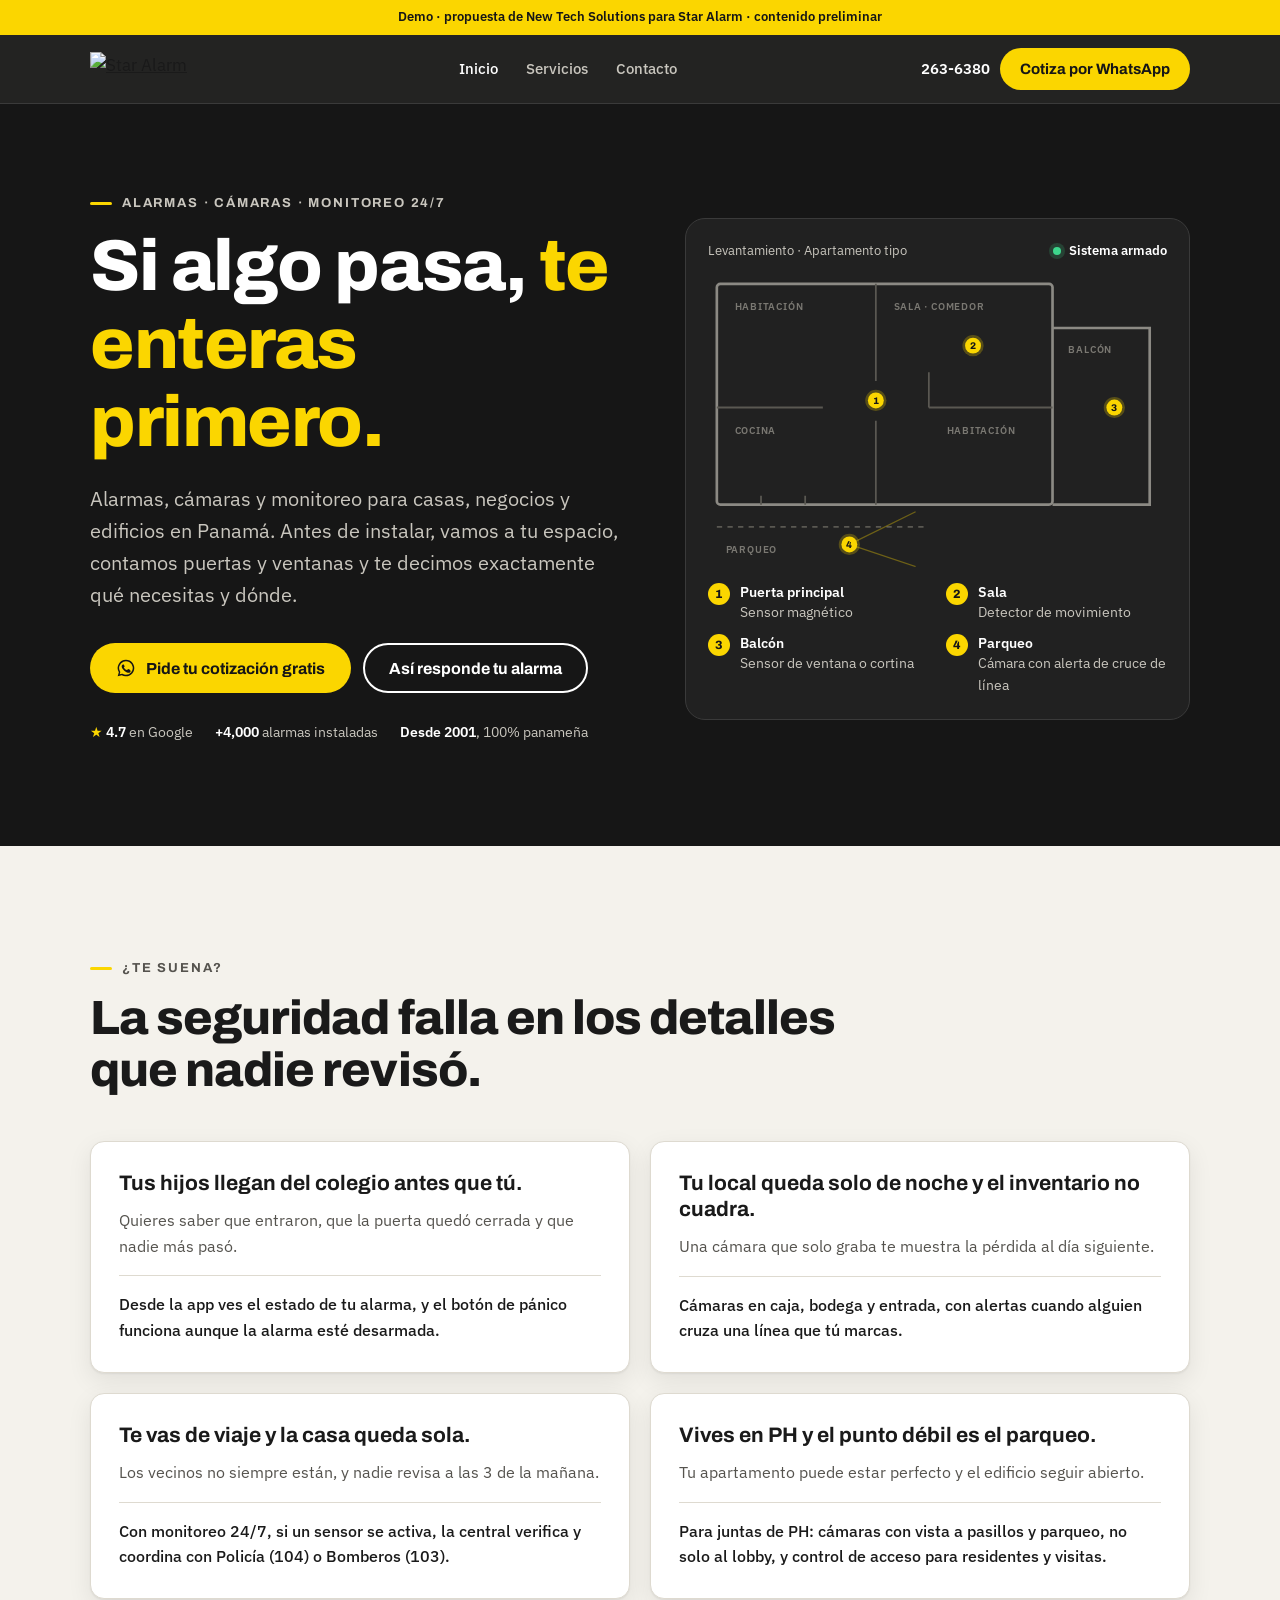
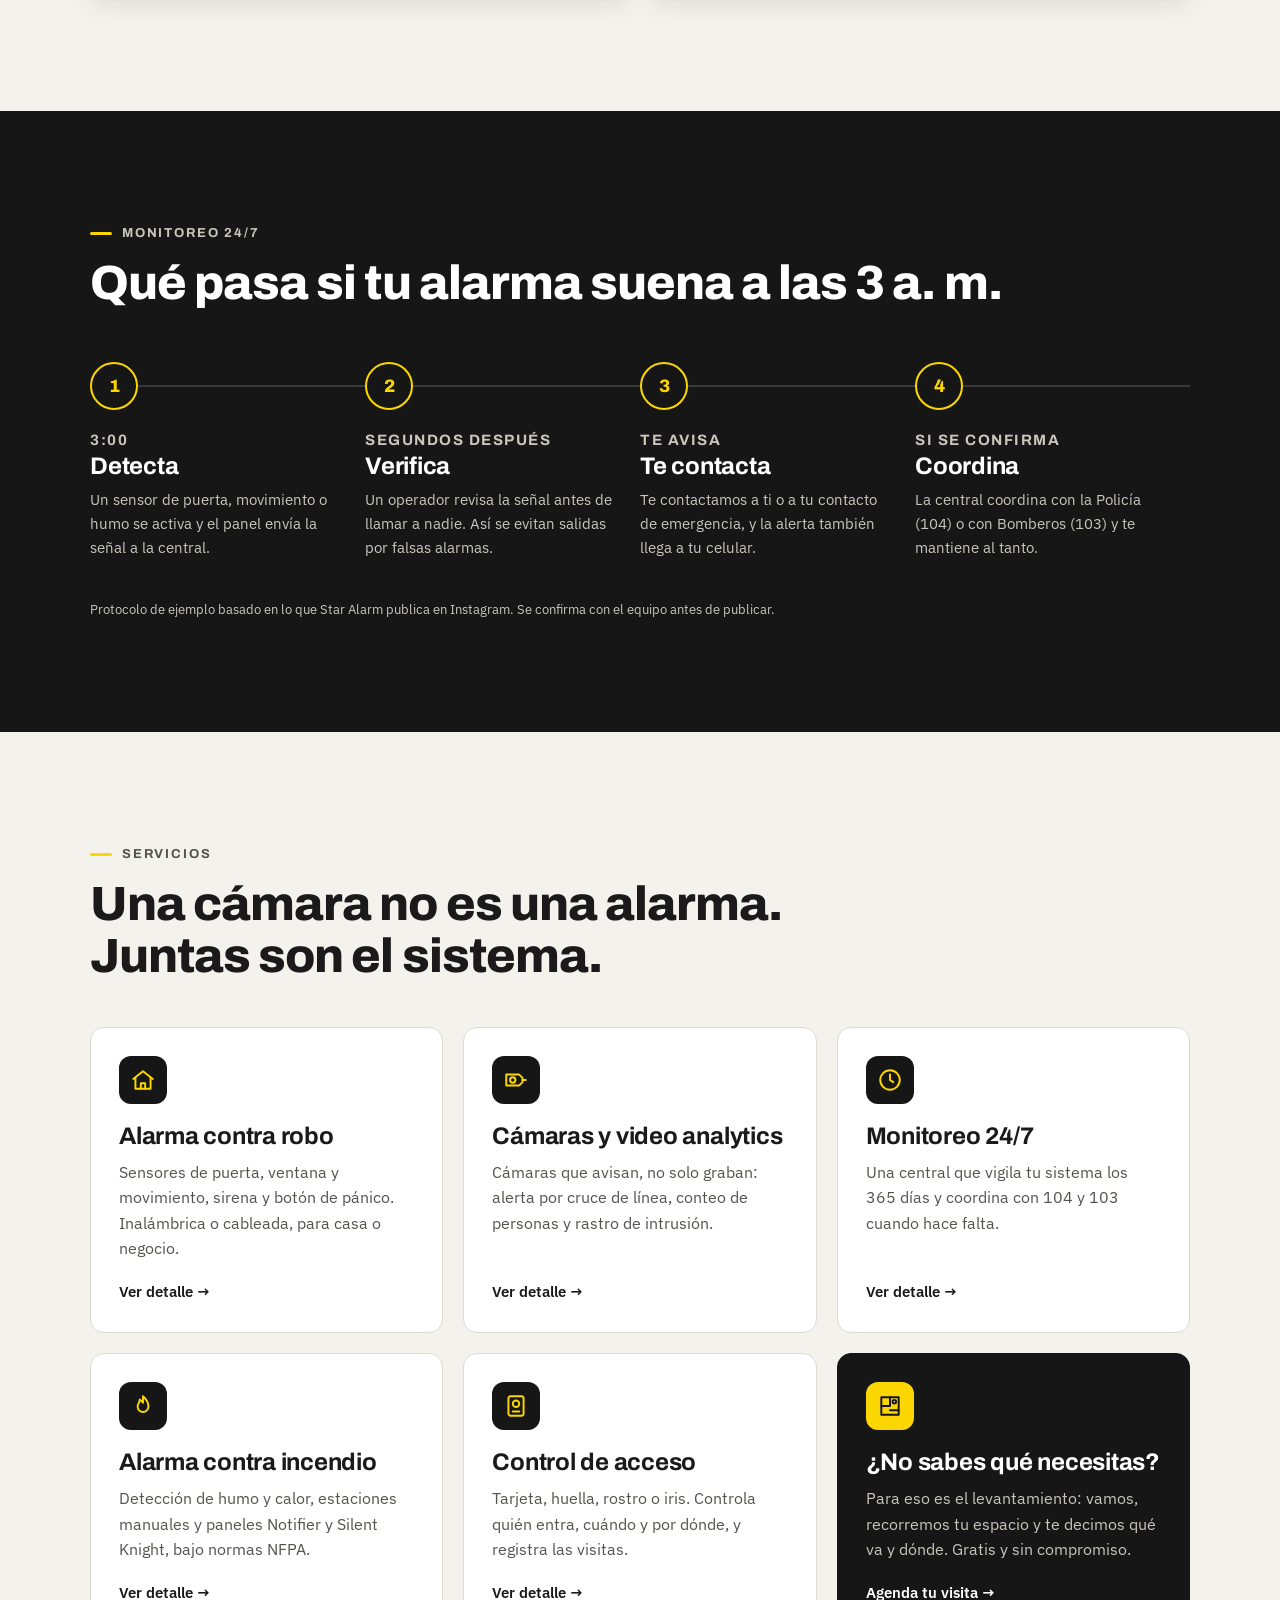
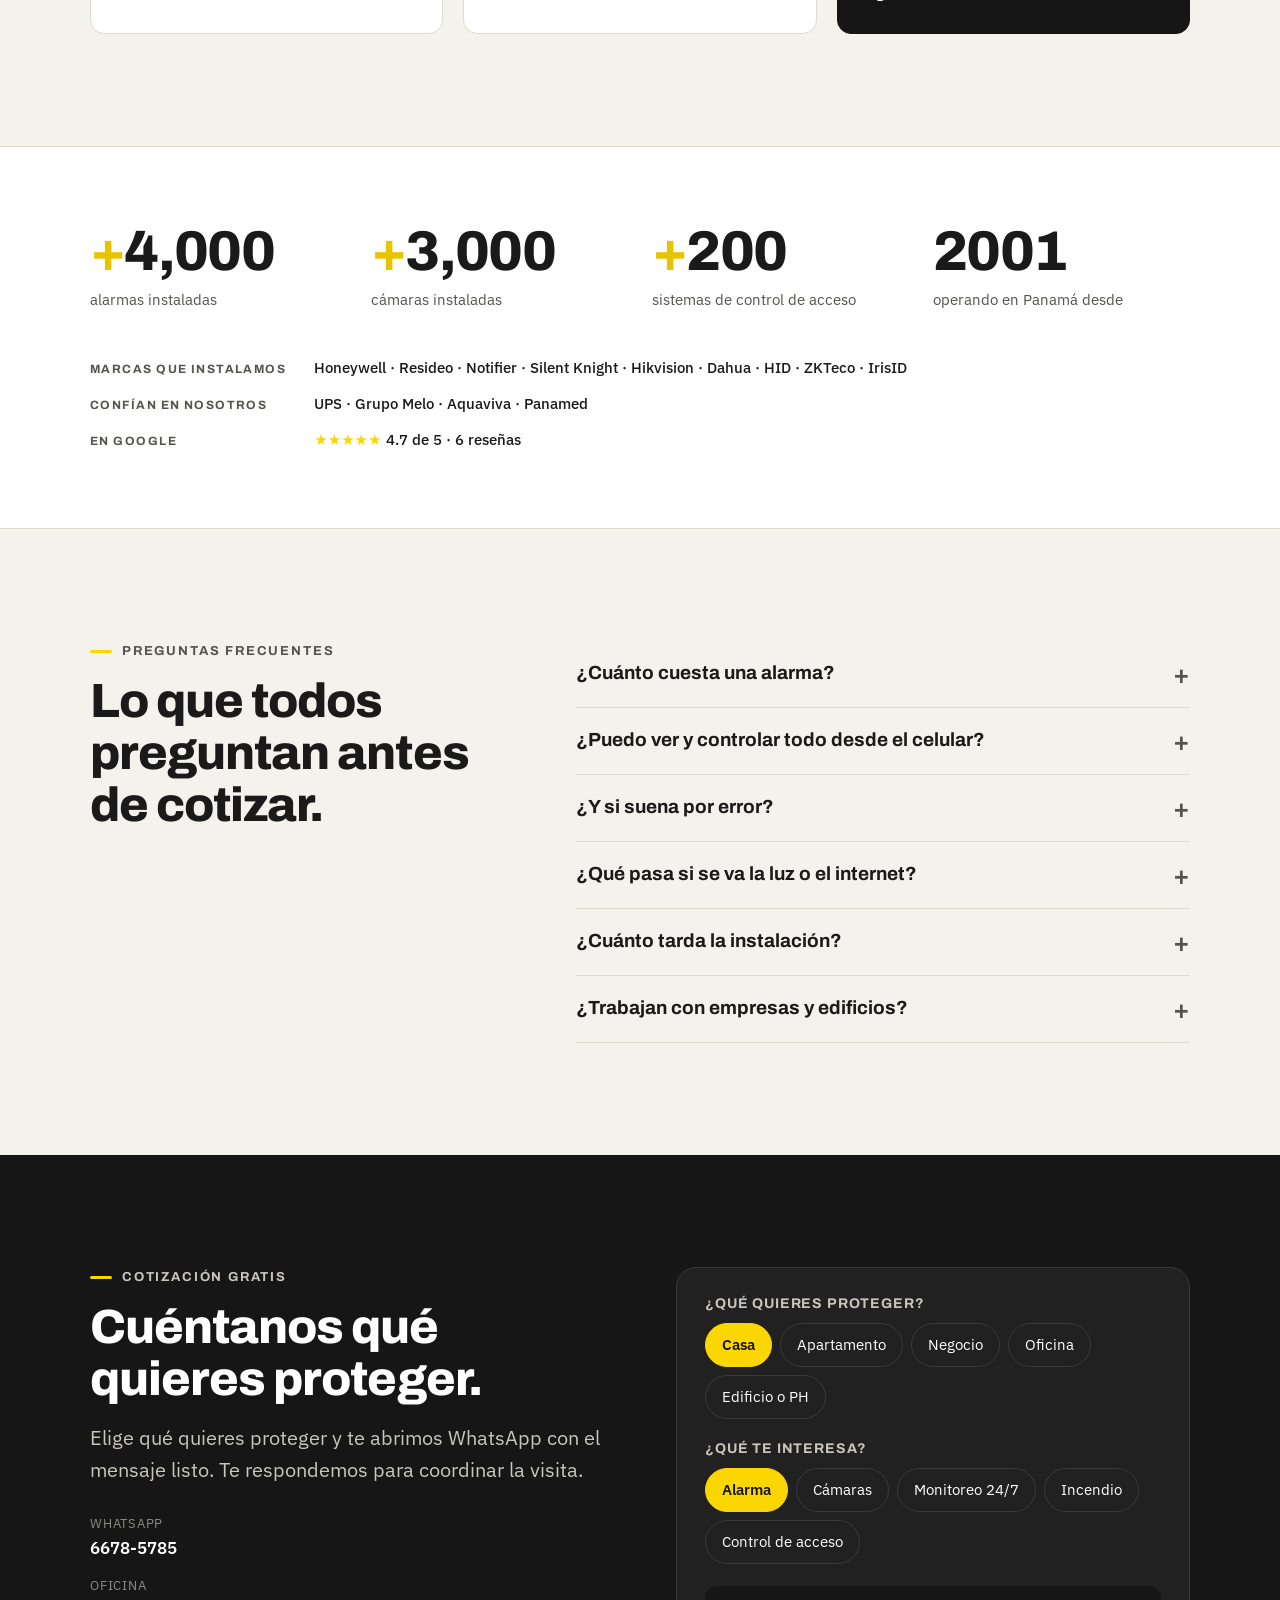
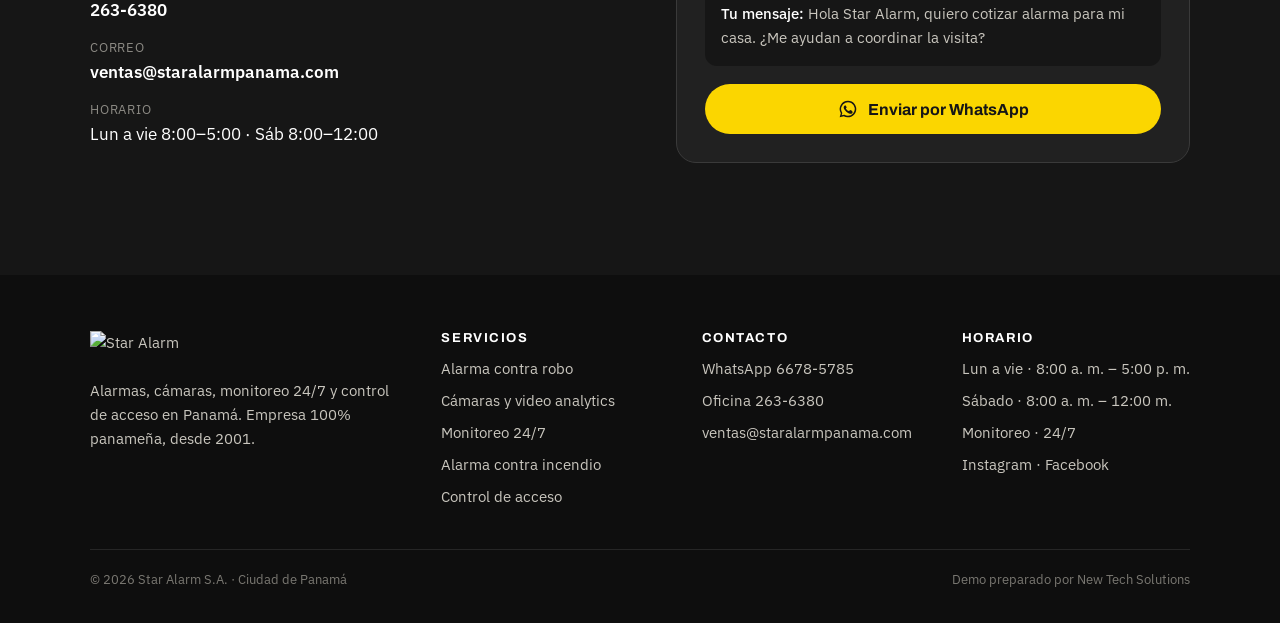
==== index.html @ 33b2e0b1 "Demo Star Alarm: inicio, servicios y contacto Co-Authored-By: Claude Opus 5.5 <noreply@anthropic.com" ====
<!doctype html>
<html lang="es-PA">
<head>
<meta charset="utf-8">
<meta name="viewport" content="width=device-width, initial-scale=1">
<title>Alarmas, cámaras y monitoreo 24/7 en Panamá | Star Alarm</title>
<meta name="description" content="Alarmas contra robo e incendio, cámaras con video analytics, monitoreo 24/7 y control de acceso en Panamá. Empresa panameña desde 2001. Cotización gratis por WhatsApp.">
<!-- DEMO: quitar noindex al lanzar -->
<meta name="robots" content="noindex, nofollow">
<link rel="canonical" href="https://www.staralarmpanama.com/">
<meta property="og:title" content="Star Alarm · Si algo pasa, te enteras primero">
<meta property="og:description" content="Alarmas, cámaras y monitoreo 24/7 en Panamá desde 2001.">
<meta property="og:locale" content="es_PA">
<meta name="theme-color" content="#161616">
<link rel="preconnect" href="https://fonts.googleapis.com"><link rel="preconnect" href="https://fonts.gstatic.com" crossorigin><link href="https://fonts.googleapis.com/css2?family=Archivo:wght@600;700;800&family=IBM+Plex+Sans:wght@400;500;600&display=swap" rel="stylesheet">
<link rel="stylesheet" href="/styles.css">
<script type="application/ld+json">
{"@context":"https://schema.org","@graph":[
{"@type":"LocalBusiness","@id":"https://www.staralarmpanama.com/#negocio","name":"Star Alarm","legalName":"Star Alarm S.A.","description":"Alarmas contra robo e incendio, cámaras CCTV con video analytics, monitoreo 24/7 y control de acceso en Panamá.","url":"https://www.staralarmpanama.com/","telephone":"+507 263-6380","email":"ventas@staralarmpanama.com","foundingDate":"2001","address":{"@type":"PostalAddress","streetAddress":"Calle Ernesto García Fábrega","addressLocality":"Ciudad de Panamá","addressCountry":"PA"},"areaServed":{"@type":"Country","name":"Panamá"},"openingHoursSpecification":[{"@type":"OpeningHoursSpecification","dayOfWeek":["Monday","Tuesday","Wednesday","Thursday","Friday"],"opens":"08:00","closes":"17:00"},{"@type":"OpeningHoursSpecification","dayOfWeek":"Saturday","opens":"08:00","closes":"12:00"}],"aggregateRating":{"@type":"AggregateRating","ratingValue":"4.7","reviewCount":"6","bestRating":"5"},"sameAs":["https://www.instagram.com/star_alarm/","https://www.facebook.com/STARALARMPANAMA"],"knowsAbout":["Alarmas contra robo","Alarmas contra incendio","CCTV","Video analytics","Monitoreo 24/7","Control de acceso"]},
{"@type":"FAQPage","mainEntity":[
{"@type":"Question","name":"¿Cuánto cuesta una alarma?","acceptedAnswer":{"@type":"Answer","text":"Depende de cuántas puertas, ventanas y áreas quieras cubrir. La cotización es gratis y sin compromiso: vamos, medimos y te damos un precio para tu espacio."}},
{"@type":"Question","name":"¿Puedo ver y controlar todo desde el celular?","acceptedAnswer":{"@type":"Answer","text":"Sí. Con la app Total Connect armas y desarmas la alarma y ves tus cámaras en vivo. La app es gratis en iOS y Android."}},
{"@type":"Question","name":"¿Qué pasa si la alarma suena por error?","acceptedAnswer":{"@type":"Answer","text":"Las falsas alarmas casi siempre tienen causa: mascotas, cortinas o globos que se mueven, baterías bajas o sensores mal ubicados. Por eso empezamos con un levantamiento y ubicamos cada sensor donde corresponde."}},
{"@type":"Question","name":"¿Trabajan con empresas y edificios?","acceptedAnswer":{"@type":"Answer","text":"Sí: comercios, oficinas, PH e industria, con control de acceso, CCTV y sistemas contra incendio."}}
]}]}
</script>
</head>
<body>
<div class="demo" role="note">Demo · propuesta de New Tech Solutions para Star Alarm · contenido preliminar</div>
<header class="nav">
  <div class="wrap">
    <a class="nav__logo" href="/" aria-label="Star Alarm, inicio"><img src="https://static.wixstatic.com/media/1a1226_b15ee02ab9de43acbd4866c2487d1fb2~mv2.png/v1/fill/w_320,h_87,al_c,q_90/star-alarm-logo.png" alt="Star Alarm" width="125" height="34"></a>
    <ul class="nav__links">
      <li><a href="/" aria-current="page">Inicio</a></li>
      <li><a href="/servicios" >Servicios</a></li>
      <li><a href="/contacto" >Contacto</a></li>
    </ul>
    <div class="nav__cta">
      <a class="nav__tel" href="tel:+5072636380">263-6380</a>
      <a class="btn btn--prim btn--sm" href="https://wa.me/50766785785?text=Hola%20Star%20Alarm%2C%20quiero%20cotizar%20un%20sistema%20de%20seguridad." data-wa>Cotiza por WhatsApp</a>
    </div>
  </div>
</header>

<main>

<!-- SECTION: hero -->
<section class="hero osc" id="inicio">
  <div class="wrap">
    <div class="rv">
      <p class="kicker">Alarmas · Cámaras · Monitoreo 24/7</p>
      <h1>Si algo pasa, <em>te enteras primero.</em></h1>
      <p class="lead">Alarmas, cámaras y monitoreo para casas, negocios y edificios en Panamá. Antes de instalar, vamos a tu espacio, contamos puertas y ventanas y te decimos exactamente qué necesitas y dónde.</p>
      <div class="hero__acciones">
        <a class="btn btn--prim" href="https://wa.me/50766785785?text=Hola%20Star%20Alarm%2C%20quiero%20cotizar%20un%20sistema%20de%20seguridad." data-wa><svg viewBox="0 0 24 24" aria-hidden="true" fill="currentColor"><path d="M12 2a10 10 0 0 0-8.6 15.1L2 22l5-1.3A10 10 0 1 0 12 2Zm0 18.2c-1.5 0-3-.4-4.3-1.2l-.3-.2-3 .8.8-2.9-.2-.3A8.2 8.2 0 1 1 12 20.2Zm4.5-6.1c-.2-.1-1.5-.7-1.7-.8-.2-.1-.4-.1-.6.1l-.8 1c-.1.2-.3.2-.5.1a6.7 6.7 0 0 1-3.3-2.9c-.2-.4.2-.4.7-1.3.1-.2 0-.3 0-.4l-.8-1.8c-.2-.5-.4-.4-.6-.4h-.5a1 1 0 0 0-.7.3 3 3 0 0 0-.9 2.2 5.2 5.2 0 0 0 1.1 2.8 11.9 11.9 0 0 0 4.6 4c1.7.7 2.3.8 3.2.7.5-.1 1.5-.6 1.7-1.2.2-.6.2-1.1.2-1.2-.1-.1-.3-.2-.5-.3Z"/></svg>Pide tu cotización gratis</a>
        <a class="btn btn--sec" href="#respuesta">Así responde tu alarma</a>
      </div>
      <ul class="confianza">
        <li><span class="estrella">★</span> <strong>4.7</strong> en Google</li>
        <li><strong>+4,000</strong> alarmas instaladas</li>
        <li><strong>Desde 2001</strong>, 100% panameña</li>
      </ul>
    </div>

    <figure class="plano rv" aria-label="Ejemplo de levantamiento: plano de un apartamento con cuatro puntos de protección">
      <div class="plano__cab"><span>Levantamiento · Apartamento tipo</span><span class="plano__estado"><i></i>Sistema armado</span></div>
      <svg viewBox="0 0 520 330" role="img" aria-hidden="true">
        <rect class="muro" x="10" y="10" width="380" height="250" rx="4"/>
        <path class="muro-int" d="M190 10v110M190 165v95M10 150h120M250 150h140M250 150v-40"/>
        <path class="muro" d="M390 60h110v200H390"/>
        <path class="muro-int" d="M60 260v-10M110 260v-10" />
        <text class="etq-zona" x="30" y="40">Habitación</text>
        <text class="etq-zona" x="210" y="40">Sala · comedor</text>
        <text class="etq-zona" x="30" y="180">Cocina</text>
        <text class="etq-zona" x="270" y="180">Habitación</text>
        <text class="etq-zona" x="408" y="88">Balcón</text>
        <text class="etq-zona" x="20" y="315">Parqueo</text>
        <path d="M10 285h240" stroke="#5A5852" stroke-width="2" stroke-dasharray="6 6"/>
        <g class="punto"><circle class="h" cx="190" cy="142" r="12"/><circle class="n" cx="190" cy="142" r="9"/><text x="190" y="146" text-anchor="middle" font-family="Archivo" font-weight="800" font-size="11" fill="#161616">1</text></g>
        <g class="punto"><circle class="h" cx="300" cy="80" r="12"/><circle class="n" cx="300" cy="80" r="9"/><text x="300" y="84" text-anchor="middle" font-family="Archivo" font-weight="800" font-size="11" fill="#161616">2</text></g>
        <g class="punto"><circle class="h" cx="460" cy="150" r="12"/><circle class="n" cx="460" cy="150" r="9"/><text x="460" y="154" text-anchor="middle" font-family="Archivo" font-weight="800" font-size="11" fill="#161616">3</text></g>
        <g class="punto"><circle class="h" cx="160" cy="305" r="12"/><circle class="n" cx="160" cy="305" r="9"/><text x="160" y="309" text-anchor="middle" font-family="Archivo" font-weight="800" font-size="11" fill="#161616">4</text></g>
        <path d="M160 305 L235 268 M160 305 L235 330" stroke="#FBD600" stroke-opacity=".35" stroke-width="1.5"/>
      </svg>
      <ul class="leyenda">
        <li><b>1</b><span><strong>Puerta principal</strong>Sensor magnético</span></li>
        <li><b>2</b><span><strong>Sala</strong>Detector de movimiento</span></li>
        <li><b>3</b><span><strong>Balcón</strong>Sensor de ventana o cortina</span></li>
        <li><b>4</b><span><strong>Parqueo</strong>Cámara con alerta de cruce de línea</span></li>
      </ul>
    </figure>
  </div>
</section>

<!-- SECTION: dolores -->
<section class="dolores" id="dolores">
  <div class="wrap">
    <p class="kicker">¿Te suena?</p>
    <h2 class="rv">La seguridad falla en los detalles<br>que nadie revisó.</h2>
    <div class="dolores__grid">
      <article class="dolor rv">
        <p class="dolor__q">Tus hijos llegan del colegio antes que tú.</p>
        <p>Quieres saber que entraron, que la puerta quedó cerrada y que nadie más pasó.</p>
        <p class="dolor__a">Desde la app ves el estado de tu alarma, y el botón de pánico funciona aunque la alarma esté desarmada.</p>
      </article>
      <article class="dolor rv">
        <p class="dolor__q">Tu local queda solo de noche y el inventario no cuadra.</p>
        <p>Una cámara que solo graba te muestra la pérdida al día siguiente.</p>
        <p class="dolor__a">Cámaras en caja, bodega y entrada, con alertas cuando alguien cruza una línea que tú marcas.</p>
      </article>
      <article class="dolor rv">
        <p class="dolor__q">Te vas de viaje y la casa queda sola.</p>
        <p>Los vecinos no siempre están, y nadie revisa a las 3 de la mañana.</p>
        <p class="dolor__a">Con monitoreo 24/7, si un sensor se activa, la central verifica y coordina con Policía (104) o Bomberos (103).</p>
      </article>
      <article class="dolor rv">
        <p class="dolor__q">Vives en PH y el punto débil es el parqueo.</p>
        <p>Tu apartamento puede estar perfecto y el edificio seguir abierto.</p>
        <p class="dolor__a">Para juntas de PH: cámaras con vista a pasillos y parqueo, no solo al lobby, y control de acceso para residentes y visitas.</p>
      </article>
    </div>
  </div>
</section>

<!-- SECTION: respuesta -->
<section class="osc" id="respuesta">
  <div class="wrap">
    <p class="kicker">Monitoreo 24/7</p>
    <h2 class="rv">Qué pasa si tu alarma suena a las 3 a.&nbsp;m.</h2>
    <ol class="pasos">
      <li class="paso rv"><div class="paso__n">1</div><p class="paso__t">3:00</p><h3>Detecta</h3><p>Un sensor de puerta, movimiento o humo se activa y el panel envía la señal a la central.</p></li>
      <li class="paso rv"><div class="paso__n">2</div><p class="paso__t">Segundos después</p><h3>Verifica</h3><p>Un operador revisa la señal antes de llamar a nadie. Así se evitan salidas por falsas alarmas.</p></li>
      <li class="paso rv"><div class="paso__n">3</div><p class="paso__t">Te avisa</p><h3>Te contacta</h3><p>Te contactamos a ti o a tu contacto de emergencia, y la alerta también llega a tu celular.</p></li>
      <li class="paso rv"><div class="paso__n">4</div><p class="paso__t">Si se confirma</p><h3>Coordina</h3><p>La central coordina con la Policía (104) o con Bomberos (103) y te mantiene al tanto.</p></li>
    </ol>
    <p class="nota">Protocolo de ejemplo basado en lo que Star Alarm publica en Instagram. Se confirma con el equipo antes de publicar.</p>
  </div>
</section>

<!-- SECTION: servicios -->
<section id="servicios">
  <div class="wrap">
    <p class="kicker">Servicios</p>
    <h2 class="rv">Una cámara no es una alarma.<br>Juntas son el sistema.</h2>
    <div class="serv__grid">
      <a class="serv rv" href="/servicios#robo"><span class="serv__ico"><svg viewBox="0 0 24 24" aria-hidden="true"><path d="M3 11 12 4l9 7"/><path d="M5 10v10h14V10"/><path d="M10 20v-5h4v5"/></svg></span><h3>Alarma contra robo</h3><p>Sensores de puerta, ventana y movimiento, sirena y botón de pánico. Inalámbrica o cableada, para casa o negocio.</p><span class="serv__mas">Ver detalle →</span></a>
      <a class="serv rv" href="/servicios#camaras"><span class="serv__ico"><svg viewBox="0 0 24 24" aria-hidden="true"><path d="M3 7h12l3 3v4l-3 3H3z"/><circle cx="9" cy="12" r="2.5"/><path d="M18 12h3"/></svg></span><h3>Cámaras y video analytics</h3><p>Cámaras que avisan, no solo graban: alerta por cruce de línea, conteo de personas y rastro de intrusión.</p><span class="serv__mas">Ver detalle →</span></a>
      <a class="serv rv" href="/servicios#monitoreo"><span class="serv__ico"><svg viewBox="0 0 24 24" aria-hidden="true"><circle cx="12" cy="12" r="9"/><path d="M12 7v5l3 2"/></svg></span><h3>Monitoreo 24/7</h3><p>Una central que vigila tu sistema los 365 días y coordina con 104 y 103 cuando hace falta.</p><span class="serv__mas">Ver detalle →</span></a>
      <a class="serv rv" href="/servicios#incendio"><span class="serv__ico"><svg viewBox="0 0 24 24" aria-hidden="true"><path d="M12 3s5 4.5 5 9.5A5 5 0 0 1 7 12.5C7 10 9 9 9 6c1.5 1 3 3 3 3s0-3 0-6Z"/></svg></span><h3>Alarma contra incendio</h3><p>Detección de humo y calor, estaciones manuales y paneles Notifier y Silent Knight, bajo normas NFPA.</p><span class="serv__mas">Ver detalle →</span></a>
      <a class="serv rv" href="/servicios#acceso"><span class="serv__ico"><svg viewBox="0 0 24 24" aria-hidden="true"><rect x="5" y="3" width="14" height="18" rx="2"/><circle cx="12" cy="10" r="3"/><path d="M9 17h6"/></svg></span><h3>Control de acceso</h3><p>Tarjeta, huella, rostro o iris. Controla quién entra, cuándo y por dónde, y registra las visitas.</p><span class="serv__mas">Ver detalle →</span></a>
      <a class="serv serv--dest rv" href="https://wa.me/50766785785?text=Hola%20Star%20Alarm%2C%20quiero%20cotizar%20un%20sistema%20de%20seguridad." data-wa><span class="serv__ico"><svg viewBox="0 0 24 24" aria-hidden="true"><path d="M4 4h16v16H4z"/><path d="M4 12h8V4M12 16h8"/><circle cx="16" cy="8" r="1.6" fill="currentColor"/></svg></span><h3>¿No sabes qué necesitas?</h3><p>Para eso es el levantamiento: vamos, recorremos tu espacio y te decimos qué va y dónde. Gratis y sin compromiso.</p><span class="serv__mas">Agenda tu visita →</span></a>
    </div>
  </div>
</section>

<!-- SECTION: prueba -->
<section class="prueba" aria-label="Trayectoria">
  <div class="wrap">
    <div class="cifras">
      <div class="rv"><p class="cifra__n"><span>+</span>4,000</p><p class="cifra__t">alarmas instaladas</p></div>
      <div class="rv"><p class="cifra__n"><span>+</span>3,000</p><p class="cifra__t">cámaras instaladas</p></div>
      <div class="rv"><p class="cifra__n"><span>+</span>200</p><p class="cifra__t">sistemas de control de acceso</p></div>
      <div class="rv"><p class="cifra__n">2001</p><p class="cifra__t">operando en Panamá desde</p></div>
    </div>
    <dl class="marcas">
      <dt>Marcas que instalamos</dt><dd>Honeywell · Resideo · Notifier · Silent Knight · Hikvision · Dahua · HID · ZKTeco · IrisID</dd>
      <dt>Confían en nosotros</dt><dd>UPS · Grupo Melo · Aquaviva · Panamed</dd>
      <dt>En Google</dt><dd><span class="estrella">★★★★★</span> 4.7 de 5 · 6 reseñas</dd>
    </dl>
  </div>
</section>

<!-- SECTION: faq -->
<section class="faq" id="preguntas">
  <div class="wrap">
    <div>
      <p class="kicker">Preguntas frecuentes</p>
      <h2 class="rv">Lo que todos preguntan antes de cotizar.</h2>
    </div>
    <div>
      <details><summary>¿Cuánto cuesta una alarma?</summary><p>Depende de cuántas puertas, ventanas y áreas quieras cubrir. Por eso la cotización es gratis y sin compromiso: vamos, medimos y te damos un precio para tu espacio.</p></details>
      <details><summary>¿Puedo ver y controlar todo desde el celular?</summary><p>Sí. Con la app Total Connect armas y desarmas la alarma y ves tus cámaras en vivo. La app es gratis en iOS y Android.</p></details>
      <details><summary>¿Y si suena por error?</summary><p>Las falsas alarmas casi siempre tienen causa: mascotas, cortinas o globos que se mueven, baterías bajas o sensores mal ubicados. Por eso empezamos con un levantamiento y ubicamos cada sensor donde corresponde.</p></details>
      <details><summary>¿Qué pasa si se va la luz o el internet?</summary><p>En la visita te explicamos qué respaldo de batería y de comunicación lleva tu sistema, para que no dependa solo de la luz o del Wi-Fi.</p></details>
      <details><summary>¿Cuánto tarda la instalación?</summary><p>En muchos casos te lo dejamos funcionando el mismo día. En proyectos grandes, como edificios o sistemas contra incendio, el cronograma va en la cotización.</p></details>
      <details><summary>¿Trabajan con empresas y edificios?</summary><p>Sí: comercios, oficinas, PH e industria. Instalamos control de acceso, CCTV e incendio para empresas como UPS y Grupo Melo.</p></details>
    </div>
  </div>
</section>

<!-- SECTION: cotizar -->
<section class="cot osc" id="cotizar">
  <div class="wrap">
    <div>
      <p class="kicker">Cotización gratis</p>
      <h2 class="rv">Cuéntanos qué quieres proteger.</h2>
      <p class="lead">Elige qué quieres proteger y te abrimos WhatsApp con el mensaje listo. Te respondemos para coordinar la visita.</p>
      <ul class="contacto-lista">
        <li><span>WhatsApp</span><a href="https://wa.me/50766785785?text=Hola%20Star%20Alarm%2C%20quiero%20cotizar%20un%20sistema%20de%20seguridad." data-wa>6678-5785</a></li>
        <li><span>Oficina</span><a href="tel:+5072636380">263-6380</a></li>
        <li><span>Correo</span><a href="mailto:ventas@staralarmpanama.com">ventas@staralarmpanama.com</a></li>
        <li><span>Horario</span>Lun a vie 8:00–5:00 · Sáb 8:00–12:00</li>
      </ul>
    </div>
    <form class="armador rv" id="armador" onsubmit="return false">
      <fieldset>
        <legend>¿Qué quieres proteger?</legend>
        <div class="chips">
          <label class="chip"><input type="radio" name="lugar" value="mi casa" checked><span>Casa</span></label>
          <label class="chip"><input type="radio" name="lugar" value="mi apartamento"><span>Apartamento</span></label>
          <label class="chip"><input type="radio" name="lugar" value="mi negocio"><span>Negocio</span></label>
          <label class="chip"><input type="radio" name="lugar" value="mi oficina"><span>Oficina</span></label>
          <label class="chip"><input type="radio" name="lugar" value="un edificio / PH"><span>Edificio o PH</span></label>
        </div>
      </fieldset>
      <fieldset>
        <legend>¿Qué te interesa?</legend>
        <div class="chips">
          <label class="chip"><input type="checkbox" name="nec" value="alarma" checked><span>Alarma</span></label>
          <label class="chip"><input type="checkbox" name="nec" value="cámaras"><span>Cámaras</span></label>
          <label class="chip"><input type="checkbox" name="nec" value="monitoreo 24/7"><span>Monitoreo 24/7</span></label>
          <label class="chip"><input type="checkbox" name="nec" value="alarma contra incendio"><span>Incendio</span></label>
          <label class="chip"><input type="checkbox" name="nec" value="control de acceso"><span>Control de acceso</span></label>
        </div>
      </fieldset>
      <p class="armador__prev" aria-live="polite" id="armador-prev"></p>
      <a class="btn btn--prim" id="armador-btn" href="https://wa.me/50766785785?text=Hola%20Star%20Alarm%2C%20quiero%20cotizar%20un%20sistema%20de%20seguridad." target="_blank" rel="noopener"><svg viewBox="0 0 24 24" aria-hidden="true" fill="currentColor"><path d="M12 2a10 10 0 0 0-8.6 15.1L2 22l5-1.3A10 10 0 1 0 12 2Zm0 18.2c-1.5 0-3-.4-4.3-1.2l-.3-.2-3 .8.8-2.9-.2-.3A8.2 8.2 0 1 1 12 20.2Zm4.5-6.1c-.2-.1-1.5-.7-1.7-.8-.2-.1-.4-.1-.6.1l-.8 1c-.1.2-.3.2-.5.1a6.7 6.7 0 0 1-3.3-2.9c-.2-.4.2-.4.7-1.3.1-.2 0-.3 0-.4l-.8-1.8c-.2-.5-.4-.4-.6-.4h-.5a1 1 0 0 0-.7.3 3 3 0 0 0-.9 2.2 5.2 5.2 0 0 0 1.1 2.8 11.9 11.9 0 0 0 4.6 4c1.7.7 2.3.8 3.2.7.5-.1 1.5-.6 1.7-1.2.2-.6.2-1.1.2-1.2-.1-.1-.3-.2-.5-.3Z"/></svg>Enviar por WhatsApp</a>
    </form>
  </div>
</section>
<script>
(function(){
  var f=document.getElementById('armador');if(!f)return;
  var prev=document.getElementById('armador-prev'),btn=document.getElementById('armador-btn');
  function lista(a){return a.length<2?a.join(''):a.slice(0,-1).join(', ')+' y '+a[a.length-1]}
  function upd(){
    var lugar=(f.querySelector('input[name=lugar]:checked')||{}).value||'mi casa';
    var nec=[].map.call(f.querySelectorAll('input[name=nec]:checked'),function(i){return i.value});
    var txt='Hola Star Alarm, quiero cotizar '+(nec.length?lista(nec):'un sistema de seguridad')+' para '+lugar+'. ¿Me ayudan a coordinar la visita?';
    prev.innerHTML='<b>Tu mensaje:</b> '+txt;
    btn.href='https://wa.me/50766785785?text='+encodeURIComponent(txt);
  }
  f.addEventListener('change',upd);upd();
})();
</script>


</main>
<footer class="pie">
  <div class="wrap">
    <div class="pie__grid">
      <div>
        <img src="https://static.wixstatic.com/media/1a1226_b15ee02ab9de43acbd4866c2487d1fb2~mv2.png/v1/fill/w_320,h_87,al_c,q_90/star-alarm-logo.png" alt="Star Alarm" width="118" height="32" loading="lazy">
        <p>Alarmas, cámaras, monitoreo 24/7 y control de acceso en Panamá. Empresa 100% panameña, desde 2001.</p>
      </div>
      <div>
        <h4>Servicios</h4>
        <ul>
          <li><a href="/servicios#robo">Alarma contra robo</a></li>
          <li><a href="/servicios#camaras">Cámaras y video analytics</a></li>
          <li><a href="/servicios#monitoreo">Monitoreo 24/7</a></li>
          <li><a href="/servicios#incendio">Alarma contra incendio</a></li>
          <li><a href="/servicios#acceso">Control de acceso</a></li>
        </ul>
      </div>
      <div>
        <h4>Contacto</h4>
        <ul>
          <li><a href="https://wa.me/50766785785?text=Hola%20Star%20Alarm%2C%20quiero%20cotizar%20un%20sistema%20de%20seguridad." data-wa>WhatsApp 6678-5785</a></li>
          <li><a href="tel:+5072636380">Oficina 263-6380</a></li>
          <li><a href="mailto:ventas@staralarmpanama.com">ventas@staralarmpanama.com</a></li>
        </ul>
      </div>
      <div>
        <h4>Horario</h4>
        <ul>
          <li>Lun a vie · 8:00 a. m. – 5:00 p. m.</li>
          <li>Sábado · 8:00 a. m. – 12:00 m.</li>
          <li>Monitoreo · 24/7</li>
          <li><a href="https://www.instagram.com/star_alarm/" rel="noopener" target="_blank">Instagram</a> · <a href="https://www.facebook.com/STARALARMPANAMA" rel="noopener" target="_blank">Facebook</a></li>
        </ul>
      </div>
    </div>
    <div class="pie__legal">
      <span>© 2026 Star Alarm S.A. · Ciudad de Panamá</span>
      <span>Demo preparado por New Tech Solutions</span>
    </div>
  </div>
</footer>
<script>
(function(){
  var io='IntersectionObserver' in window && !matchMedia('(prefers-reduced-motion: reduce)').matches;
  var els=document.querySelectorAll('.rv');
  if(!io){els.forEach(function(e){e.classList.add('in')});return}
  var o=new IntersectionObserver(function(es){es.forEach(function(e){if(e.isIntersecting){e.target.classList.add('in');o.unobserve(e.target)}})},{rootMargin:'0px 0px -8% 0px'});
  els.forEach(function(e){o.observe(e)});
})();
</script>

</body>
</html>
---- styles.css ----
/* Star Alarm — demo New Tech Solutions. Modo clean. */
:root{
  --amarillo:#FBD600; --amarillo-2:#E8C400;
  --carbon:#161616; --carbon-2:#212121; --carbon-3:#2E2E2E; --gris:#3D3D3D;
  --hueso:#F4F2EC; --blanco:#FFFFFF; --texto:#1A1A1A; --texto-suave:#55534E; --texto-claro:#C9C6BE;
  --linea:#DEDAD0; --linea-osc:#3A3A3A;
  --f-titulo:"Archivo", system-ui, sans-serif; --f-texto:"IBM Plex Sans", system-ui, sans-serif;
  --r:14px; --r-sm:8px; --sombra:0 1px 2px rgba(0,0,0,.06),0 8px 24px rgba(0,0,0,.08);
  --max:1180px; --pad:clamp(20px,4vw,40px); --sec:clamp(64px,9vw,112px);
}
*{box-sizing:border-box;margin:0;padding:0}
html{scroll-behavior:smooth}
body{font-family:var(--f-texto);font-size:17px;line-height:1.6;color:var(--texto);background:var(--hueso);-webkit-font-smoothing:antialiased}
img,svg{max-width:100%;height:auto;display:block}
a{color:inherit}
.wrap{max-width:var(--max);margin:0 auto;padding:0 var(--pad)}
h1,h2,h3{font-family:var(--f-titulo);line-height:1.08;letter-spacing:-.02em;font-weight:800}
h1{font-size:clamp(40px,6vw,72px)}
h2{font-size:clamp(30px,4vw,48px)}
h3{font-size:clamp(20px,2vw,24px);font-weight:700;letter-spacing:-.01em}
.kicker{font-family:var(--f-titulo);font-size:13px;font-weight:700;letter-spacing:.14em;text-transform:uppercase;color:var(--texto-suave);margin-bottom:14px;display:flex;align-items:center;gap:10px}
.kicker::before{content:"";width:22px;height:3px;background:var(--amarillo);border-radius:2px}
.lead{font-size:clamp(18px,1.6vw,20px);color:var(--texto-suave);max-width:58ch}
.osc{background:var(--carbon);color:var(--blanco)}
.osc .lead,.osc p{color:var(--texto-claro)}
.osc .kicker{color:var(--texto-claro)}
section{padding:var(--sec) 0}

/* SECTION: demo-banner */
.demo{background:var(--amarillo);color:var(--carbon);font-size:13px;font-weight:600;text-align:center;padding:7px 12px}

/* SECTION: nav */
.nav{position:sticky;top:0;z-index:20;background:rgba(22,22,22,.94);backdrop-filter:blur(10px);border-bottom:1px solid var(--linea-osc)}
.nav .wrap{display:flex;align-items:center;justify-content:space-between;height:68px;gap:20px}
.nav__logo img{height:34px;width:auto}
.nav__links{display:flex;gap:28px;list-style:none}
.nav__links a{color:var(--texto-claro);text-decoration:none;font-size:15px;font-weight:500}
.nav__links a:hover,.nav__links a[aria-current]{color:var(--blanco)}
.nav__cta{display:flex;gap:10px;align-items:center}
.nav__tel{color:var(--blanco);text-decoration:none;font-weight:600;font-size:15px}

/* SECTION: botones */
.btn{display:inline-flex;align-items:center;justify-content:center;gap:10px;min-height:50px;padding:0 24px;border-radius:999px;font-family:var(--f-titulo);font-weight:700;font-size:16px;text-decoration:none;border:2px solid transparent;cursor:pointer;transition:transform .15s ease,background-color .15s ease,border-color .15s ease}
.btn:active{transform:scale(.97)}
.btn--prim{background:var(--amarillo);color:var(--carbon)}
.btn--prim:hover{background:var(--amarillo-2)}
.btn--sec{border-color:currentColor;color:inherit;background:transparent}
.btn--sec:hover{background:rgba(255,255,255,.08)}
.btn--sm{min-height:42px;padding:0 18px;font-size:15px}
.btn svg{width:20px;height:20px}

/* SECTION: hero */
.hero{padding:clamp(48px,7vw,96px) 0 clamp(56px,8vw,104px);overflow:hidden}
.hero .wrap{display:grid;grid-template-columns:minmax(0,1.05fr) minmax(0,1fr);gap:clamp(32px,5vw,72px);align-items:center}
.hero h1{margin-bottom:22px}
.hero h1 em{font-style:normal;color:var(--amarillo)}
.hero .lead{margin-bottom:32px}
.hero__acciones{display:flex;flex-wrap:wrap;gap:12px;margin-bottom:28px}
.confianza{display:flex;flex-wrap:wrap;gap:8px 22px;font-size:14px;color:var(--texto-claro);list-style:none}
.confianza li{display:block}
.confianza strong{color:var(--blanco);font-weight:600}
.estrella{color:var(--amarillo)}

/* plano (idea: tu casa, punto por punto) */
.plano{position:relative;background:var(--carbon-2);border:1px solid var(--linea-osc);border-radius:20px;padding:22px}
.plano__cab{display:flex;justify-content:space-between;align-items:center;font-size:13px;color:var(--texto-claro);margin-bottom:14px}
.plano__estado{display:flex;align-items:center;gap:8px;color:var(--blanco);font-weight:600}
.plano__estado i{width:8px;height:8px;border-radius:50%;background:#3DD68C;box-shadow:0 0 0 4px rgba(61,214,140,.18)}
.plano svg{width:100%}
.plano .muro{fill:none;stroke:#8C8A84;stroke-width:3}
.plano .muro-int{fill:none;stroke:#5A5852;stroke-width:2}
.plano .etq-zona{fill:#7A7872;font:600 11px var(--f-texto);letter-spacing:.08em;text-transform:uppercase}
.plano .punto circle.n{fill:var(--amarillo)}
.plano .punto circle.h{fill:var(--amarillo);opacity:.25;transform-box:fill-box;transform-origin:center;animation:pulso 2.8s ease-out infinite}
.plano .punto:nth-of-type(2) circle.h{animation-delay:.7s}.plano .punto:nth-of-type(3) circle.h{animation-delay:1.4s}.plano .punto:nth-of-type(4) circle.h{animation-delay:2.1s}
@keyframes pulso{0%{transform:scale(.6);opacity:.45}70%,100%{transform:scale(2.2);opacity:0}}
.leyenda{display:grid;grid-template-columns:repeat(2,minmax(0,1fr));gap:10px 18px;margin-top:16px;list-style:none;font-size:14px;color:var(--texto-claro)}
.leyenda li{display:flex;gap:10px;align-items:flex-start}
.leyenda b{flex:none;width:22px;height:22px;border-radius:50%;background:var(--amarillo);color:var(--carbon);font:800 12px/22px var(--f-titulo);text-align:center}
.leyenda strong{color:var(--blanco);font-weight:600;display:block;line-height:1.3}

/* SECTION: dolores */
.dolores__grid{display:grid;grid-template-columns:repeat(2,minmax(0,1fr));gap:20px;margin-top:44px}
.dolor{background:var(--blanco);border:1px solid var(--linea);border-radius:var(--r);padding:28px;box-shadow:var(--sombra)}
.dolor p.dolor__q{color:var(--texto);font-family:var(--f-titulo);font-size:21px;font-weight:700;line-height:1.25;margin-bottom:12px}
.dolor p{color:var(--texto-suave);font-size:16px}
.dolor__a{margin-top:16px;padding-top:16px;border-top:1px solid var(--linea);color:var(--texto)!important;font-weight:500}

/* SECTION: respuesta (3 a.m.) */
.pasos{display:grid;grid-template-columns:repeat(4,minmax(0,1fr));gap:0;margin-top:52px;counter-reset:p;list-style:none;position:relative}
.pasos::before{content:"";position:absolute;left:0;right:0;top:23px;height:2px;background:var(--linea-osc)}
.paso{position:relative;padding-right:24px}
.paso__n{position:relative;width:48px;height:48px;border-radius:50%;background:var(--carbon);border:2px solid var(--amarillo);color:var(--amarillo);font:800 18px/44px var(--f-titulo);text-align:center;margin-bottom:22px}
.paso__t{font:700 13px var(--f-titulo);letter-spacing:.1em;text-transform:uppercase;color:var(--amarillo);margin-bottom:6px}
.paso h3{color:var(--blanco);margin-bottom:8px}
.paso p{font-size:15px}
.nota{margin-top:40px;font-size:13px;color:#8C8A84}

/* SECTION: servicios */
.serv__grid{display:grid;grid-template-columns:repeat(3,minmax(0,1fr));gap:20px;margin-top:44px}
.serv{display:flex;flex-direction:column;background:var(--blanco);border:1px solid var(--linea);border-radius:var(--r);padding:28px;text-decoration:none;transition:border-color .2s ease,transform .2s ease}
.serv:hover{border-color:var(--carbon);transform:translateY(-2px)}
.serv__ico{width:48px;height:48px;border-radius:12px;background:var(--carbon);display:grid;place-items:center;margin-bottom:20px}
.serv__ico svg{width:26px;height:26px;stroke:var(--amarillo);fill:none;stroke-width:1.8;stroke-linecap:round;stroke-linejoin:round}
.serv h3{margin-bottom:10px}
.serv p{color:var(--texto-suave);font-size:16px;flex:1}
.serv__mas{margin-top:18px;font-weight:600;font-size:15px;display:flex;gap:6px;align-items:center}
.serv--dest{background:var(--carbon);color:var(--blanco);border-color:var(--carbon)}
.serv--dest p{color:var(--texto-claro)}
.serv--dest .serv__ico{background:var(--amarillo)}
.serv--dest .serv__ico svg{stroke:var(--carbon)}

/* SECTION: prueba */
.prueba{padding:clamp(48px,6vw,80px) 0;border-top:1px solid var(--linea);border-bottom:1px solid var(--linea);background:var(--blanco)}
.cifras{display:grid;grid-template-columns:repeat(4,minmax(0,1fr));gap:24px}
.cifra__n{font:800 clamp(36px,4.4vw,56px)/1 var(--f-titulo);letter-spacing:-.03em}
.cifra__n span{color:var(--amarillo-2)}
.cifra__t{color:var(--texto-suave);font-size:15px;margin-top:8px}
.marcas{margin-top:44px;display:grid;grid-template-columns:auto minmax(0,1fr);gap:12px 28px;align-items:baseline;font-size:15px}
.marcas dt{font:700 12px var(--f-titulo);letter-spacing:.12em;text-transform:uppercase;color:var(--texto-suave)}
.marcas dd{color:var(--texto);font-weight:500}

/* SECTION: faq */
.faq .wrap{display:grid;grid-template-columns:minmax(0,.8fr) minmax(0,1.2fr);gap:clamp(32px,6vw,80px)}
.faq details{border-bottom:1px solid var(--linea);padding:20px 0}
.faq summary{font:700 19px/1.3 var(--f-titulo);cursor:pointer;list-style:none;display:flex;justify-content:space-between;gap:20px}
.faq summary::-webkit-details-marker{display:none}
.faq summary::after{content:"+";font-size:26px;line-height:1;color:var(--texto-suave);transition:transform .2s ease}
.faq details[open] summary::after{transform:rotate(45deg)}
.faq details p{margin-top:12px;color:var(--texto-suave);max-width:62ch}

/* SECTION: cotizar (live thing) */
.cot .wrap{display:grid;grid-template-columns:minmax(0,1fr) minmax(0,1fr);gap:clamp(32px,6vw,72px);align-items:start}
.cot h2{margin-bottom:16px}
.armador{background:var(--carbon-2);border:1px solid var(--linea-osc);border-radius:20px;padding:28px}
.armador fieldset{border:0;margin-bottom:22px}
.armador legend{font:700 14px var(--f-titulo);letter-spacing:.06em;text-transform:uppercase;color:var(--texto-claro);margin-bottom:12px}
.chips{display:flex;flex-wrap:wrap;gap:8px}
.chip input{position:absolute;opacity:0;pointer-events:none}
.chip span{display:inline-flex;align-items:center;min-height:44px;padding:0 16px;border-radius:999px;border:1.5px solid var(--linea-osc);color:var(--blanco);font-size:15px;cursor:pointer;transition:background-color .15s ease,border-color .15s ease,color .15s ease}
.chip input:checked+span{background:var(--amarillo);border-color:var(--amarillo);color:var(--carbon);font-weight:600}
.chip input:focus-visible+span{outline:2px solid var(--amarillo);outline-offset:2px}
.armador__prev{background:var(--carbon);border-radius:12px;padding:16px;font-size:15px;color:var(--texto-claro);margin-bottom:18px;min-height:76px}
.armador__prev b{color:var(--blanco);font-weight:500}
.armador .btn{width:100%}
.contacto-lista{list-style:none;margin-top:28px;display:grid;gap:14px}
.contacto-lista a{color:var(--blanco);font-weight:600;text-decoration:none}
.contacto-lista span{display:block;font-size:13px;color:#8C8A84;letter-spacing:.06em;text-transform:uppercase}

/* SECTION: footer */
.pie{background:#0E0E0E;color:var(--texto-claro);padding:56px 0 32px;font-size:15px}
.pie__grid{display:grid;grid-template-columns:1.4fr 1fr 1fr 1fr;gap:32px}
.pie img{height:32px;width:auto;margin-bottom:16px}
.pie h4{font:700 13px var(--f-titulo);letter-spacing:.12em;text-transform:uppercase;color:var(--blanco);margin-bottom:12px}
.pie ul{list-style:none;display:grid;gap:8px}
.pie a{text-decoration:none}.pie a:hover{color:var(--blanco)}
.pie__legal{margin-top:40px;padding-top:20px;border-top:1px solid #262626;font-size:13px;color:#7A7872;display:flex;justify-content:space-between;gap:16px;flex-wrap:wrap}

/* SECTION: paginas internas */
.cab-int{padding:clamp(56px,7vw,96px) 0 clamp(40px,5vw,64px)}
.cab-int h1{font-size:clamp(36px,5vw,60px);margin-bottom:18px;max-width:18ch}
.subnav{display:flex;flex-wrap:wrap;gap:8px;margin-top:28px}
.subnav a{padding:8px 14px;border:1px solid var(--linea-osc);border-radius:999px;font-size:14px;text-decoration:none;color:var(--texto-claro)}
.subnav a:hover{color:var(--blanco);border-color:var(--texto-claro)}
.ficha{display:grid;grid-template-columns:minmax(0,.9fr) minmax(0,1.1fr);gap:clamp(28px,5vw,72px);padding:clamp(48px,6vw,80px) 0;border-bottom:1px solid var(--linea);scroll-margin-top:80px}
.ficha:last-child{border-bottom:0}
.ficha h2{font-size:clamp(28px,3.4vw,40px);margin-bottom:14px}
.ficha__dolor{font:600 18px/1.4 var(--f-titulo);color:var(--texto);margin-bottom:12px}
.ficha ul{list-style:none;display:grid;gap:12px;margin:20px 0 26px}
.ficha li{padding-left:28px;position:relative}
.ficha li::before{content:"";position:absolute;left:0;top:9px;width:14px;height:8px;border-left:2.5px solid var(--carbon);border-bottom:2.5px solid var(--carbon);transform:rotate(-45deg)}
.ficha__marcas{font-size:14px;color:var(--texto-suave)}
.caja{background:var(--blanco);border:1px solid var(--linea);border-radius:var(--r);padding:26px}
.caja h3{font-size:18px;margin-bottom:10px}
.caja p{color:var(--texto-suave);font-size:16px}
.caja+.caja{margin-top:16px}
.mapa-link{display:inline-flex;gap:8px;margin-top:10px;font-weight:600}

/* SECTION: reveal (solo entradas) */
.rv{opacity:0;transform:translateY(14px);transition:opacity .6s ease,transform .6s ease}
.rv.in{opacity:1;transform:none}
@media (prefers-reduced-motion:reduce){.rv{opacity:1;transform:none;transition:none}.plano .punto circle.h{animation:none;opacity:0}html{scroll-behavior:auto}}

/* SECTION: movil */
@media (max-width:960px){
  .hero .wrap,.cot .wrap,.faq .wrap,.ficha{grid-template-columns:minmax(0,1fr)}
  .serv__grid{grid-template-columns:repeat(2,minmax(0,1fr))}
  .pasos{grid-template-columns:repeat(2,minmax(0,1fr));gap:32px}.pasos::before{display:none}
  .cifras{grid-template-columns:repeat(2,minmax(0,1fr))}
  .pie__grid{grid-template-columns:1fr 1fr}
}
@media (max-width:760px){
  body{font-size:16px}
  .nav__links,.nav__tel{display:none}
  .dolores__grid,.serv__grid,.pasos{grid-template-columns:minmax(0,1fr)}
  .leyenda{grid-template-columns:minmax(0,1fr)}
  .marcas{grid-template-columns:minmax(0,1fr)}
  .pie__grid{grid-template-columns:minmax(0,1fr)}
  .hero__acciones .btn{flex:1 1 100%}
}

@media (max-width:760px){h2 br{display:none}}
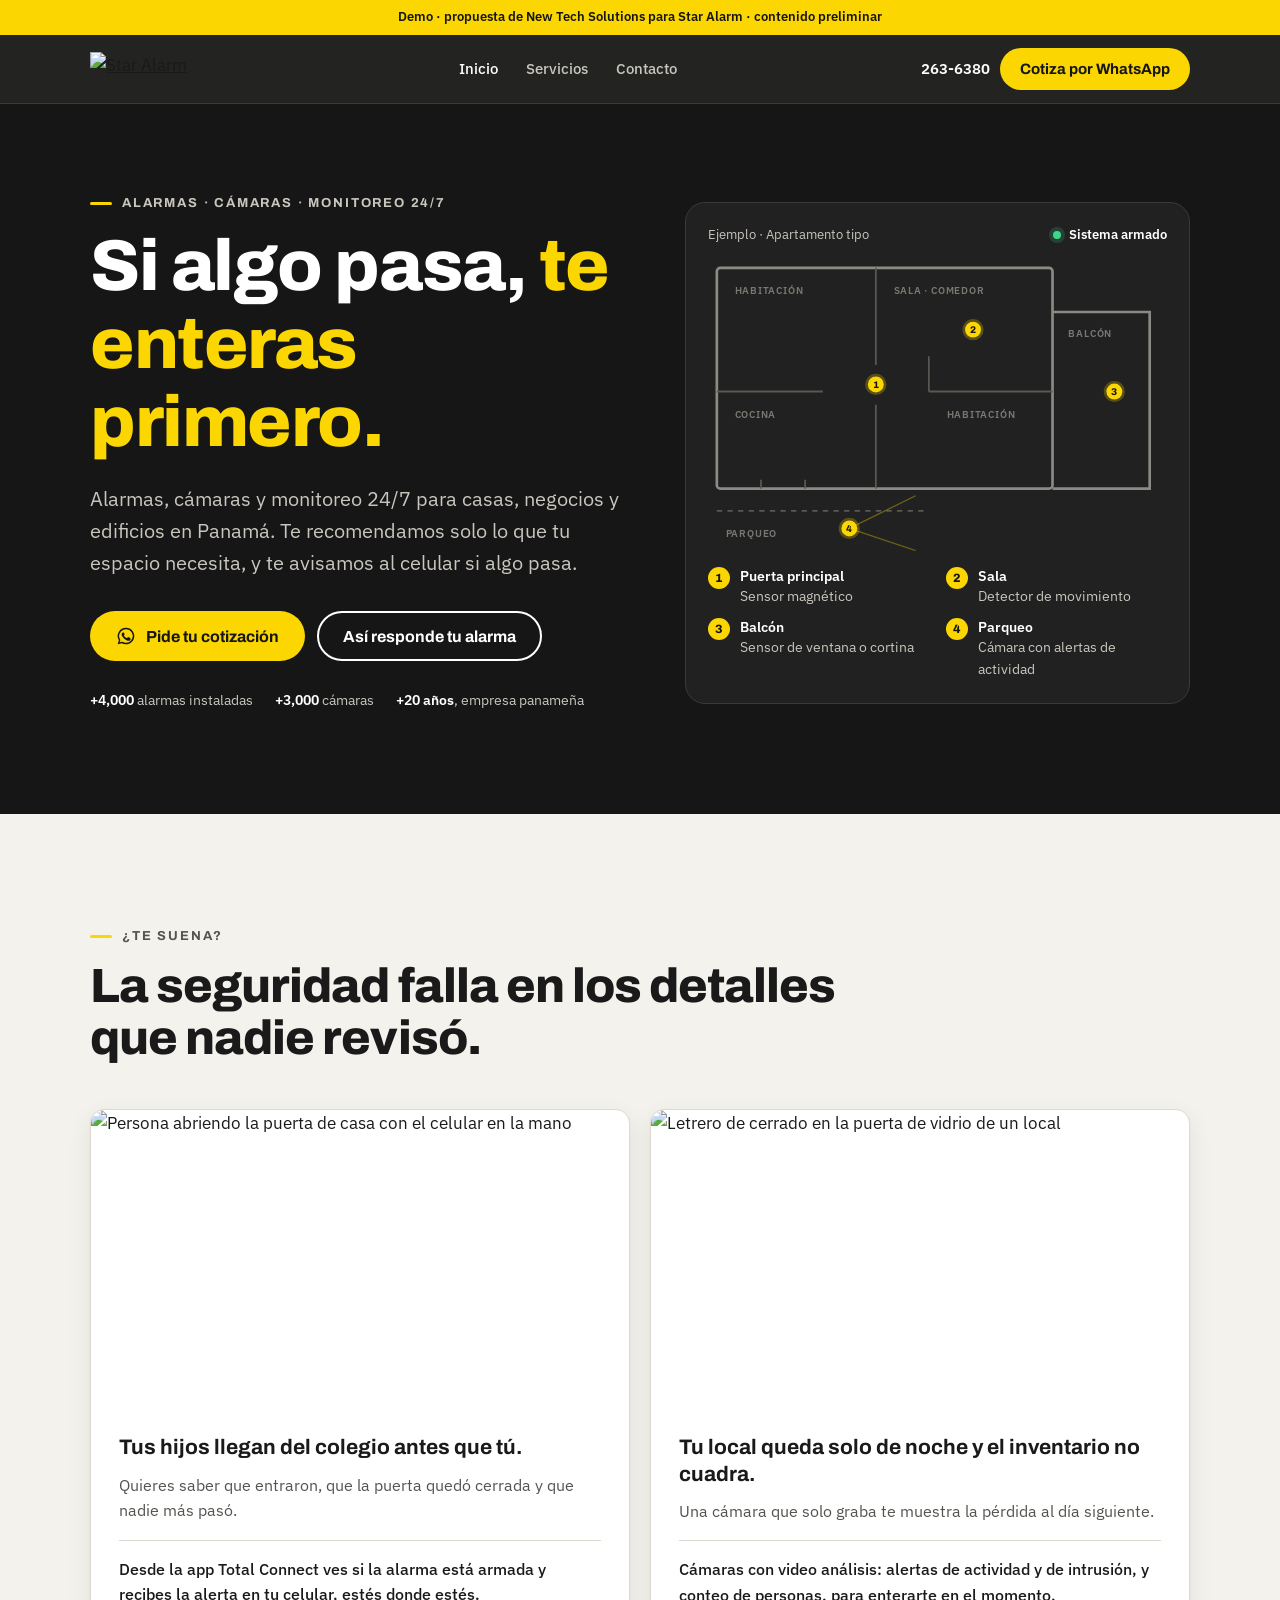
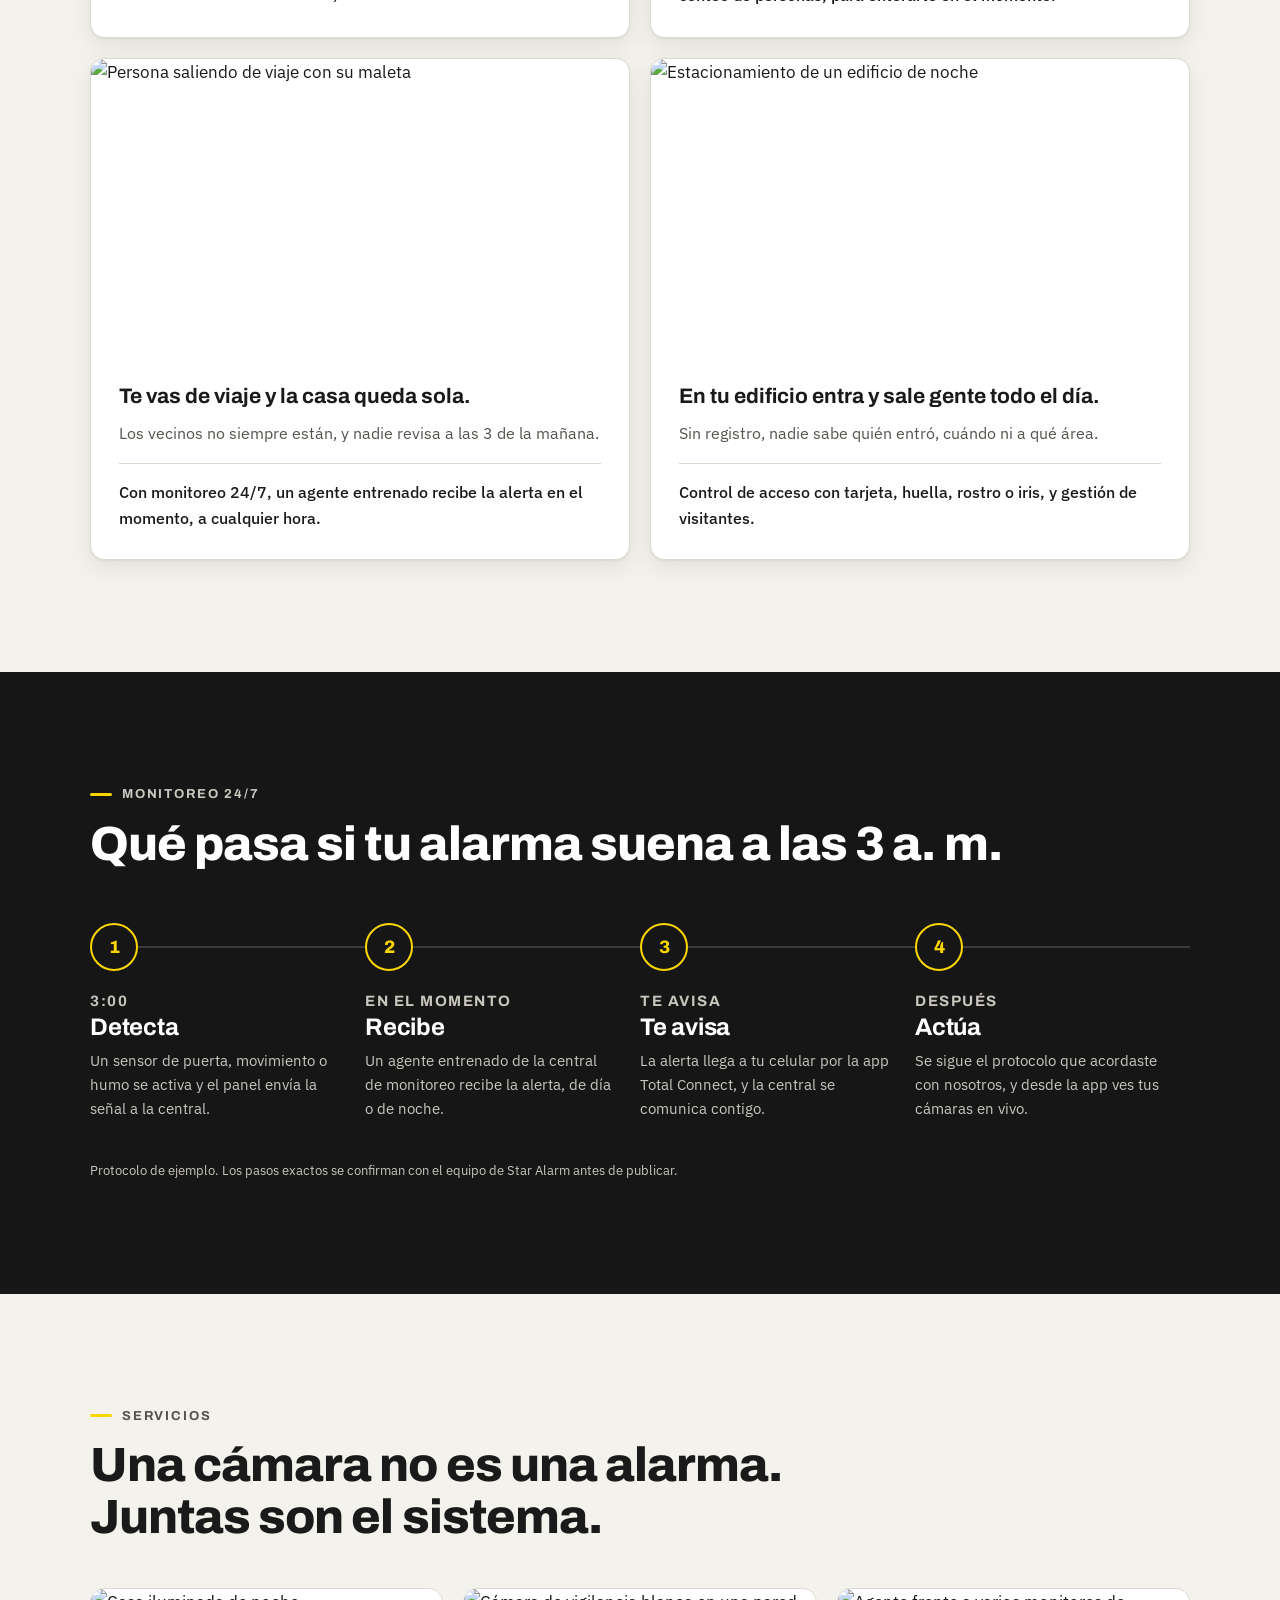
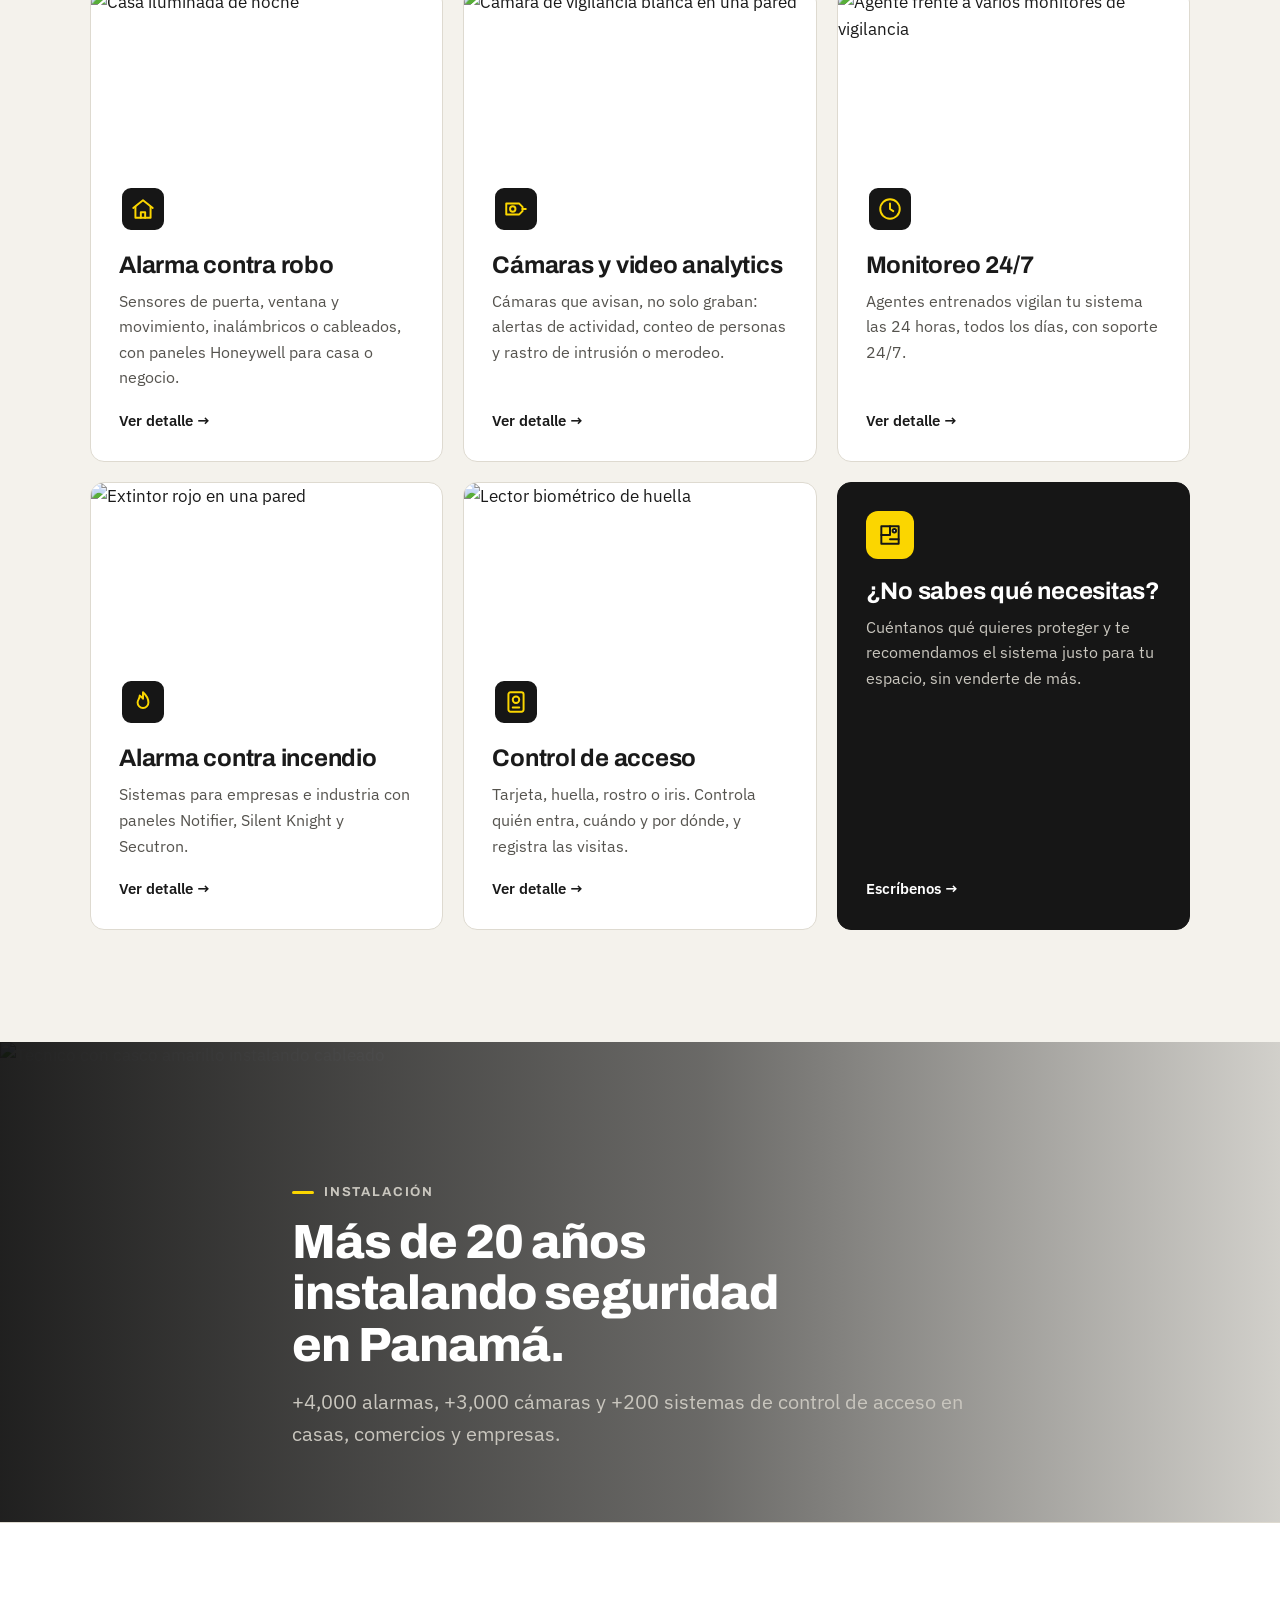
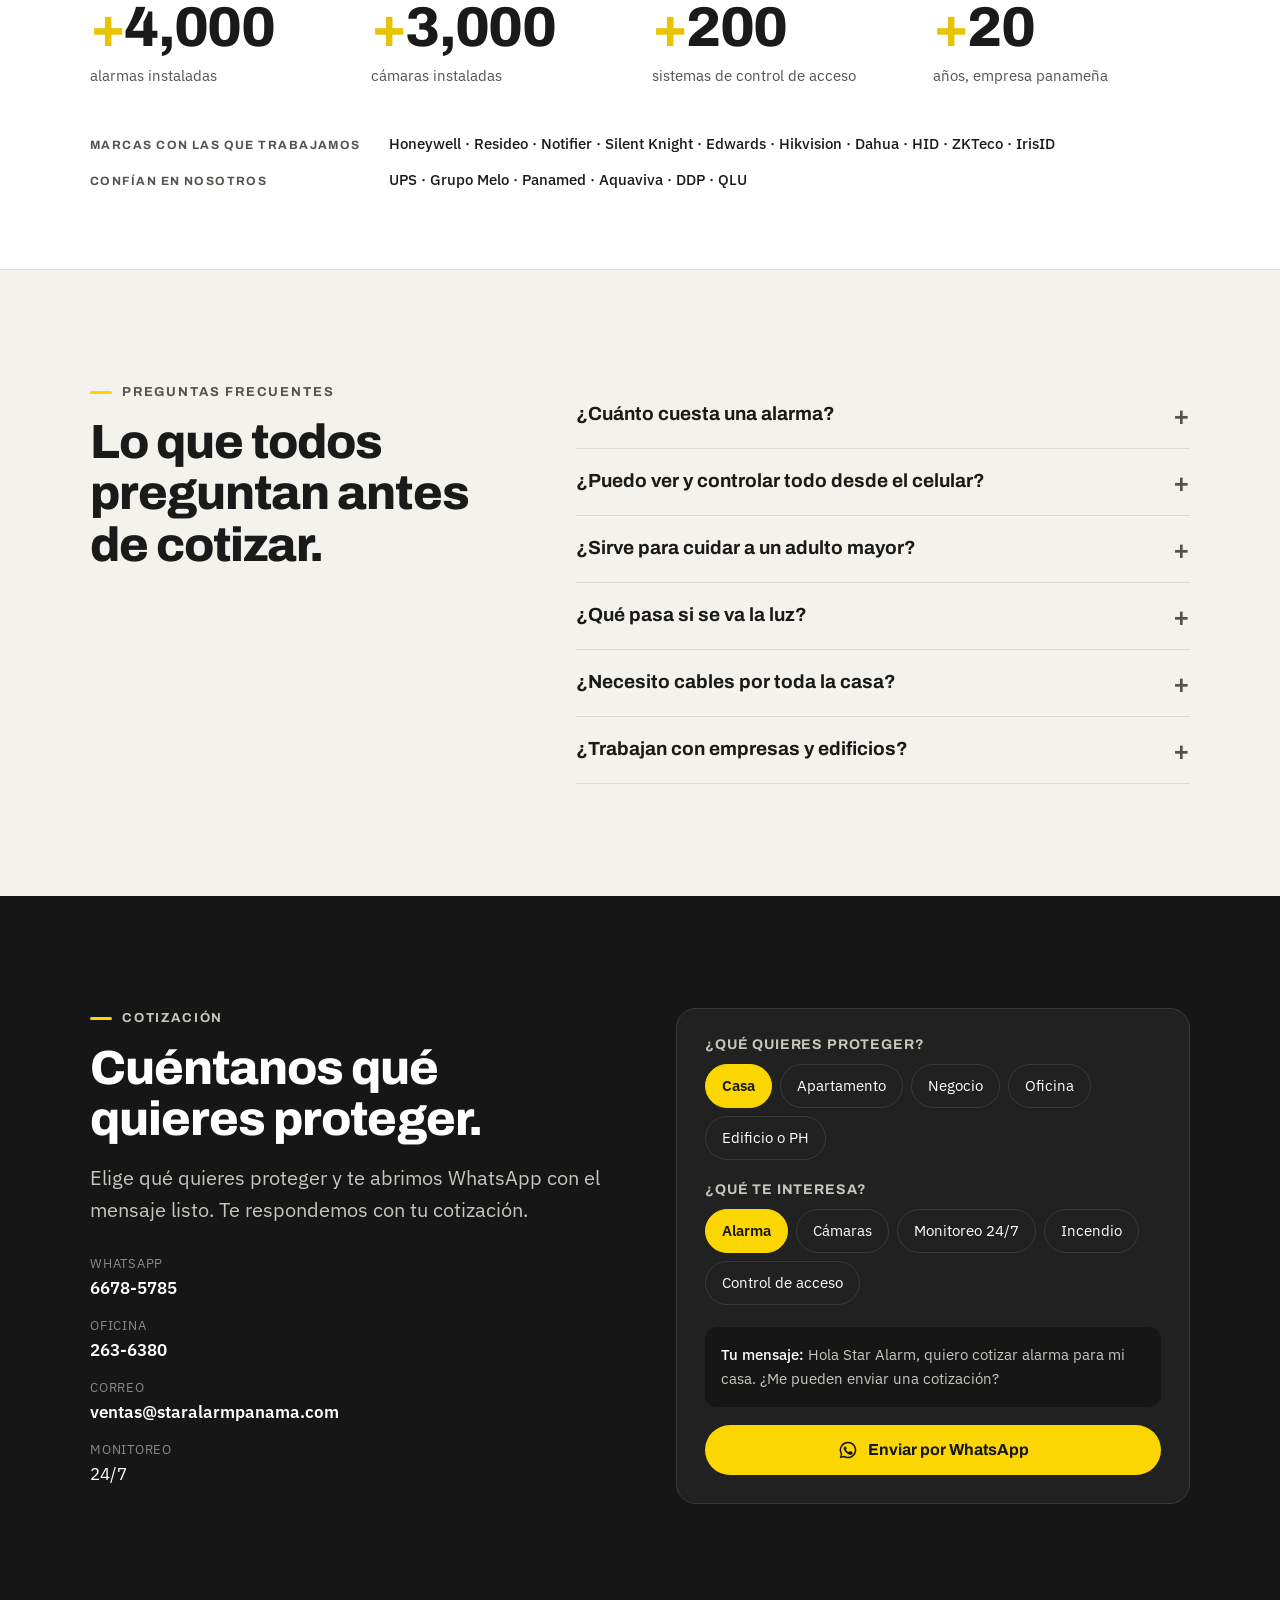
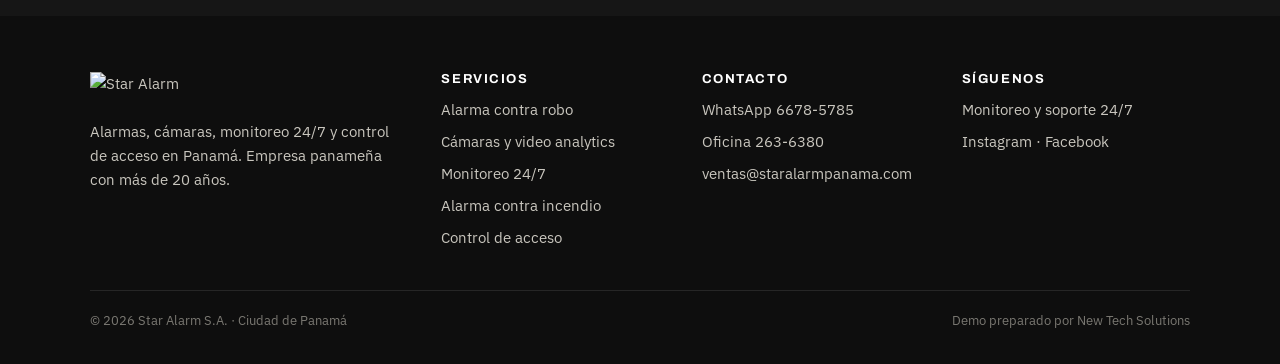
==== commit 1aa7b4d6: "Más imágenes de stock y copy solo con datos de staralarmpanama.com Co-Authored-By: Claude Opus 5.5 <" ====
--- a/index.html
+++ b/index.html
@@ -4,24 +4,24 @@
 <meta charset="utf-8">
 <meta name="viewport" content="width=device-width, initial-scale=1">
 <title>Alarmas, cámaras y monitoreo 24/7 en Panamá | Star Alarm</title>
-<meta name="description" content="Alarmas contra robo e incendio, cámaras con video analytics, monitoreo 24/7 y control de acceso en Panamá. Empresa panameña desde 2001. Cotización gratis por WhatsApp.">
+<meta name="description" content="Alarmas contra robo e incendio, cámaras con video analytics, monitoreo 24/7 y control de acceso en Panamá. Empresa panameña con más de 20 años. Cotiza por WhatsApp.">
 <!-- DEMO: quitar noindex al lanzar -->
 <meta name="robots" content="noindex, nofollow">
 <link rel="canonical" href="https://www.staralarmpanama.com/">
 <meta property="og:title" content="Star Alarm · Si algo pasa, te enteras primero">
-<meta property="og:description" content="Alarmas, cámaras y monitoreo 24/7 en Panamá desde 2001.">
+<meta property="og:description" content="Alarmas, cámaras y monitoreo 24/7 en Panamá.">
 <meta property="og:locale" content="es_PA">
 <meta name="theme-color" content="#161616">
 <link rel="preconnect" href="https://fonts.googleapis.com"><link rel="preconnect" href="https://fonts.gstatic.com" crossorigin><link href="https://fonts.googleapis.com/css2?family=Archivo:wght@600;700;800&family=IBM+Plex+Sans:wght@400;500;600&display=swap" rel="stylesheet">
 <link rel="stylesheet" href="/styles.css">
 <script type="application/ld+json">
 {"@context":"https://schema.org","@graph":[
-{"@type":"LocalBusiness","@id":"https://www.staralarmpanama.com/#negocio","name":"Star Alarm","legalName":"Star Alarm S.A.","description":"Alarmas contra robo e incendio, cámaras CCTV con video analytics, monitoreo 24/7 y control de acceso en Panamá.","url":"https://www.staralarmpanama.com/","telephone":"+507 263-6380","email":"ventas@staralarmpanama.com","foundingDate":"2001","address":{"@type":"PostalAddress","streetAddress":"Calle Ernesto García Fábrega","addressLocality":"Ciudad de Panamá","addressCountry":"PA"},"areaServed":{"@type":"Country","name":"Panamá"},"openingHoursSpecification":[{"@type":"OpeningHoursSpecification","dayOfWeek":["Monday","Tuesday","Wednesday","Thursday","Friday"],"opens":"08:00","closes":"17:00"},{"@type":"OpeningHoursSpecification","dayOfWeek":"Saturday","opens":"08:00","closes":"12:00"}],"aggregateRating":{"@type":"AggregateRating","ratingValue":"4.7","reviewCount":"6","bestRating":"5"},"sameAs":["https://www.instagram.com/star_alarm/","https://www.facebook.com/STARALARMPANAMA"],"knowsAbout":["Alarmas contra robo","Alarmas contra incendio","CCTV","Video analytics","Monitoreo 24/7","Control de acceso"]},
+{"@type":"LocalBusiness","@id":"https://www.staralarmpanama.com/#negocio","name":"Star Alarm","legalName":"Star Alarm S.A.","description":"Alarmas contra robo e incendio, cámaras CCTV con video analytics, monitoreo 24/7 y control de acceso en Panamá.","url":"https://www.staralarmpanama.com/","telephone":"+507 263-6380","email":"ventas@staralarmpanama.com","address":{"@type":"PostalAddress","streetAddress":"Calle Ernesto García Fábrega","addressLocality":"Ciudad de Panamá","addressCountry":"PA"},"areaServed":{"@type":"Country","name":"Panamá"},"sameAs":["https://www.instagram.com/star_alarm/","https://www.facebook.com/STARALARMPANAMA"],"knowsAbout":["Alarmas contra robo","Alarmas contra incendio","CCTV","Video analytics","Monitoreo 24/7","Control de acceso"]},
 {"@type":"FAQPage","mainEntity":[
-{"@type":"Question","name":"¿Cuánto cuesta una alarma?","acceptedAnswer":{"@type":"Answer","text":"Depende de cuántas puertas, ventanas y áreas quieras cubrir. La cotización es gratis y sin compromiso: vamos, medimos y te damos un precio para tu espacio."}},
-{"@type":"Question","name":"¿Puedo ver y controlar todo desde el celular?","acceptedAnswer":{"@type":"Answer","text":"Sí. Con la app Total Connect armas y desarmas la alarma y ves tus cámaras en vivo. La app es gratis en iOS y Android."}},
-{"@type":"Question","name":"¿Qué pasa si la alarma suena por error?","acceptedAnswer":{"@type":"Answer","text":"Las falsas alarmas casi siempre tienen causa: mascotas, cortinas o globos que se mueven, baterías bajas o sensores mal ubicados. Por eso empezamos con un levantamiento y ubicamos cada sensor donde corresponde."}},
-{"@type":"Question","name":"¿Trabajan con empresas y edificios?","acceptedAnswer":{"@type":"Answer","text":"Sí: comercios, oficinas, PH e industria, con control de acceso, CCTV y sistemas contra incendio."}}
+{"@type":"Question","name":"¿Cuánto cuesta una alarma?","acceptedAnswer":{"@type":"Answer","text":"Depende de cuántas puertas, ventanas y áreas quieras cubrir. Escríbenos y te preparamos una cotización para tu espacio."}},
+{"@type":"Question","name":"¿Puedo ver y controlar todo desde el celular?","acceptedAnswer":{"@type":"Answer","text":"Sí. Con la app Total Connect controlas tu alarma, ves tus cámaras en vivo y recibes alertas en el celular."}},
+
+{"@type":"Question","name":"¿Trabajan con empresas y edificios?","acceptedAnswer":{"@type":"Answer","text":"Sí: comercios, oficinas, edificios e industria, con control de acceso, CCTV, video análisis y sistemas contra incendio."}}
 ]}]}
 </script>
 </head>
@@ -50,20 +50,20 @@
     <div class="rv">
       <p class="kicker">Alarmas · Cámaras · Monitoreo 24/7</p>
       <h1>Si algo pasa, <em>te enteras primero.</em></h1>
-      <p class="lead">Alarmas, cámaras y monitoreo para casas, negocios y edificios en Panamá. Antes de instalar, vamos a tu espacio, contamos puertas y ventanas y te decimos exactamente qué necesitas y dónde.</p>
+      <p class="lead">Alarmas, cámaras y monitoreo 24/7 para casas, negocios y edificios en Panamá. Te recomendamos solo lo que tu espacio necesita, y te avisamos al celular si algo pasa.</p>
       <div class="hero__acciones">
-        <a class="btn btn--prim" href="https://wa.me/50766785785?text=Hola%20Star%20Alarm%2C%20quiero%20cotizar%20un%20sistema%20de%20seguridad." data-wa><svg viewBox="0 0 24 24" aria-hidden="true" fill="currentColor"><path d="M12 2a10 10 0 0 0-8.6 15.1L2 22l5-1.3A10 10 0 1 0 12 2Zm0 18.2c-1.5 0-3-.4-4.3-1.2l-.3-.2-3 .8.8-2.9-.2-.3A8.2 8.2 0 1 1 12 20.2Zm4.5-6.1c-.2-.1-1.5-.7-1.7-.8-.2-.1-.4-.1-.6.1l-.8 1c-.1.2-.3.2-.5.1a6.7 6.7 0 0 1-3.3-2.9c-.2-.4.2-.4.7-1.3.1-.2 0-.3 0-.4l-.8-1.8c-.2-.5-.4-.4-.6-.4h-.5a1 1 0 0 0-.7.3 3 3 0 0 0-.9 2.2 5.2 5.2 0 0 0 1.1 2.8 11.9 11.9 0 0 0 4.6 4c1.7.7 2.3.8 3.2.7.5-.1 1.5-.6 1.7-1.2.2-.6.2-1.1.2-1.2-.1-.1-.3-.2-.5-.3Z"/></svg>Pide tu cotización gratis</a>
+        <a class="btn btn--prim" href="https://wa.me/50766785785?text=Hola%20Star%20Alarm%2C%20quiero%20cotizar%20un%20sistema%20de%20seguridad." data-wa><svg viewBox="0 0 24 24" aria-hidden="true" fill="currentColor"><path d="M12 2a10 10 0 0 0-8.6 15.1L2 22l5-1.3A10 10 0 1 0 12 2Zm0 18.2c-1.5 0-3-.4-4.3-1.2l-.3-.2-3 .8.8-2.9-.2-.3A8.2 8.2 0 1 1 12 20.2Zm4.5-6.1c-.2-.1-1.5-.7-1.7-.8-.2-.1-.4-.1-.6.1l-.8 1c-.1.2-.3.2-.5.1a6.7 6.7 0 0 1-3.3-2.9c-.2-.4.2-.4.7-1.3.1-.2 0-.3 0-.4l-.8-1.8c-.2-.5-.4-.4-.6-.4h-.5a1 1 0 0 0-.7.3 3 3 0 0 0-.9 2.2 5.2 5.2 0 0 0 1.1 2.8 11.9 11.9 0 0 0 4.6 4c1.7.7 2.3.8 3.2.7.5-.1 1.5-.6 1.7-1.2.2-.6.2-1.1.2-1.2-.1-.1-.3-.2-.5-.3Z"/></svg>Pide tu cotización</a>
         <a class="btn btn--sec" href="#respuesta">Así responde tu alarma</a>
       </div>
       <ul class="confianza">
-        <li><span class="estrella">★</span> <strong>4.7</strong> en Google</li>
         <li><strong>+4,000</strong> alarmas instaladas</li>
-        <li><strong>Desde 2001</strong>, 100% panameña</li>
+        <li><strong>+3,000</strong> cámaras</li>
+        <li><strong>+20 años</strong>, empresa panameña</li>
       </ul>
     </div>
 
     <figure class="plano rv" aria-label="Ejemplo de levantamiento: plano de un apartamento con cuatro puntos de protección">
-      <div class="plano__cab"><span>Levantamiento · Apartamento tipo</span><span class="plano__estado"><i></i>Sistema armado</span></div>
+      <div class="plano__cab"><span>Ejemplo · Apartamento tipo</span><span class="plano__estado"><i></i>Sistema armado</span></div>
       <svg viewBox="0 0 520 330" role="img" aria-hidden="true">
         <rect class="muro" x="10" y="10" width="380" height="250" rx="4"/>
         <path class="muro-int" d="M190 10v110M190 165v95M10 150h120M250 150h140M250 150v-40"/>
@@ -86,7 +86,7 @@
         <li><b>1</b><span><strong>Puerta principal</strong>Sensor magnético</span></li>
         <li><b>2</b><span><strong>Sala</strong>Detector de movimiento</span></li>
         <li><b>3</b><span><strong>Balcón</strong>Sensor de ventana o cortina</span></li>
-        <li><b>4</b><span><strong>Parqueo</strong>Cámara con alerta de cruce de línea</span></li>
+        <li><b>4</b><span><strong>Parqueo</strong>Cámara con alertas de actividad</span></li>
       </ul>
     </figure>
   </div>
@@ -99,24 +99,28 @@
     <h2 class="rv">La seguridad falla en los detalles<br>que nadie revisó.</h2>
     <div class="dolores__grid">
       <article class="dolor rv">
+        <img class="dolor__img" src="https://images.unsplash.com/photo-1558002038-1055907df827?w=800&h=500&fit=crop&auto=format&q=70" alt="Persona abriendo la puerta de casa con el celular en la mano" width="800" height="500" loading="lazy" decoding="async">
         <p class="dolor__q">Tus hijos llegan del colegio antes que tú.</p>
         <p>Quieres saber que entraron, que la puerta quedó cerrada y que nadie más pasó.</p>
-        <p class="dolor__a">Desde la app ves el estado de tu alarma, y el botón de pánico funciona aunque la alarma esté desarmada.</p>
+        <p class="dolor__a">Desde la app Total Connect ves si la alarma está armada y recibes la alerta en tu celular, estés donde estés.</p>
       </article>
       <article class="dolor rv">
+        <img class="dolor__img" src="https://images.unsplash.com/photo-1727767579106-c30a4c1c74c5?w=800&h=500&fit=crop&auto=format&q=70" alt="Letrero de cerrado en la puerta de vidrio de un local" width="800" height="500" loading="lazy" decoding="async">
         <p class="dolor__q">Tu local queda solo de noche y el inventario no cuadra.</p>
         <p>Una cámara que solo graba te muestra la pérdida al día siguiente.</p>
-        <p class="dolor__a">Cámaras en caja, bodega y entrada, con alertas cuando alguien cruza una línea que tú marcas.</p>
+        <p class="dolor__a">Cámaras con video análisis: alertas de actividad y de intrusión, y conteo de personas, para enterarte en el momento.</p>
       </article>
       <article class="dolor rv">
+        <img class="dolor__img" src="https://images.unsplash.com/photo-1665282040188-d59575525a49?w=800&h=500&fit=crop&auto=format&q=70" alt="Persona saliendo de viaje con su maleta" width="800" height="500" loading="lazy" decoding="async">
         <p class="dolor__q">Te vas de viaje y la casa queda sola.</p>
         <p>Los vecinos no siempre están, y nadie revisa a las 3 de la mañana.</p>
-        <p class="dolor__a">Con monitoreo 24/7, si un sensor se activa, la central verifica y coordina con Policía (104) o Bomberos (103).</p>
+        <p class="dolor__a">Con monitoreo 24/7, un agente entrenado recibe la alerta en el momento, a cualquier hora.</p>
       </article>
       <article class="dolor rv">
-        <p class="dolor__q">Vives en PH y el punto débil es el parqueo.</p>
-        <p>Tu apartamento puede estar perfecto y el edificio seguir abierto.</p>
-        <p class="dolor__a">Para juntas de PH: cámaras con vista a pasillos y parqueo, no solo al lobby, y control de acceso para residentes y visitas.</p>
+        <img class="dolor__img" src="https://images.unsplash.com/photo-1637970067784-927e66e07e36?w=800&h=500&fit=crop&auto=format&q=70" alt="Estacionamiento de un edificio de noche" width="800" height="500" loading="lazy" decoding="async">
+        <p class="dolor__q">En tu edificio entra y sale gente todo el día.</p>
+        <p>Sin registro, nadie sabe quién entró, cuándo ni a qué área.</p>
+        <p class="dolor__a">Control de acceso con tarjeta, huella, rostro o iris, y gestión de visitantes.</p>
       </article>
     </div>
   </div>
@@ -129,11 +133,11 @@
     <h2 class="rv">Qué pasa si tu alarma suena a las 3 a.&nbsp;m.</h2>
     <ol class="pasos">
       <li class="paso rv"><div class="paso__n">1</div><p class="paso__t">3:00</p><h3>Detecta</h3><p>Un sensor de puerta, movimiento o humo se activa y el panel envía la señal a la central.</p></li>
-      <li class="paso rv"><div class="paso__n">2</div><p class="paso__t">Segundos después</p><h3>Verifica</h3><p>Un operador revisa la señal antes de llamar a nadie. Así se evitan salidas por falsas alarmas.</p></li>
-      <li class="paso rv"><div class="paso__n">3</div><p class="paso__t">Te avisa</p><h3>Te contacta</h3><p>Te contactamos a ti o a tu contacto de emergencia, y la alerta también llega a tu celular.</p></li>
-      <li class="paso rv"><div class="paso__n">4</div><p class="paso__t">Si se confirma</p><h3>Coordina</h3><p>La central coordina con la Policía (104) o con Bomberos (103) y te mantiene al tanto.</p></li>
+      <li class="paso rv"><div class="paso__n">2</div><p class="paso__t">En el momento</p><h3>Recibe</h3><p>Un agente entrenado de la central de monitoreo recibe la alerta, de día o de noche.</p></li>
+      <li class="paso rv"><div class="paso__n">3</div><p class="paso__t">Te avisa</p><h3>Te avisa</h3><p>La alerta llega a tu celular por la app Total Connect, y la central se comunica contigo.</p></li>
+      <li class="paso rv"><div class="paso__n">4</div><p class="paso__t">Después</p><h3>Actúa</h3><p>Se sigue el protocolo que acordaste con nosotros, y desde la app ves tus cámaras en vivo.</p></li>
     </ol>
-    <p class="nota">Protocolo de ejemplo basado en lo que Star Alarm publica en Instagram. Se confirma con el equipo antes de publicar.</p>
+    <p class="nota">Protocolo de ejemplo. Los pasos exactos se confirman con el equipo de Star Alarm antes de publicar.</p>
   </div>
 </section>
 
@@ -143,14 +147,20 @@
     <p class="kicker">Servicios</p>
     <h2 class="rv">Una cámara no es una alarma.<br>Juntas son el sistema.</h2>
     <div class="serv__grid">
-      <a class="serv rv" href="/servicios#robo"><span class="serv__ico"><svg viewBox="0 0 24 24" aria-hidden="true"><path d="M3 11 12 4l9 7"/><path d="M5 10v10h14V10"/><path d="M10 20v-5h4v5"/></svg></span><h3>Alarma contra robo</h3><p>Sensores de puerta, ventana y movimiento, sirena y botón de pánico. Inalámbrica o cableada, para casa o negocio.</p><span class="serv__mas">Ver detalle →</span></a>
-      <a class="serv rv" href="/servicios#camaras"><span class="serv__ico"><svg viewBox="0 0 24 24" aria-hidden="true"><path d="M3 7h12l3 3v4l-3 3H3z"/><circle cx="9" cy="12" r="2.5"/><path d="M18 12h3"/></svg></span><h3>Cámaras y video analytics</h3><p>Cámaras que avisan, no solo graban: alerta por cruce de línea, conteo de personas y rastro de intrusión.</p><span class="serv__mas">Ver detalle →</span></a>
-      <a class="serv rv" href="/servicios#monitoreo"><span class="serv__ico"><svg viewBox="0 0 24 24" aria-hidden="true"><circle cx="12" cy="12" r="9"/><path d="M12 7v5l3 2"/></svg></span><h3>Monitoreo 24/7</h3><p>Una central que vigila tu sistema los 365 días y coordina con 104 y 103 cuando hace falta.</p><span class="serv__mas">Ver detalle →</span></a>
-      <a class="serv rv" href="/servicios#incendio"><span class="serv__ico"><svg viewBox="0 0 24 24" aria-hidden="true"><path d="M12 3s5 4.5 5 9.5A5 5 0 0 1 7 12.5C7 10 9 9 9 6c1.5 1 3 3 3 3s0-3 0-6Z"/></svg></span><h3>Alarma contra incendio</h3><p>Detección de humo y calor, estaciones manuales y paneles Notifier y Silent Knight, bajo normas NFPA.</p><span class="serv__mas">Ver detalle →</span></a>
-      <a class="serv rv" href="/servicios#acceso"><span class="serv__ico"><svg viewBox="0 0 24 24" aria-hidden="true"><rect x="5" y="3" width="14" height="18" rx="2"/><circle cx="12" cy="10" r="3"/><path d="M9 17h6"/></svg></span><h3>Control de acceso</h3><p>Tarjeta, huella, rostro o iris. Controla quién entra, cuándo y por dónde, y registra las visitas.</p><span class="serv__mas">Ver detalle →</span></a>
-      <a class="serv serv--dest rv" href="https://wa.me/50766785785?text=Hola%20Star%20Alarm%2C%20quiero%20cotizar%20un%20sistema%20de%20seguridad." data-wa><span class="serv__ico"><svg viewBox="0 0 24 24" aria-hidden="true"><path d="M4 4h16v16H4z"/><path d="M4 12h8V4M12 16h8"/><circle cx="16" cy="8" r="1.6" fill="currentColor"/></svg></span><h3>¿No sabes qué necesitas?</h3><p>Para eso es el levantamiento: vamos, recorremos tu espacio y te decimos qué va y dónde. Gratis y sin compromiso.</p><span class="serv__mas">Agenda tu visita →</span></a>
-    </div>
-  </div>
+      <a class="serv serv--foto rv" href="/servicios#robo"><img class="serv__img" src="https://images.unsplash.com/photo-1769224759223-e6601238e3b8?w=800&h=500&fit=crop&auto=format&q=70" alt="Casa iluminada de noche" width="800" height="500" loading="lazy" decoding="async"><span class="serv__ico"><svg viewBox="0 0 24 24" aria-hidden="true"><path d="M3 11 12 4l9 7"/><path d="M5 10v10h14V10"/><path d="M10 20v-5h4v5"/></svg></span><h3>Alarma contra robo</h3><p>Sensores de puerta, ventana y movimiento, inalámbricos o cableados, con paneles Honeywell para casa o negocio.</p><span class="serv__mas">Ver detalle →</span></a>
+      <a class="serv serv--foto rv" href="/servicios#camaras"><img class="serv__img" src="https://images.unsplash.com/photo-1549109926-58f039549485?w=800&h=500&fit=crop&auto=format&q=70" alt="Cámara de vigilancia blanca en una pared" width="800" height="500" loading="lazy" decoding="async"><span class="serv__ico"><svg viewBox="0 0 24 24" aria-hidden="true"><path d="M3 7h12l3 3v4l-3 3H3z"/><circle cx="9" cy="12" r="2.5"/><path d="M18 12h3"/></svg></span><h3>Cámaras y video analytics</h3><p>Cámaras que avisan, no solo graban: alertas de actividad, conteo de personas y rastro de intrusión o merodeo.</p><span class="serv__mas">Ver detalle →</span></a>
+      <a class="serv serv--foto rv" href="/servicios#monitoreo"><img class="serv__img" src="https://images.unsplash.com/photo-1708807472445-d33589e6b090?w=800&h=500&fit=crop&auto=format&q=70" alt="Agente frente a varios monitores de vigilancia" width="800" height="500" loading="lazy" decoding="async"><span class="serv__ico"><svg viewBox="0 0 24 24" aria-hidden="true"><circle cx="12" cy="12" r="9"/><path d="M12 7v5l3 2"/></svg></span><h3>Monitoreo 24/7</h3><p>Agentes entrenados vigilan tu sistema las 24 horas, todos los días, con soporte 24/7.</p><span class="serv__mas">Ver detalle →</span></a>
+      <a class="serv serv--foto rv" href="/servicios#incendio"><img class="serv__img" src="https://images.unsplash.com/photo-1625958936686-a9343dc35b5b?w=800&h=500&fit=crop&auto=format&q=70" alt="Extintor rojo en una pared" width="800" height="500" loading="lazy" decoding="async"><span class="serv__ico"><svg viewBox="0 0 24 24" aria-hidden="true"><path d="M12 3s5 4.5 5 9.5A5 5 0 0 1 7 12.5C7 10 9 9 9 6c1.5 1 3 3 3 3s0-3 0-6Z"/></svg></span><h3>Alarma contra incendio</h3><p>Sistemas para empresas e industria con paneles Notifier, Silent Knight y Secutron.</p><span class="serv__mas">Ver detalle →</span></a>
+      <a class="serv serv--foto rv" href="/servicios#acceso"><img class="serv__img" src="https://images.unsplash.com/photo-1585079374502-415f8516dcc3?w=800&h=500&fit=crop&auto=format&q=70" alt="Lector biométrico de huella" width="800" height="500" loading="lazy" decoding="async"><span class="serv__ico"><svg viewBox="0 0 24 24" aria-hidden="true"><rect x="5" y="3" width="14" height="18" rx="2"/><circle cx="12" cy="10" r="3"/><path d="M9 17h6"/></svg></span><h3>Control de acceso</h3><p>Tarjeta, huella, rostro o iris. Controla quién entra, cuándo y por dónde, y registra las visitas.</p><span class="serv__mas">Ver detalle →</span></a>
+      <a class="serv serv--dest rv" href="https://wa.me/50766785785?text=Hola%20Star%20Alarm%2C%20quiero%20cotizar%20un%20sistema%20de%20seguridad." data-wa><span class="serv__ico"><svg viewBox="0 0 24 24" aria-hidden="true"><path d="M4 4h16v16H4z"/><path d="M4 12h8V4M12 16h8"/><circle cx="16" cy="8" r="1.6" fill="currentColor"/></svg></span><h3>¿No sabes qué necesitas?</h3><p>Cuéntanos qué quieres proteger y te recomendamos el sistema justo para tu espacio, sin venderte de más.</p><span class="serv__mas">Escríbenos →</span></a>
+    </div>
+  </div>
+</section>
+
+<!-- SECTION: banda -->
+<section class="banda" aria-label="Instalación profesional">
+  <img class="banda__img" src="https://images.unsplash.com/photo-1621905251189-08b45d6a269e?w=1800&h=900&fit=crop&auto=format&q=70" alt="Técnico con casco amarillo instalando cableado" width="1800" height="900" loading="lazy" decoding="async">
+  <div class="wrap banda__txt rv"><p class="kicker">Instalación</p><h2>Más de 20 años instalando seguridad en Panamá.</h2><p class="lead">+4,000 alarmas, +3,000 cámaras y +200 sistemas de control de acceso en casas, comercios y empresas.</p></div>
 </section>
 
 <!-- SECTION: prueba -->
@@ -160,12 +170,11 @@
       <div class="rv"><p class="cifra__n"><span>+</span>4,000</p><p class="cifra__t">alarmas instaladas</p></div>
       <div class="rv"><p class="cifra__n"><span>+</span>3,000</p><p class="cifra__t">cámaras instaladas</p></div>
       <div class="rv"><p class="cifra__n"><span>+</span>200</p><p class="cifra__t">sistemas de control de acceso</p></div>
-      <div class="rv"><p class="cifra__n">2001</p><p class="cifra__t">operando en Panamá desde</p></div>
+      <div class="rv"><p class="cifra__n"><span>+</span>20</p><p class="cifra__t">años, empresa panameña</p></div>
     </div>
     <dl class="marcas">
-      <dt>Marcas que instalamos</dt><dd>Honeywell · Resideo · Notifier · Silent Knight · Hikvision · Dahua · HID · ZKTeco · IrisID</dd>
-      <dt>Confían en nosotros</dt><dd>UPS · Grupo Melo · Aquaviva · Panamed</dd>
-      <dt>En Google</dt><dd><span class="estrella">★★★★★</span> 4.7 de 5 · 6 reseñas</dd>
+      <dt>Marcas con las que trabajamos</dt><dd>Honeywell · Resideo · Notifier · Silent Knight · Edwards · Hikvision · Dahua · HID · ZKTeco · IrisID</dd>
+      <dt>Confían en nosotros</dt><dd>UPS · Grupo Melo · Panamed · Aquaviva · DDP · QLU</dd>
     </dl>
   </div>
 </section>
@@ -178,12 +187,12 @@
       <h2 class="rv">Lo que todos preguntan antes de cotizar.</h2>
     </div>
     <div>
-      <details><summary>¿Cuánto cuesta una alarma?</summary><p>Depende de cuántas puertas, ventanas y áreas quieras cubrir. Por eso la cotización es gratis y sin compromiso: vamos, medimos y te damos un precio para tu espacio.</p></details>
-      <details><summary>¿Puedo ver y controlar todo desde el celular?</summary><p>Sí. Con la app Total Connect armas y desarmas la alarma y ves tus cámaras en vivo. La app es gratis en iOS y Android.</p></details>
-      <details><summary>¿Y si suena por error?</summary><p>Las falsas alarmas casi siempre tienen causa: mascotas, cortinas o globos que se mueven, baterías bajas o sensores mal ubicados. Por eso empezamos con un levantamiento y ubicamos cada sensor donde corresponde.</p></details>
-      <details><summary>¿Qué pasa si se va la luz o el internet?</summary><p>En la visita te explicamos qué respaldo de batería y de comunicación lleva tu sistema, para que no dependa solo de la luz o del Wi-Fi.</p></details>
-      <details><summary>¿Cuánto tarda la instalación?</summary><p>En muchos casos te lo dejamos funcionando el mismo día. En proyectos grandes, como edificios o sistemas contra incendio, el cronograma va en la cotización.</p></details>
-      <details><summary>¿Trabajan con empresas y edificios?</summary><p>Sí: comercios, oficinas, PH e industria. Instalamos control de acceso, CCTV e incendio para empresas como UPS y Grupo Melo.</p></details>
+      <details><summary>¿Cuánto cuesta una alarma?</summary><p>Depende de cuántas puertas, ventanas y áreas quieras cubrir. Escríbenos y te preparamos una cotización para tu espacio.</p></details>
+      <details><summary>¿Puedo ver y controlar todo desde el celular?</summary><p>Sí. Con la app Total Connect controlas tu alarma, ves tus cámaras en vivo y recibes alertas en el celular, también para cerraduras y videoporteros.</p></details>
+      <details><summary>¿Sirve para cuidar a un adulto mayor?</summary><p>Sí. La Alarma Smart tiene botón de emergencia y control remoto, y está pensada también para el cuidado de personas de la tercera edad.</p></details>
+      <details><summary>¿Qué pasa si se va la luz?</summary><p>Equipos como la Alarma Smart tienen batería de respaldo. En la cotización te explicamos qué respaldo lleva tu sistema.</p></details>
+      <details><summary>¿Necesito cables por toda la casa?</summary><p>No necesariamente. Trabajamos con sistemas inalámbricos que se instalan con menos obra, y con sistemas cableados para proyectos grandes.</p></details>
+      <details><summary>¿Trabajan con empresas y edificios?</summary><p>Sí: comercios, oficinas, edificios e industria. Empresas como UPS y Grupo Melo confían en nosotros.</p></details>
     </div>
   </div>
 </section>
@@ -192,14 +201,14 @@
 <section class="cot osc" id="cotizar">
   <div class="wrap">
     <div>
-      <p class="kicker">Cotización gratis</p>
+      <p class="kicker">Cotización</p>
       <h2 class="rv">Cuéntanos qué quieres proteger.</h2>
-      <p class="lead">Elige qué quieres proteger y te abrimos WhatsApp con el mensaje listo. Te respondemos para coordinar la visita.</p>
+      <p class="lead">Elige qué quieres proteger y te abrimos WhatsApp con el mensaje listo. Te respondemos con tu cotización.</p>
       <ul class="contacto-lista">
         <li><span>WhatsApp</span><a href="https://wa.me/50766785785?text=Hola%20Star%20Alarm%2C%20quiero%20cotizar%20un%20sistema%20de%20seguridad." data-wa>6678-5785</a></li>
         <li><span>Oficina</span><a href="tel:+5072636380">263-6380</a></li>
         <li><span>Correo</span><a href="mailto:ventas@staralarmpanama.com">ventas@staralarmpanama.com</a></li>
-        <li><span>Horario</span>Lun a vie 8:00–5:00 · Sáb 8:00–12:00</li>
+        <li><span>Monitoreo</span>24/7</li>
       </ul>
     </div>
     <form class="armador rv" id="armador" onsubmit="return false">
@@ -236,7 +245,7 @@
   function upd(){
     var lugar=(f.querySelector('input[name=lugar]:checked')||{}).value||'mi casa';
     var nec=[].map.call(f.querySelectorAll('input[name=nec]:checked'),function(i){return i.value});
-    var txt='Hola Star Alarm, quiero cotizar '+(nec.length?lista(nec):'un sistema de seguridad')+' para '+lugar+'. ¿Me ayudan a coordinar la visita?';
+    var txt='Hola Star Alarm, quiero cotizar '+(nec.length?lista(nec):'un sistema de seguridad')+' para '+lugar+'. ¿Me pueden enviar una cotización?';
     prev.innerHTML='<b>Tu mensaje:</b> '+txt;
     btn.href='https://wa.me/50766785785?text='+encodeURIComponent(txt);
   }
@@ -251,7 +260,7 @@
     <div class="pie__grid">
       <div>
         <img src="https://static.wixstatic.com/media/1a1226_b15ee02ab9de43acbd4866c2487d1fb2~mv2.png/v1/fill/w_320,h_87,al_c,q_90/star-alarm-logo.png" alt="Star Alarm" width="118" height="32" loading="lazy">
-        <p>Alarmas, cámaras, monitoreo 24/7 y control de acceso en Panamá. Empresa 100% panameña, desde 2001.</p>
+        <p>Alarmas, cámaras, monitoreo 24/7 y control de acceso en Panamá. Empresa panameña con más de 20 años.</p>
       </div>
       <div>
         <h4>Servicios</h4>
@@ -272,11 +281,9 @@
         </ul>
       </div>
       <div>
-        <h4>Horario</h4>
+        <h4>Síguenos</h4>
         <ul>
-          <li>Lun a vie · 8:00 a. m. – 5:00 p. m.</li>
-          <li>Sábado · 8:00 a. m. – 12:00 m.</li>
-          <li>Monitoreo · 24/7</li>
+          <li>Monitoreo y soporte 24/7</li>
           <li><a href="https://www.instagram.com/star_alarm/" rel="noopener" target="_blank">Instagram</a> · <a href="https://www.facebook.com/STARALARMPANAMA" rel="noopener" target="_blank">Facebook</a></li>
         </ul>
       </div>
--- a/styles.css
+++ b/styles.css
@@ -200,3 +200,21 @@
 }
 
 @media (max-width:760px){h2 br{display:none}}
+
+/* SECTION: fotos */
+.dolor__img{width:calc(100% + 56px);max-width:none;margin:-28px -28px 22px;aspect-ratio:16/9;object-fit:cover;border-radius:var(--r) var(--r) 0 0;height:auto}
+.dolor{overflow:hidden}
+.serv--foto{padding-top:0;overflow:hidden}
+.serv__img{width:calc(100% + 56px);max-width:none;margin:0 -28px 0;aspect-ratio:16/10;object-fit:cover;height:auto}
+.serv--foto .serv__ico{margin-top:-24px;position:relative;border:3px solid var(--blanco)}
+.banda{position:relative;padding:0;min-height:480px;display:flex;align-items:flex-end;color:var(--blanco);overflow:hidden}
+.banda__img{position:absolute;inset:0;width:100%;height:100%;object-fit:cover}
+.banda::after{content:"";position:absolute;inset:0;background:linear-gradient(90deg,rgba(14,14,14,.92) 0%,rgba(14,14,14,.6) 55%,rgba(14,14,14,.15) 100%)}
+.banda__txt{position:relative;z-index:1;padding-top:96px;padding-bottom:72px}
+.banda__txt h2{max-width:18ch;margin-bottom:14px}
+.banda__txt .lead{color:var(--texto-claro)}
+.banda__txt .kicker{color:var(--texto-claro)}
+.banda--corta{min-height:300px}
+.banda--corta::after{background:linear-gradient(180deg,rgba(22,22,22,.55),rgba(244,242,236,0) 60%)}
+.ficha__img{margin-top:24px;border-radius:var(--r);aspect-ratio:3/2;object-fit:cover;width:100%;height:auto;box-shadow:var(--sombra)}
+@media (max-width:760px){.banda{min-height:420px}.banda--corta{min-height:200px}}
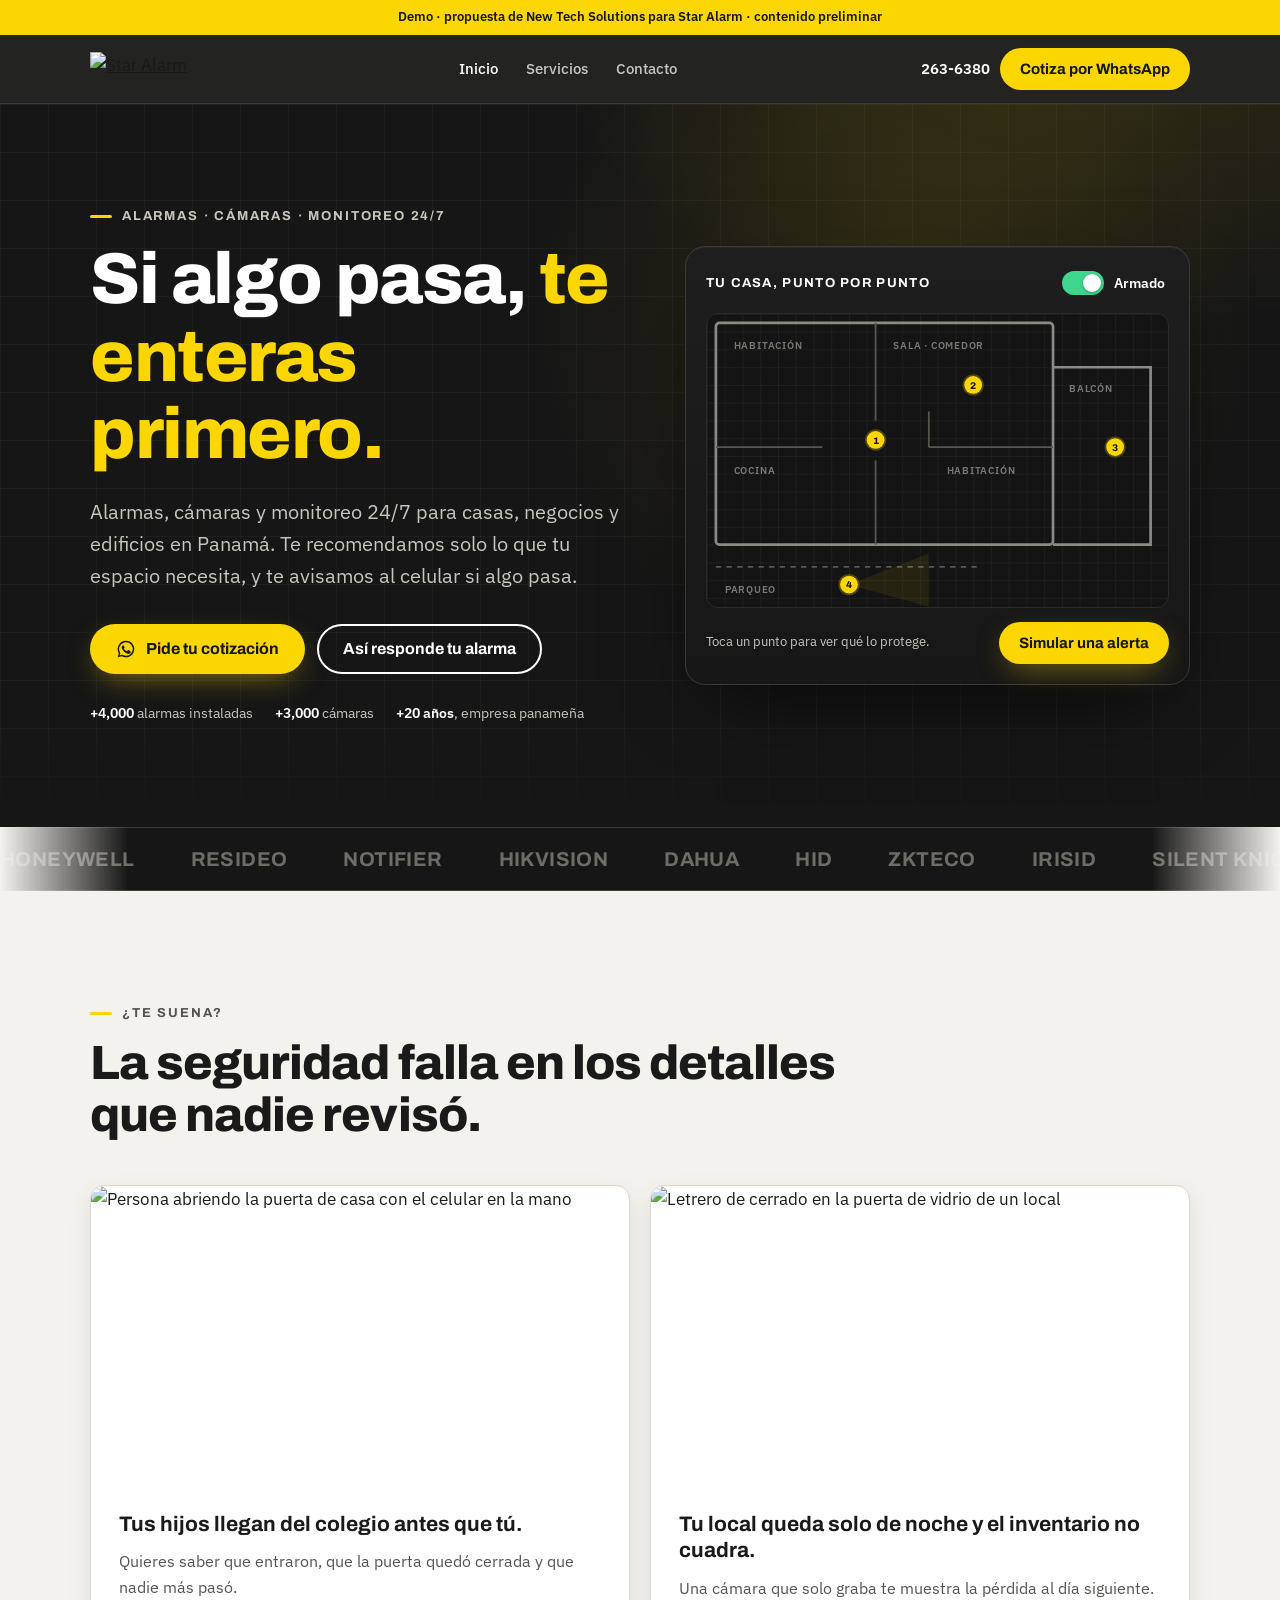
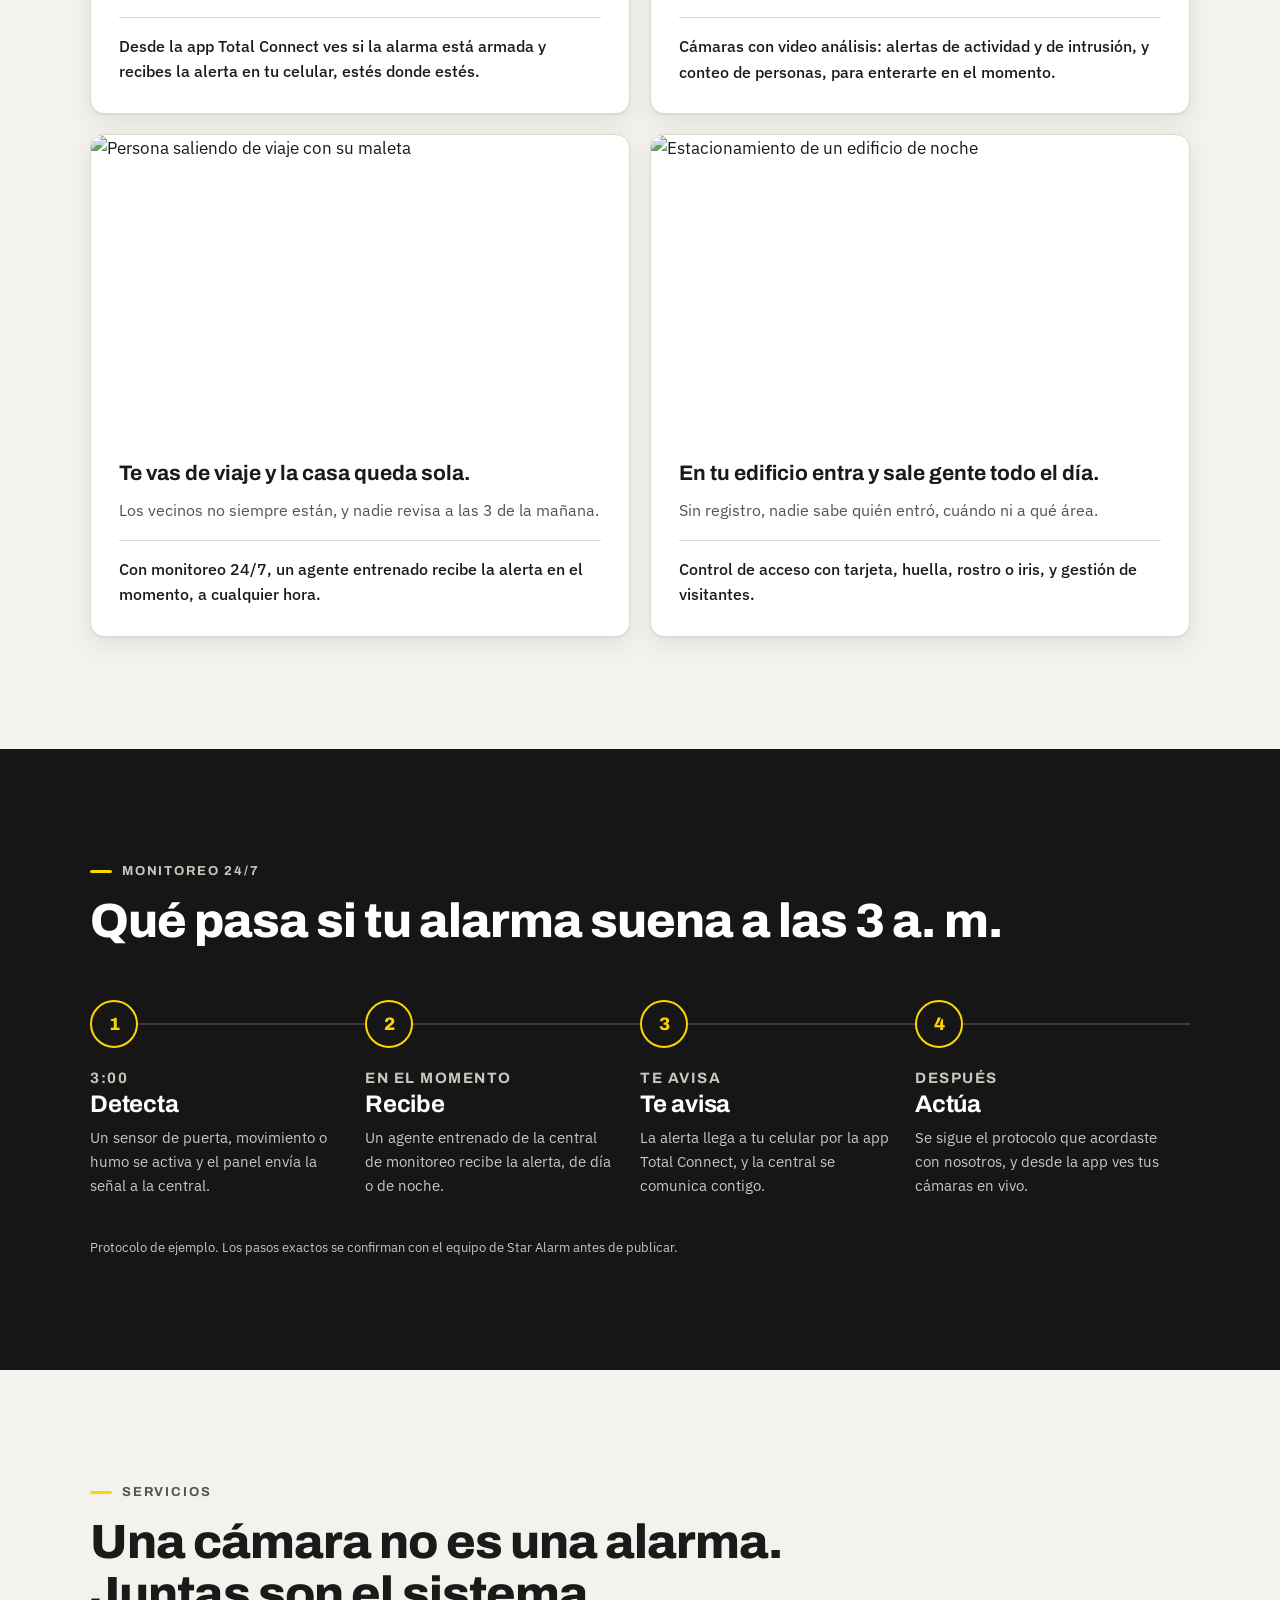
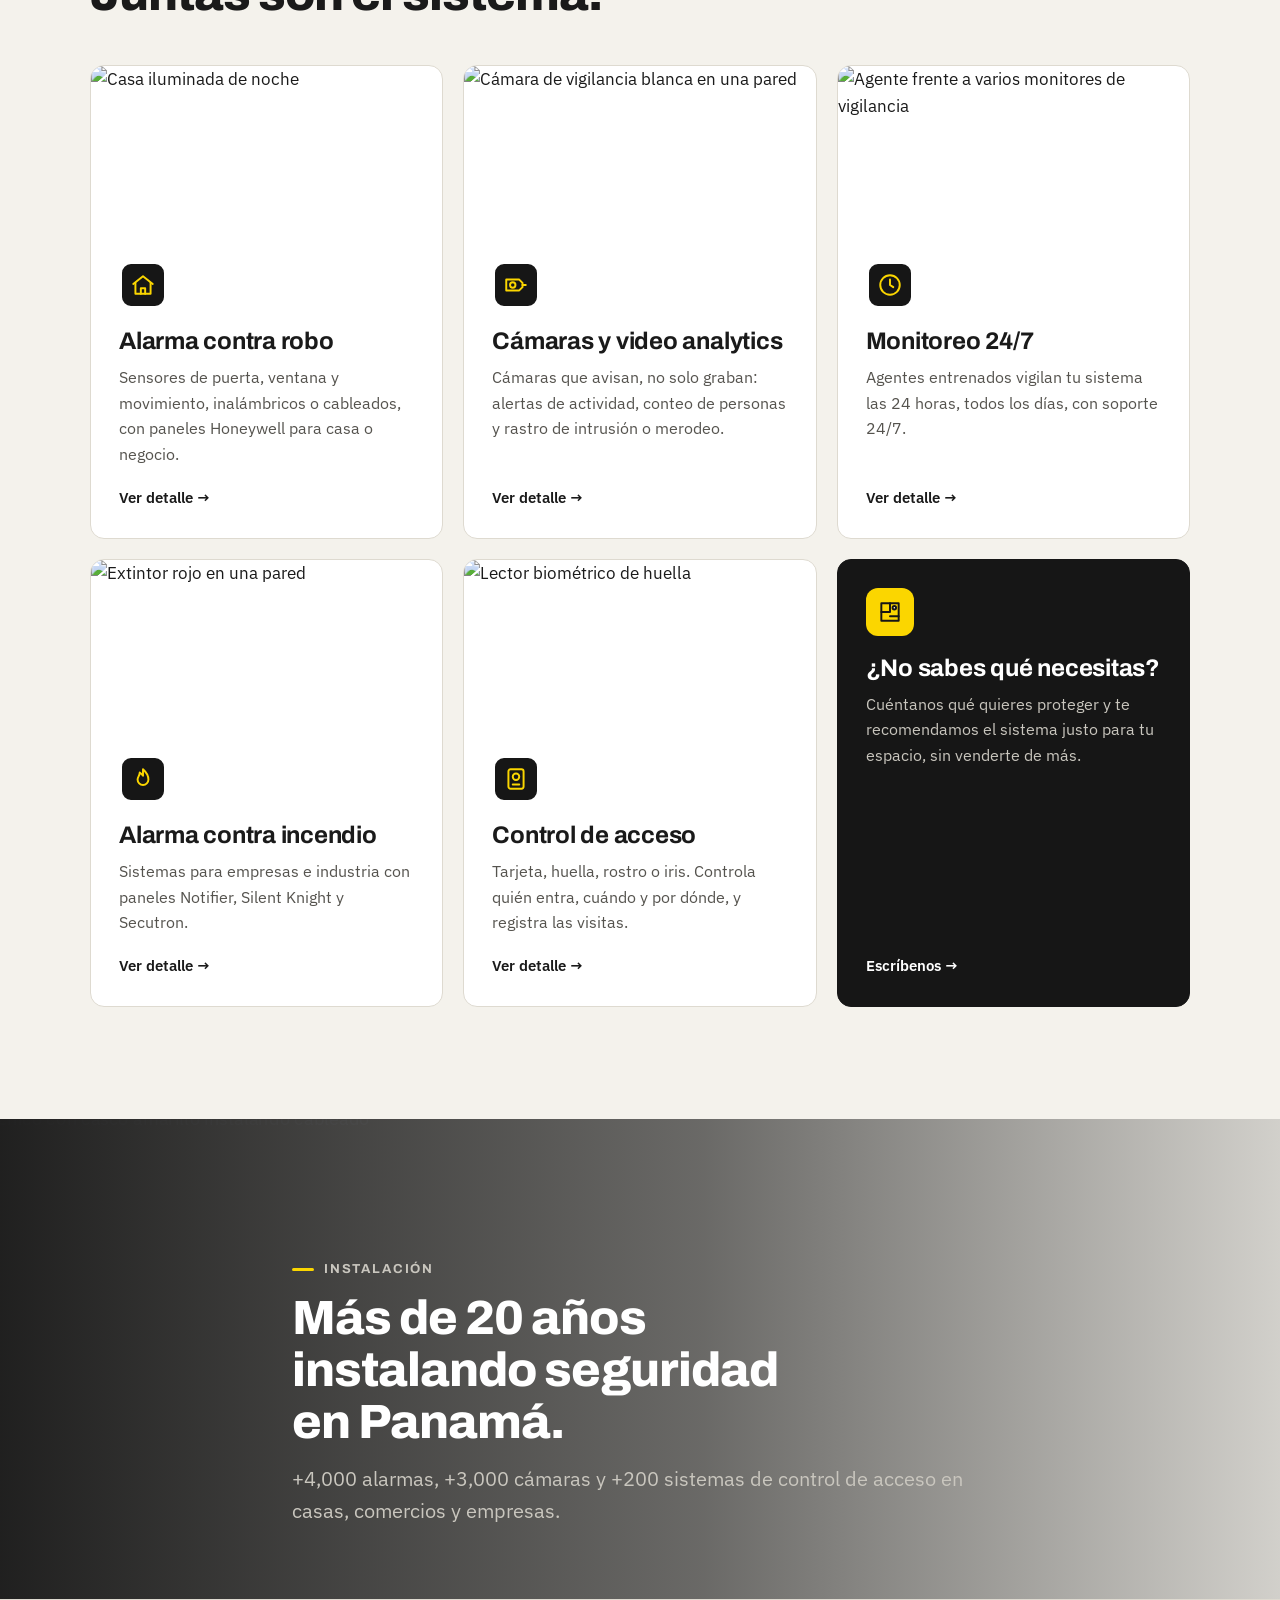
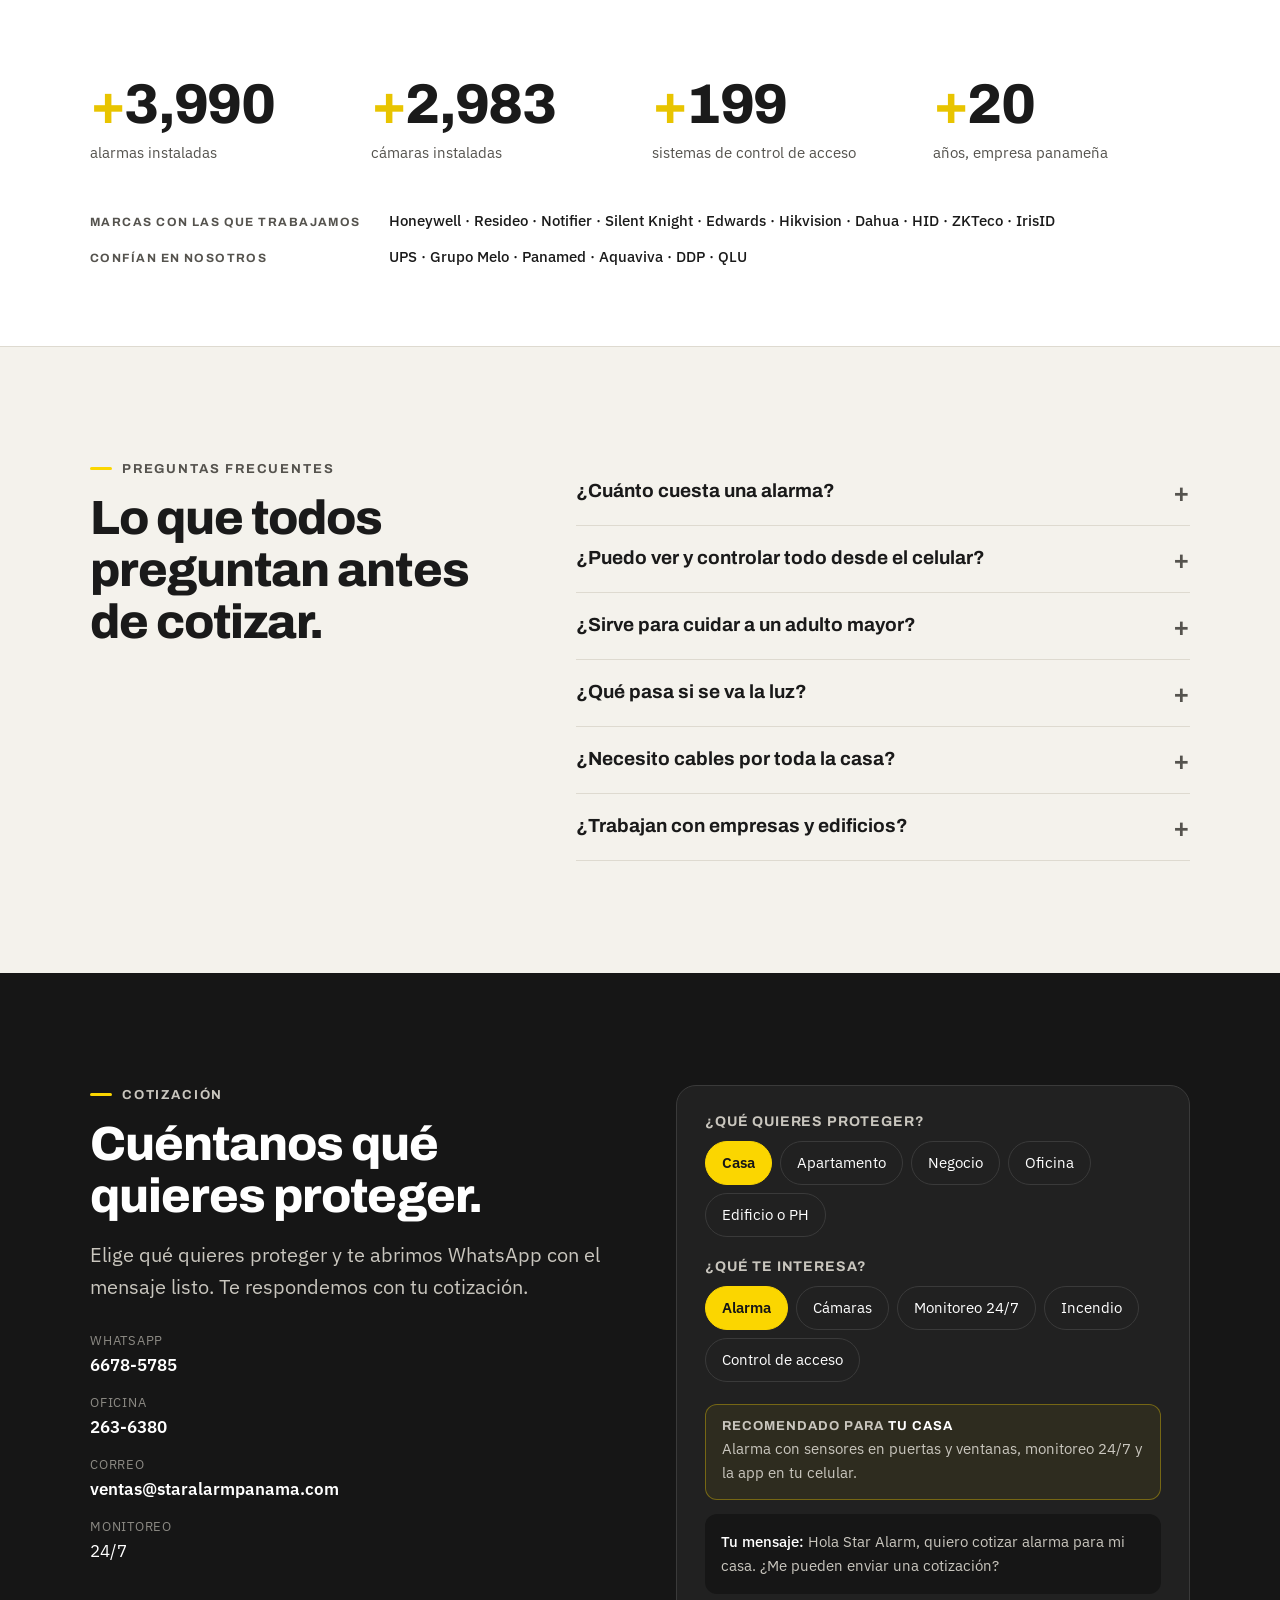
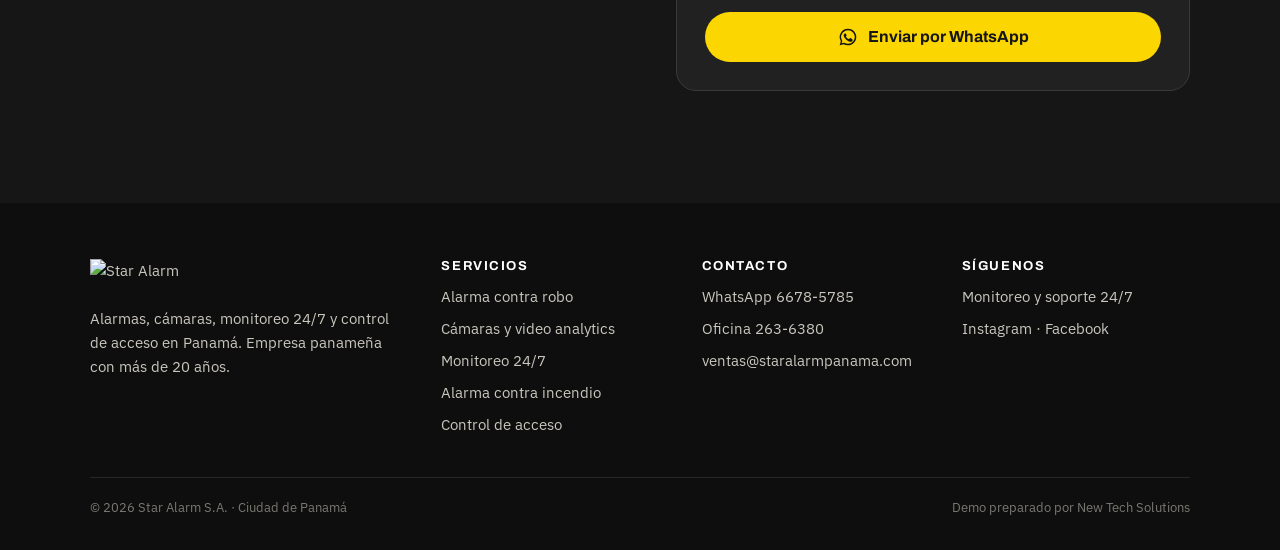
==== commit 374e46e1: "Demo v2: simulador interactivo, timeline animado, contadores, marcas y recomendador Co-Authored-By: " ====
--- a/index.html
+++ b/index.html
@@ -45,11 +45,11 @@
 <main>
 
 <!-- SECTION: hero -->
-<section class="hero osc" id="inicio">
+<section class="hero osc" id="inicio" data-spot>
   <div class="wrap">
     <div class="rv">
       <p class="kicker">Alarmas · Cámaras · Monitoreo 24/7</p>
-      <h1>Si algo pasa, <em>te enteras primero.</em></h1>
+      <h1 class="titulo-anim"><span>Si</span> <span>algo</span> <span>pasa,</span> <em><span>te</span> <span>enteras</span> <span>primero.</span></em></h1>
       <p class="lead">Alarmas, cámaras y monitoreo 24/7 para casas, negocios y edificios en Panamá. Te recomendamos solo lo que tu espacio necesita, y te avisamos al celular si algo pasa.</p>
       <div class="hero__acciones">
         <a class="btn btn--prim" href="https://wa.me/50766785785?text=Hola%20Star%20Alarm%2C%20quiero%20cotizar%20un%20sistema%20de%20seguridad." data-wa><svg viewBox="0 0 24 24" aria-hidden="true" fill="currentColor"><path d="M12 2a10 10 0 0 0-8.6 15.1L2 22l5-1.3A10 10 0 1 0 12 2Zm0 18.2c-1.5 0-3-.4-4.3-1.2l-.3-.2-3 .8.8-2.9-.2-.3A8.2 8.2 0 1 1 12 20.2Zm4.5-6.1c-.2-.1-1.5-.7-1.7-.8-.2-.1-.4-.1-.6.1l-.8 1c-.1.2-.3.2-.5.1a6.7 6.7 0 0 1-3.3-2.9c-.2-.4.2-.4.7-1.3.1-.2 0-.3 0-.4l-.8-1.8c-.2-.5-.4-.4-.6-.4h-.5a1 1 0 0 0-.7.3 3 3 0 0 0-.9 2.2 5.2 5.2 0 0 0 1.1 2.8 11.9 11.9 0 0 0 4.6 4c1.7.7 2.3.8 3.2.7.5-.1 1.5-.6 1.7-1.2.2-.6.2-1.1.2-1.2-.1-.1-.3-.2-.5-.3Z"/></svg>Pide tu cotización</a>
@@ -62,35 +62,56 @@
       </ul>
     </div>
 
-    <figure class="plano rv" aria-label="Ejemplo de levantamiento: plano de un apartamento con cuatro puntos de protección">
-      <div class="plano__cab"><span>Ejemplo · Apartamento tipo</span><span class="plano__estado"><i></i>Sistema armado</span></div>
-      <svg viewBox="0 0 520 330" role="img" aria-hidden="true">
-        <rect class="muro" x="10" y="10" width="380" height="250" rx="4"/>
-        <path class="muro-int" d="M190 10v110M190 165v95M10 150h120M250 150h140M250 150v-40"/>
-        <path class="muro" d="M390 60h110v200H390"/>
-        <path class="muro-int" d="M60 260v-10M110 260v-10" />
-        <text class="etq-zona" x="30" y="40">Habitación</text>
-        <text class="etq-zona" x="210" y="40">Sala · comedor</text>
-        <text class="etq-zona" x="30" y="180">Cocina</text>
-        <text class="etq-zona" x="270" y="180">Habitación</text>
-        <text class="etq-zona" x="408" y="88">Balcón</text>
-        <text class="etq-zona" x="20" y="315">Parqueo</text>
-        <path d="M10 285h240" stroke="#5A5852" stroke-width="2" stroke-dasharray="6 6"/>
-        <g class="punto"><circle class="h" cx="190" cy="142" r="12"/><circle class="n" cx="190" cy="142" r="9"/><text x="190" y="146" text-anchor="middle" font-family="Archivo" font-weight="800" font-size="11" fill="#161616">1</text></g>
-        <g class="punto"><circle class="h" cx="300" cy="80" r="12"/><circle class="n" cx="300" cy="80" r="9"/><text x="300" y="84" text-anchor="middle" font-family="Archivo" font-weight="800" font-size="11" fill="#161616">2</text></g>
-        <g class="punto"><circle class="h" cx="460" cy="150" r="12"/><circle class="n" cx="460" cy="150" r="9"/><text x="460" y="154" text-anchor="middle" font-family="Archivo" font-weight="800" font-size="11" fill="#161616">3</text></g>
-        <g class="punto"><circle class="h" cx="160" cy="305" r="12"/><circle class="n" cx="160" cy="305" r="9"/><text x="160" y="309" text-anchor="middle" font-family="Archivo" font-weight="800" font-size="11" fill="#161616">4</text></g>
-        <path d="M160 305 L235 268 M160 305 L235 330" stroke="#FBD600" stroke-opacity=".35" stroke-width="1.5"/>
-      </svg>
-      <ul class="leyenda">
-        <li><b>1</b><span><strong>Puerta principal</strong>Sensor magnético</span></li>
-        <li><b>2</b><span><strong>Sala</strong>Detector de movimiento</span></li>
-        <li><b>3</b><span><strong>Balcón</strong>Sensor de ventana o cortina</span></li>
-        <li><b>4</b><span><strong>Parqueo</strong>Cámara con alertas de actividad</span></li>
-      </ul>
+    <figure class="plano rv" data-armado="true" aria-label="Simulador: plano de un apartamento con cuatro puntos de protección">
+      <div class="plano__cab">
+        <span class="plano__tit">Tu casa, punto por punto</span>
+        <button class="switch" type="button" aria-pressed="true" data-switch><span class="switch__track"><span class="switch__knob"></span></span><span class="switch__txt" data-switch-txt>Armado</span></button>
+      </div>
+      <div class="plano__lienzo">
+        <svg viewBox="0 0 520 330" role="img" aria-hidden="true">
+          <defs><pattern id="rej" width="20" height="20" patternUnits="userSpaceOnUse"><path d="M20 0H0V20" fill="none" stroke="#2A2A2A" stroke-width="1"/></pattern></defs>
+          <rect x="0" y="0" width="520" height="330" fill="url(#rej)"/>
+          <rect class="zona-alerta" data-zona="sala" x="192" y="12" width="196" height="136"/>
+          <rect class="zona-alerta" data-zona="entrada" x="150" y="112" width="80" height="60"/>
+          <rect class="zona-alerta" data-zona="balcon" x="392" y="62" width="106" height="196"/>
+          <rect class="zona-alerta" data-zona="parqueo" x="10" y="288" width="300" height="40"/>
+          <rect class="muro" x="10" y="10" width="380" height="250" rx="4"/>
+          <path class="muro-int" d="M190 10v110M190 165v95M10 150h120M250 150h140M250 150v-40"/>
+          <path class="muro" d="M390 60h110v200H390"/>
+          <text class="etq-zona" x="30" y="40">Habitación</text>
+          <text class="etq-zona" x="210" y="40">Sala · comedor</text>
+          <text class="etq-zona" x="30" y="180">Cocina</text>
+          <text class="etq-zona" x="270" y="180">Habitación</text>
+          <text class="etq-zona" x="408" y="88">Balcón</text>
+          <text class="etq-zona" x="20" y="315">Parqueo</text>
+          <path d="M10 285h300" stroke="#5A5852" stroke-width="2" stroke-dasharray="6 6"/>
+          <path class="cono" d="M160 305 L250 270 L250 330 Z"/>
+          <g class="punto" data-p="entrada" tabindex="0" role="button" aria-label="Puerta principal: sensor magnético"><circle class="h" cx="190" cy="142" r="12"/><circle class="n" cx="190" cy="142" r="10"/><text x="190" y="146" text-anchor="middle">1</text></g>
+          <g class="punto" data-p="sala" tabindex="0" role="button" aria-label="Sala: detector de movimiento"><circle class="h" cx="300" cy="80" r="12"/><circle class="n" cx="300" cy="80" r="10"/><text x="300" y="84" text-anchor="middle">2</text></g>
+          <g class="punto" data-p="balcon" tabindex="0" role="button" aria-label="Balcón: sensor de ventana"><circle class="h" cx="460" cy="150" r="12"/><circle class="n" cx="460" cy="150" r="10"/><text x="460" y="154" text-anchor="middle">3</text></g>
+          <g class="punto" data-p="parqueo" tabindex="0" role="button" aria-label="Parqueo: cámara con alertas de actividad"><circle class="h" cx="160" cy="305" r="12"/><circle class="n" cx="160" cy="305" r="10"/><text x="160" y="309" text-anchor="middle">4</text></g>
+        </svg>
+        <div class="tip" data-tip hidden></div>
+      </div>
+
+      <div class="notif" data-notif aria-live="polite">
+        <div class="notif__app"><span class="notif__ico">!</span>TOTAL CONNECT<span class="notif__hora" data-hora>ahora</span></div>
+        <strong data-notif-t>Movimiento detectado</strong>
+        <span data-notif-s>Sala · sistema armado</span>
+        <div class="notif__acc"><span>Ver cámara</span><span>Llamar a la central</span></div>
+      </div>
+      <div class="plano__pie">
+        <p class="plano__ayuda">Toca un punto para ver qué lo protege.</p>
+        <button class="btn btn--prim btn--sm" type="button" data-simular>Simular una alerta</button>
+      </div>
     </figure>
   </div>
 </section>
+
+<!-- SECTION: marcas -->
+<div class="marq" aria-label="Marcas con las que trabajamos">
+  <div class="marq__pista"><span>Honeywell</span><span>Resideo</span><span>Notifier</span><span>Hikvision</span><span>Dahua</span><span>HID</span><span>ZKTeco</span><span>IrisID</span><span>Silent Knight</span><span>Edwards</span><span>Mircom</span><span>Fire-Lite</span><span>Honeywell</span><span>Resideo</span><span>Notifier</span><span>Hikvision</span><span>Dahua</span><span>HID</span><span>ZKTeco</span><span>IrisID</span><span>Silent Knight</span><span>Edwards</span><span>Mircom</span><span>Fire-Lite</span></div>
+</div>
 
 <!-- SECTION: dolores -->
 <section class="dolores" id="dolores">
@@ -131,7 +152,7 @@
   <div class="wrap">
     <p class="kicker">Monitoreo 24/7</p>
     <h2 class="rv">Qué pasa si tu alarma suena a las 3 a.&nbsp;m.</h2>
-    <ol class="pasos">
+    <ol class="pasos" data-pasos><span class="pasos__prog" aria-hidden="true"></span>
       <li class="paso rv"><div class="paso__n">1</div><p class="paso__t">3:00</p><h3>Detecta</h3><p>Un sensor de puerta, movimiento o humo se activa y el panel envía la señal a la central.</p></li>
       <li class="paso rv"><div class="paso__n">2</div><p class="paso__t">En el momento</p><h3>Recibe</h3><p>Un agente entrenado de la central de monitoreo recibe la alerta, de día o de noche.</p></li>
       <li class="paso rv"><div class="paso__n">3</div><p class="paso__t">Te avisa</p><h3>Te avisa</h3><p>La alerta llega a tu celular por la app Total Connect, y la central se comunica contigo.</p></li>
@@ -167,10 +188,10 @@
 <section class="prueba" aria-label="Trayectoria">
   <div class="wrap">
     <div class="cifras">
-      <div class="rv"><p class="cifra__n"><span>+</span>4,000</p><p class="cifra__t">alarmas instaladas</p></div>
-      <div class="rv"><p class="cifra__n"><span>+</span>3,000</p><p class="cifra__t">cámaras instaladas</p></div>
-      <div class="rv"><p class="cifra__n"><span>+</span>200</p><p class="cifra__t">sistemas de control de acceso</p></div>
-      <div class="rv"><p class="cifra__n"><span>+</span>20</p><p class="cifra__t">años, empresa panameña</p></div>
+      <div class="rv"><p class="cifra__n"><span>+</span><b data-cuenta="4000">4,000</b></p><p class="cifra__t">alarmas instaladas</p></div>
+      <div class="rv"><p class="cifra__n"><span>+</span><b data-cuenta="3000">3,000</b></p><p class="cifra__t">cámaras instaladas</p></div>
+      <div class="rv"><p class="cifra__n"><span>+</span><b data-cuenta="200">200</b></p><p class="cifra__t">sistemas de control de acceso</p></div>
+      <div class="rv"><p class="cifra__n"><span>+</span><b data-cuenta="20">20</b></p><p class="cifra__t">años, empresa panameña</p></div>
     </div>
     <dl class="marcas">
       <dt>Marcas con las que trabajamos</dt><dd>Honeywell · Resideo · Notifier · Silent Knight · Edwards · Hikvision · Dahua · HID · ZKTeco · IrisID</dd>
@@ -232,7 +253,8 @@
           <label class="chip"><input type="checkbox" name="nec" value="control de acceso"><span>Control de acceso</span></label>
         </div>
       </fieldset>
-      <p class="armador__prev" aria-live="polite" id="armador-prev"></p>
+      <div class="reco" aria-live="polite"><p class="reco__t">Recomendado para <b data-reco-lugar>tu casa</b></p><p class="reco__d" data-reco-d></p></div>
+      <p class="armador__prev" id="armador-prev"></p>
       <a class="btn btn--prim" id="armador-btn" href="https://wa.me/50766785785?text=Hola%20Star%20Alarm%2C%20quiero%20cotizar%20un%20sistema%20de%20seguridad." target="_blank" rel="noopener"><svg viewBox="0 0 24 24" aria-hidden="true" fill="currentColor"><path d="M12 2a10 10 0 0 0-8.6 15.1L2 22l5-1.3A10 10 0 1 0 12 2Zm0 18.2c-1.5 0-3-.4-4.3-1.2l-.3-.2-3 .8.8-2.9-.2-.3A8.2 8.2 0 1 1 12 20.2Zm4.5-6.1c-.2-.1-1.5-.7-1.7-.8-.2-.1-.4-.1-.6.1l-.8 1c-.1.2-.3.2-.5.1a6.7 6.7 0 0 1-3.3-2.9c-.2-.4.2-.4.7-1.3.1-.2 0-.3 0-.4l-.8-1.8c-.2-.5-.4-.4-.6-.4h-.5a1 1 0 0 0-.7.3 3 3 0 0 0-.9 2.2 5.2 5.2 0 0 0 1.1 2.8 11.9 11.9 0 0 0 4.6 4c1.7.7 2.3.8 3.2.7.5-.1 1.5-.6 1.7-1.2.2-.6.2-1.1.2-1.2-.1-.1-.3-.2-.5-.3Z"/></svg>Enviar por WhatsApp</a>
     </form>
   </div>
@@ -249,7 +271,16 @@
     prev.innerHTML='<b>Tu mensaje:</b> '+txt;
     btn.href='https://wa.me/50766785785?text='+encodeURIComponent(txt);
   }
-  f.addEventListener('change',upd);upd();
+  var R={'mi casa':[['alarma','monitoreo 24/7'],'Alarma con sensores en puertas y ventanas, monitoreo 24/7 y la app en tu celular.'],
+   'mi apartamento':[['alarma','monitoreo 24/7'],'Alarma inalámbrica, sin obra, con alertas en tu celular y monitoreo 24/7.'],
+   'mi negocio':[['alarma','cámaras','monitoreo 24/7'],'Cámaras con video análisis en caja y entrada, alarma para cuando cierras y monitoreo 24/7.'],
+   'mi oficina':[['cámaras','control de acceso'],'Control de acceso con registro de asistencia y visitantes, y cámaras en accesos.'],
+   'un edificio / PH':[['cámaras','control de acceso','alarma contra incendio'],'Control de acceso para residentes y visitas, cámaras en áreas comunes y sistema contra incendio.']};
+  var recoL=f.querySelector('[data-reco-lugar]'),recoD=f.querySelector('[data-reco-d]');
+  function reco(e){var l=(f.querySelector('input[name=lugar]:checked')||{}).value;if(!R[l])return;
+    recoL.textContent=l.replace('mi ','tu ').replace('un edificio / PH','tu edificio o PH');recoD.textContent=R[l][1];
+    if(e&&e.target.name==='lugar'){f.querySelectorAll('input[name=nec]').forEach(function(i){i.checked=R[l][0].indexOf(i.value)>-1})}}
+  f.addEventListener('change',function(e){reco(e);upd()});reco();upd();
 })();
 </script>
 
@@ -304,5 +335,6 @@
 })();
 </script>
 
+<script src="/app.js" defer></script>
 </body>
 </html>
--- a/styles.css
+++ b/styles.css
@@ -218,3 +218,122 @@
 .banda--corta::after{background:linear-gradient(180deg,rgba(22,22,22,.55),rgba(244,242,236,0) 60%)}
 .ficha__img{margin-top:24px;border-radius:var(--r);aspect-ratio:3/2;object-fit:cover;width:100%;height:auto;box-shadow:var(--sombra)}
 @media (max-width:760px){.banda{min-height:420px}.banda--corta{min-height:200px}}
+
+/* ===== v2: pulido e interacción ===== */
+::selection{background:var(--amarillo);color:var(--carbon)}
+:focus-visible{outline:2px solid var(--amarillo);outline-offset:3px;border-radius:4px}
+.nav{transition:background-color .3s ease,border-color .3s ease}
+.nav .wrap{transition:height .3s ease}
+.nav--scroll{background:rgba(14,14,14,.97)}
+.nav--scroll .wrap{height:60px}
+
+/* hero: luz y textura */
+.hero{position:relative;isolation:isolate;padding-top:clamp(56px,8vw,112px)}
+.hero::before{content:"";position:absolute;inset:0;z-index:-1;background:
+ radial-gradient(600px circle at var(--mx,70%) var(--my,30%),rgba(251,214,0,.10),transparent 60%),
+ radial-gradient(900px 500px at 85% -10%,rgba(251,214,0,.12),transparent 60%),
+ linear-gradient(rgba(255,255,255,.035) 1px,transparent 1px) 0 0/48px 48px,
+ linear-gradient(90deg,rgba(255,255,255,.035) 1px,transparent 1px) 0 0/48px 48px}
+.hero::after{content:"";position:absolute;left:0;right:0;bottom:0;height:120px;z-index:-1;background:linear-gradient(transparent,var(--carbon))}
+.titulo-anim span{display:inline-block;opacity:0;transform:translateY(.4em);animation:sube .7s cubic-bezier(.2,.7,.2,1) forwards}
+.titulo-anim span:nth-child(1){animation-delay:.05s}.titulo-anim span:nth-child(2){animation-delay:.12s}.titulo-anim span:nth-child(3){animation-delay:.19s}
+.titulo-anim em span:nth-child(1){animation-delay:.3s}.titulo-anim em span:nth-child(2){animation-delay:.37s}.titulo-anim em span:nth-child(3){animation-delay:.44s}
+@keyframes sube{to{opacity:1;transform:none}}
+.hero .btn--prim{box-shadow:0 10px 30px -10px rgba(251,214,0,.55)}
+
+/* plano interactivo */
+.plano{background:linear-gradient(180deg,#1E1E1E,#171717);box-shadow:0 30px 80px -30px rgba(0,0,0,.8),inset 0 1px 0 rgba(255,255,255,.05);padding:20px}
+.plano__tit{font:700 13px var(--f-titulo);letter-spacing:.1em;text-transform:uppercase;color:var(--blanco)}
+.plano__lienzo{position:relative;border-radius:12px;overflow:hidden;background:#141414;border:1px solid #2A2A2A}
+.plano svg text{font:800 11px var(--f-titulo);fill:var(--carbon);pointer-events:none}
+.plano svg .etq-zona{fill:#7A7872;font:600 11px var(--f-texto)}
+.plano .punto{cursor:pointer;outline:none}
+.plano .punto circle.n{transition:fill .3s ease,r .2s ease}
+.plano .punto:hover circle.n,.plano .punto:focus-visible circle.n,.plano .punto.is-sel circle.n{r:13}
+.plano .punto:focus-visible circle.n{stroke:#fff;stroke-width:2}
+.plano[data-armado="false"] .punto circle.n{fill:#5A5852}
+.plano[data-armado="false"] .punto circle.h{animation:none;opacity:0}
+.plano .cono{fill:var(--amarillo);opacity:.08;transition:opacity .3s}
+.plano[data-armado="false"] .cono{opacity:0}
+.zona-alerta{fill:#FF3B30;opacity:0;transition:opacity .3s ease}
+.zona-alerta.is-alerta{opacity:.18;animation:parpadeo 1s ease-in-out infinite}
+.plano .punto.is-alerta circle.n{fill:#FF3B30}
+.plano .punto.is-alerta circle.h{fill:#FF3B30;opacity:.5}
+@keyframes parpadeo{50%{opacity:.06}}
+.plano--alerta{border-color:rgba(255,59,48,.5)}
+.switch{display:inline-flex;align-items:center;gap:10px;background:none;border:0;color:var(--blanco);font:600 14px var(--f-texto);cursor:pointer;padding:4px}
+.switch__track{width:42px;height:24px;border-radius:999px;background:#3DD68C;position:relative;transition:background-color .25s}
+.switch__knob{position:absolute;top:3px;left:21px;width:18px;height:18px;border-radius:50%;background:#fff;transition:left .25s cubic-bezier(.3,.7,.3,1);box-shadow:0 1px 3px rgba(0,0,0,.3)}
+.switch[aria-pressed="false"] .switch__track{background:#4A4A4A}
+.switch[aria-pressed="false"] .switch__knob{left:3px}
+.plano__pie{display:flex;align-items:center;justify-content:space-between;gap:12px;margin-top:14px}
+.plano__ayuda{font-size:13px;color:#8C8A84}
+.tip{position:absolute;transform:translate(-50%,calc(-100% - 14px));width:220px;background:var(--blanco);color:var(--texto);border-radius:10px;padding:10px 12px;font-size:13px;line-height:1.45;box-shadow:0 12px 30px rgba(0,0,0,.4);z-index:3;pointer-events:none}
+.tip strong{display:block;font-family:var(--f-titulo);font-size:14px;margin-bottom:2px}
+.tip::after{content:"";position:absolute;left:50%;bottom:-6px;width:12px;height:12px;background:var(--blanco);transform:translateX(-50%) rotate(45deg)}
+.notif{position:absolute;right:-22px;top:-34px;width:min(290px,calc(100% - 24px));background:rgba(250,250,250,.96);backdrop-filter:blur(12px);color:var(--texto);border-radius:16px;padding:12px 14px;box-shadow:0 18px 40px rgba(0,0,0,.45);transform:translateY(-16px) scale(.96);opacity:0;pointer-events:none;transition:transform .45s cubic-bezier(.2,.8,.2,1),opacity .3s;z-index:4;font-size:13px}
+.notif.is-on{transform:none;opacity:1}
+.notif__app{display:flex;align-items:center;gap:8px;font-size:11px;letter-spacing:.06em;color:#6B6B70;margin-bottom:6px}
+.notif__ico{width:20px;height:20px;border-radius:6px;background:var(--carbon);color:var(--amarillo);display:grid;place-items:center;font:800 12px var(--f-titulo)}
+.notif__hora{margin-left:auto}
+.notif strong{display:block;font-family:var(--f-titulo);font-size:15px}
+.notif>span{color:#55534E}
+.notif__acc{display:flex;gap:6px;margin-top:10px}
+.notif__acc span{flex:1;text-align:center;background:#EDEBE6;border-radius:8px;padding:6px 4px;font-weight:600;font-size:12px}
+
+/* marquesina de marcas */
+.marq{background:var(--carbon);border-top:1px solid var(--linea-osc);border-bottom:1px solid var(--linea-osc);overflow:hidden;padding:20px 0;-webkit-mask:linear-gradient(90deg,transparent,#000 10%,#000 90%,transparent);mask:linear-gradient(90deg,transparent,#000 10%,#000 90%,transparent)}
+.marq__pista{display:flex;gap:56px;width:max-content;animation:marq 40s linear infinite}
+.marq:hover .marq__pista{animation-play-state:paused}
+.marq span{font:700 20px var(--f-titulo);letter-spacing:.02em;color:#6E6C66;white-space:nowrap;text-transform:uppercase}
+@keyframes marq{to{transform:translateX(-50%)}}
+
+/* tarjetas */
+.dolor,.serv{transition:transform .35s cubic-bezier(.2,.7,.2,1),box-shadow .35s ease,border-color .2s}
+.dolor:hover,.serv:hover{transform:translateY(-4px);box-shadow:0 2px 4px rgba(0,0,0,.05),0 22px 44px -16px rgba(0,0,0,.22)}
+.dolor__img,.serv__img{transition:transform .8s cubic-bezier(.2,.7,.2,1)}
+.dolor:hover .dolor__img,.serv:hover .serv__img{transform:scale(1.04)}
+.serv__mas{transition:gap .2s}.serv:hover .serv__mas{gap:12px}
+.dolor{position:relative}
+.dolor::before{content:"";position:absolute;left:0;top:0;bottom:0;width:4px;background:var(--amarillo);transform:scaleY(0);transform-origin:top;transition:transform .4s ease;z-index:1}
+.dolor:hover::before{transform:scaleY(1)}
+
+/* timeline 3 a.m. */
+.pasos{position:relative}
+.pasos__prog{position:absolute;left:0;right:0;top:23px;height:2px;background:var(--amarillo);transform:scaleX(0);transform-origin:left;z-index:0;transition:transform .15s linear}
+.paso{z-index:1;opacity:.45;transition:opacity .5s ease}
+.paso.on{opacity:1}
+.paso .paso__n{transition:background-color .4s,color .4s,box-shadow .4s}
+.paso.on .paso__n{background:var(--amarillo);color:var(--carbon);box-shadow:0 0 0 8px rgba(251,214,0,.15)}
+@media (max-width:960px){.pasos__prog{display:none}}
+
+/* cifras y banda */
+.cifra__n b{font-weight:inherit;font-variant-numeric:tabular-nums}
+.banda__img{transform:scale(1.06);transition:transform 6s ease}
+.banda:hover .banda__img{transform:scale(1)}
+
+/* recomendador */
+.reco{border:1px solid rgba(251,214,0,.35);background:rgba(251,214,0,.06);border-radius:12px;padding:14px 16px;margin-bottom:14px}
+.reco__t{font:700 13px var(--f-titulo);letter-spacing:.08em;text-transform:uppercase;color:var(--amarillo);margin-bottom:4px}
+.reco__t b{color:var(--blanco)}
+.reco__d{color:var(--texto-claro);font-size:15px}
+
+/* faq */
+.faq details{transition:background-color .2s}
+.faq details[open] p{animation:abre .35s ease}
+@keyframes abre{from{opacity:0;transform:translateY(-6px)}}
+
+/* servicios: subbarra fija */
+.subbar{position:sticky;top:60px;z-index:15;background:rgba(244,242,236,.92);backdrop-filter:blur(10px);border-bottom:1px solid var(--linea)}
+.subbar .subnav{margin:0;padding:12px 0;flex-wrap:nowrap;overflow-x:auto;scrollbar-width:none}
+.subbar .subnav a{color:var(--texto-suave);border-color:var(--linea);white-space:nowrap;transition:background-color .2s,color .2s,border-color .2s}
+.subbar .subnav a:hover{color:var(--texto);border-color:var(--texto-suave)}
+.subbar .subnav a.on{background:var(--carbon);color:var(--amarillo);border-color:var(--carbon)}
+.ficha{scroll-margin-top:130px}
+.ficha__img{transition:transform .6s cubic-bezier(.2,.7,.2,1)}
+.ficha:hover .ficha__img{transform:translateY(-4px)}
+
+@media (max-width:760px){.plano__pie{flex-direction:column;align-items:stretch}.plano__pie .btn{width:100%}.tip{width:190px}.marq span{font-size:16px}}
+@media (prefers-reduced-motion:reduce){.titulo-anim span{animation:none;opacity:1;transform:none}.marq__pista{animation:none}.zona-alerta.is-alerta{animation:none}.notif{transition:none}}
+
+@media (max-width:760px){.notif{top:auto;bottom:118px;left:12px;right:12px;width:auto}.plano__tit{font-size:11px}}
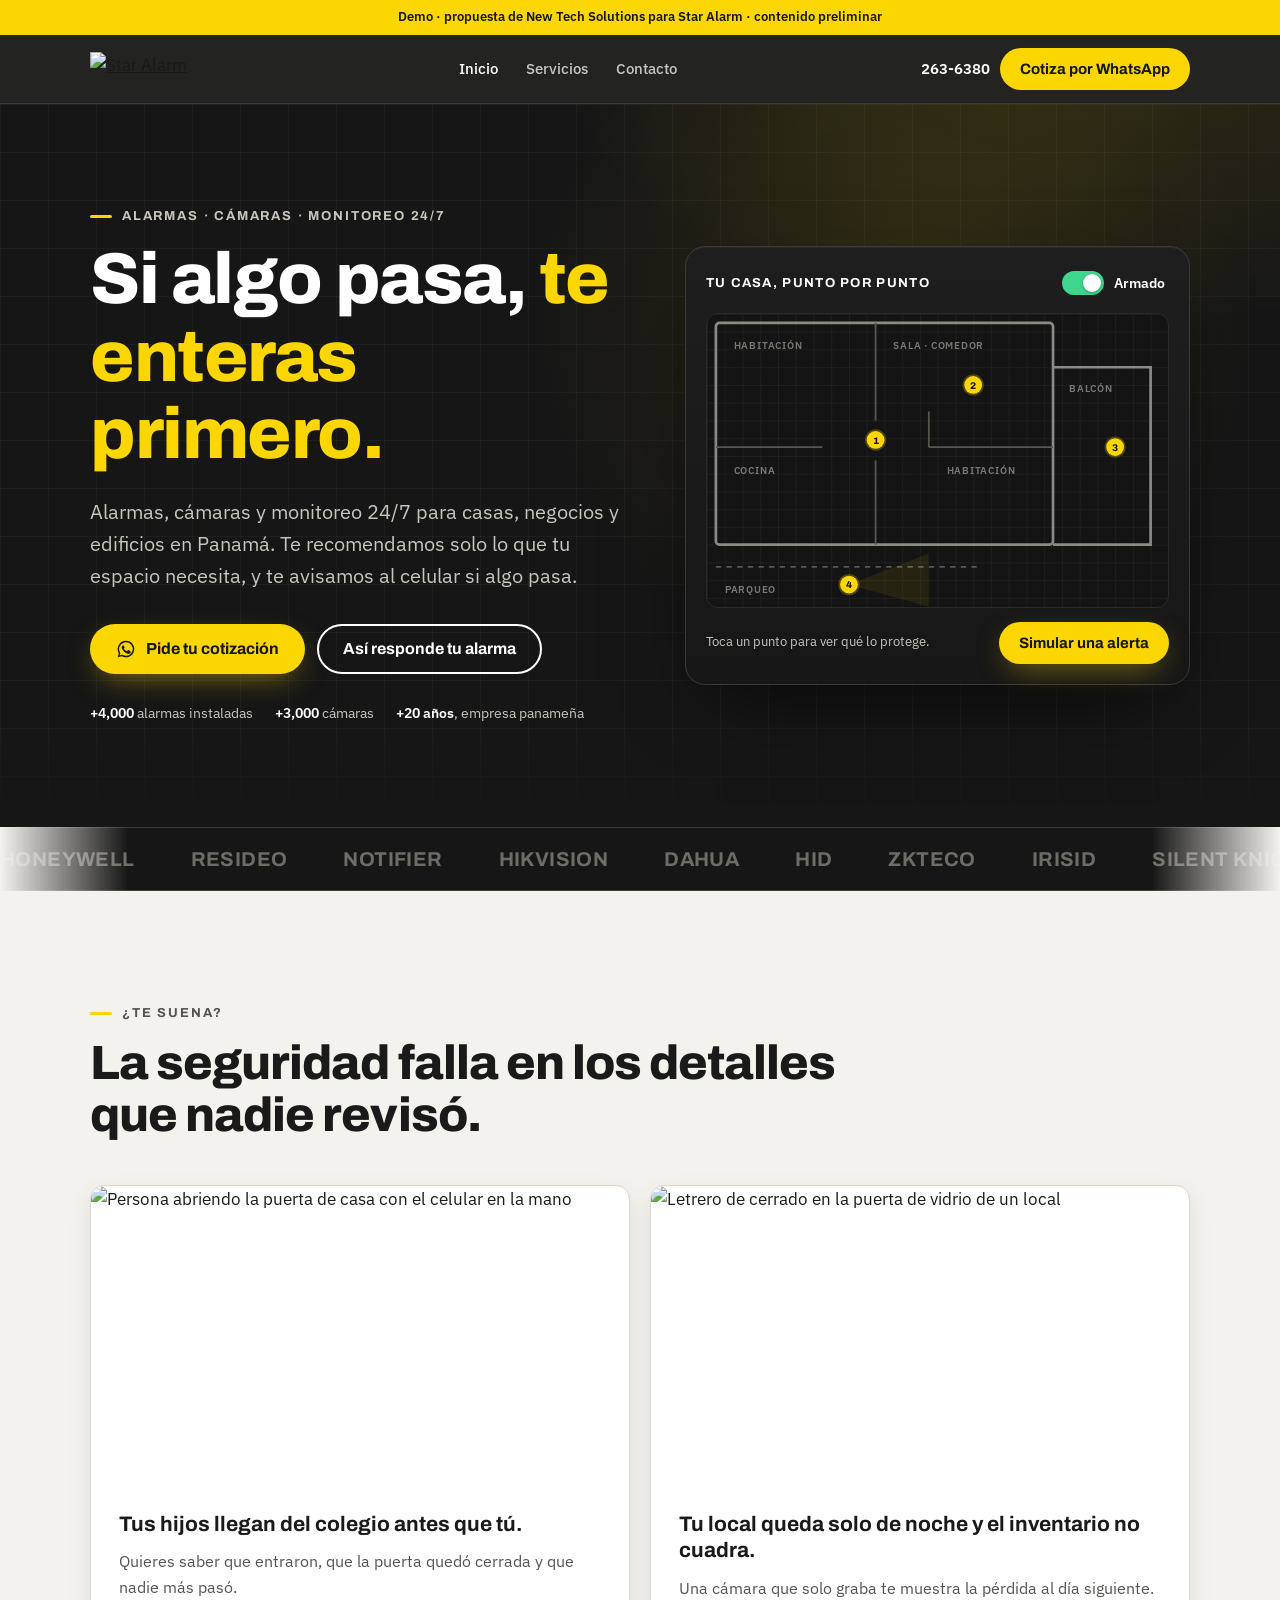
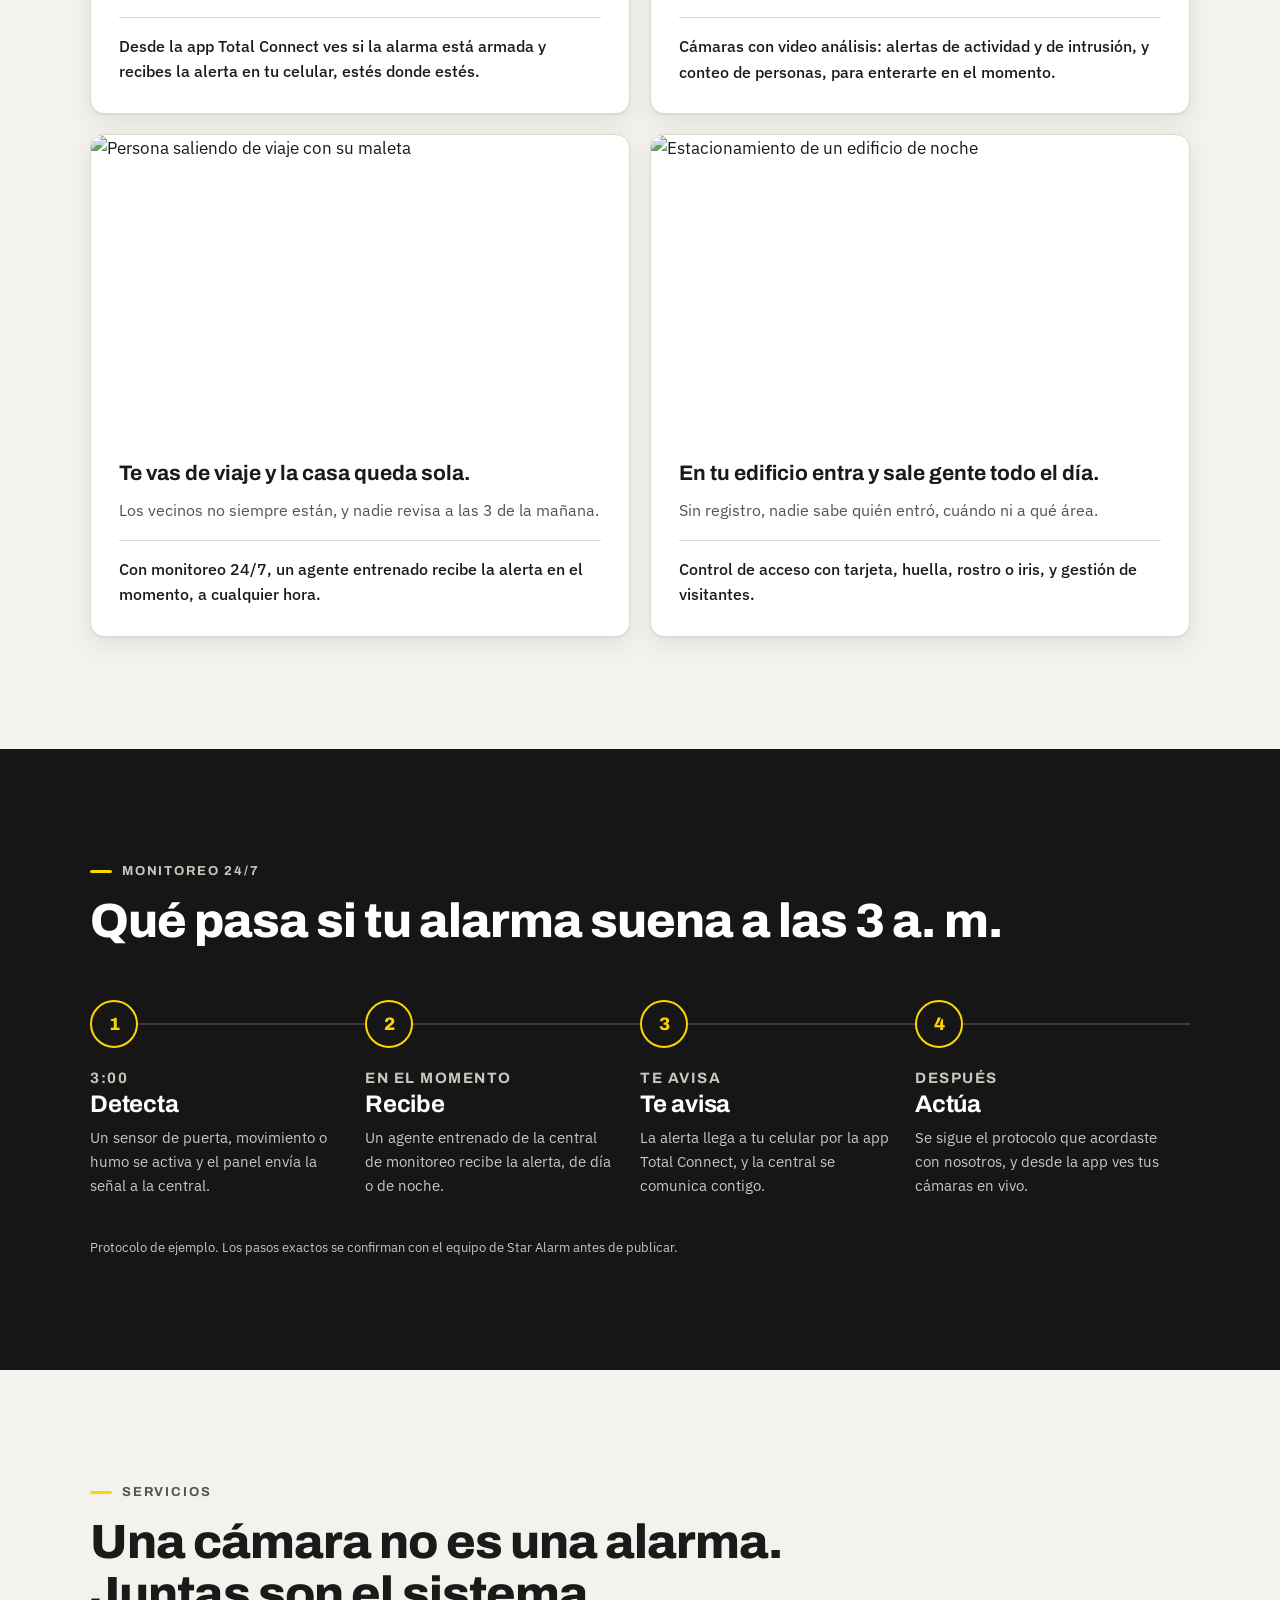
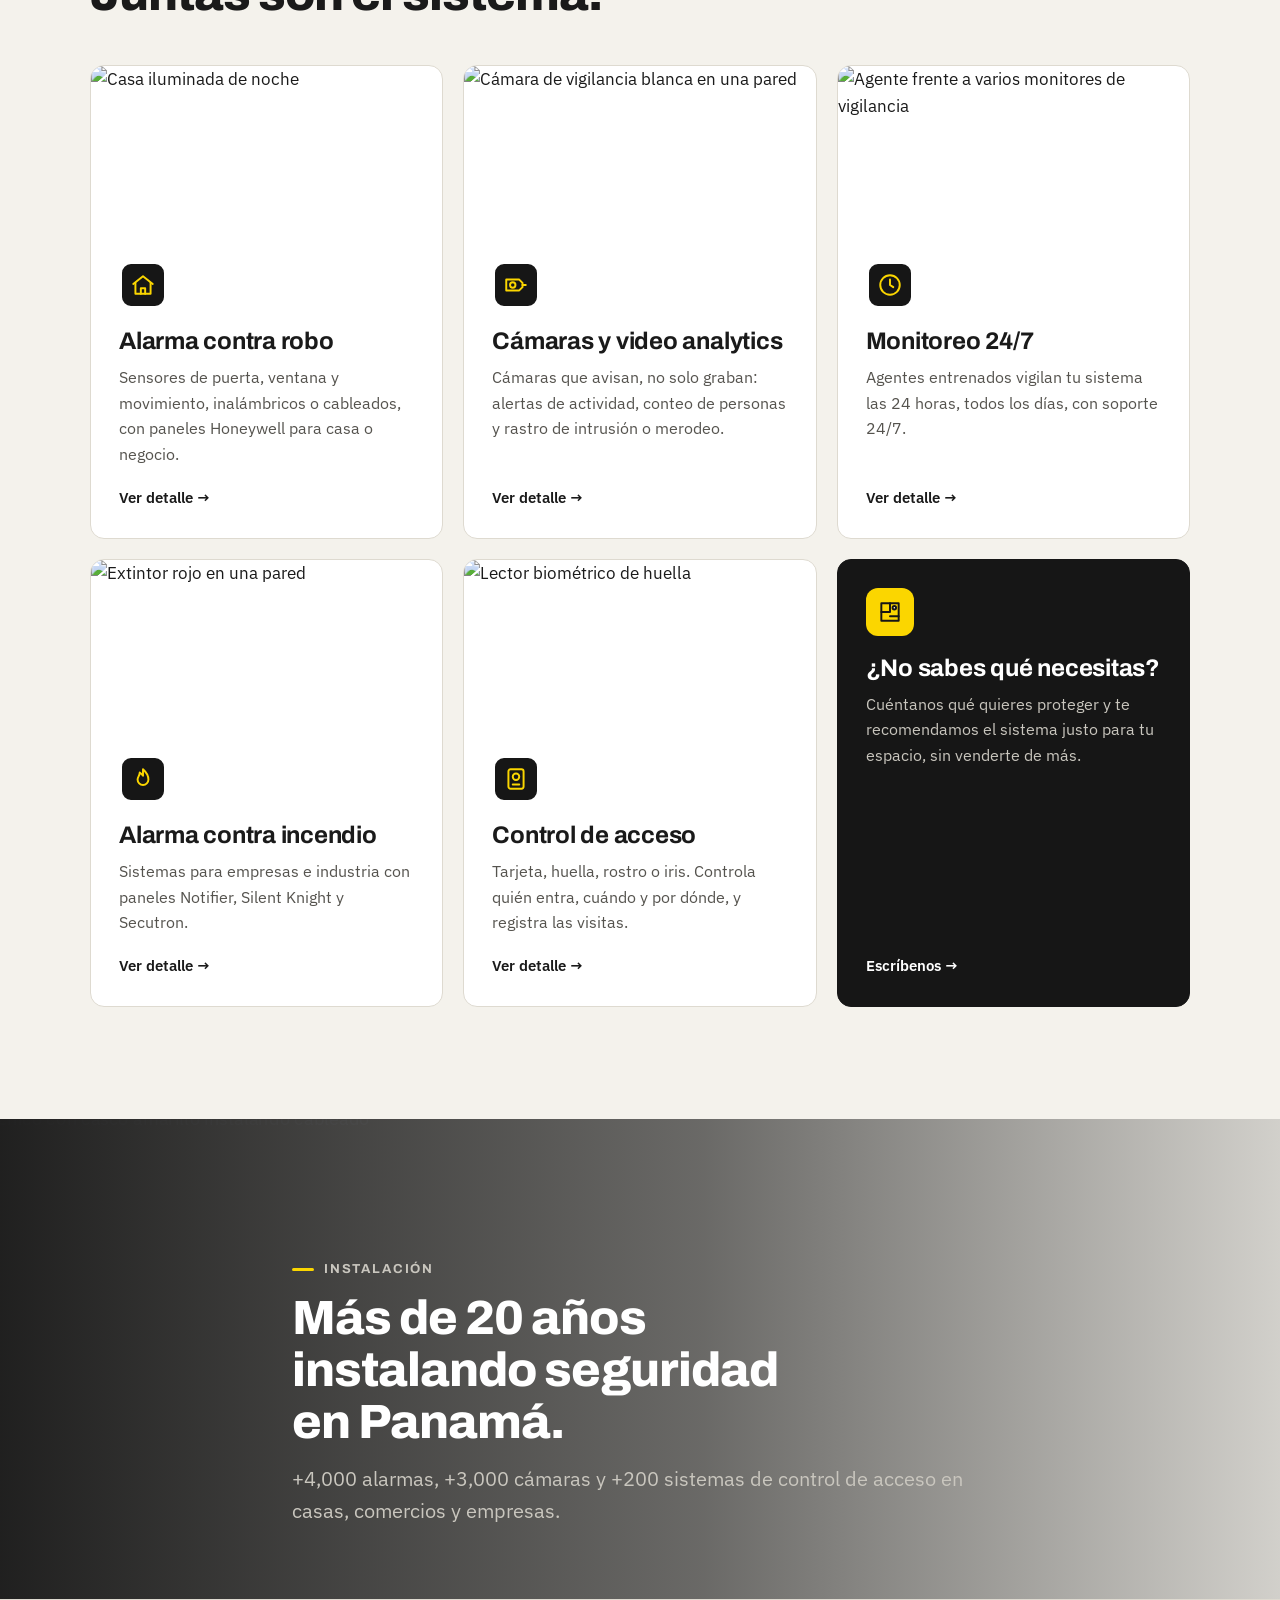
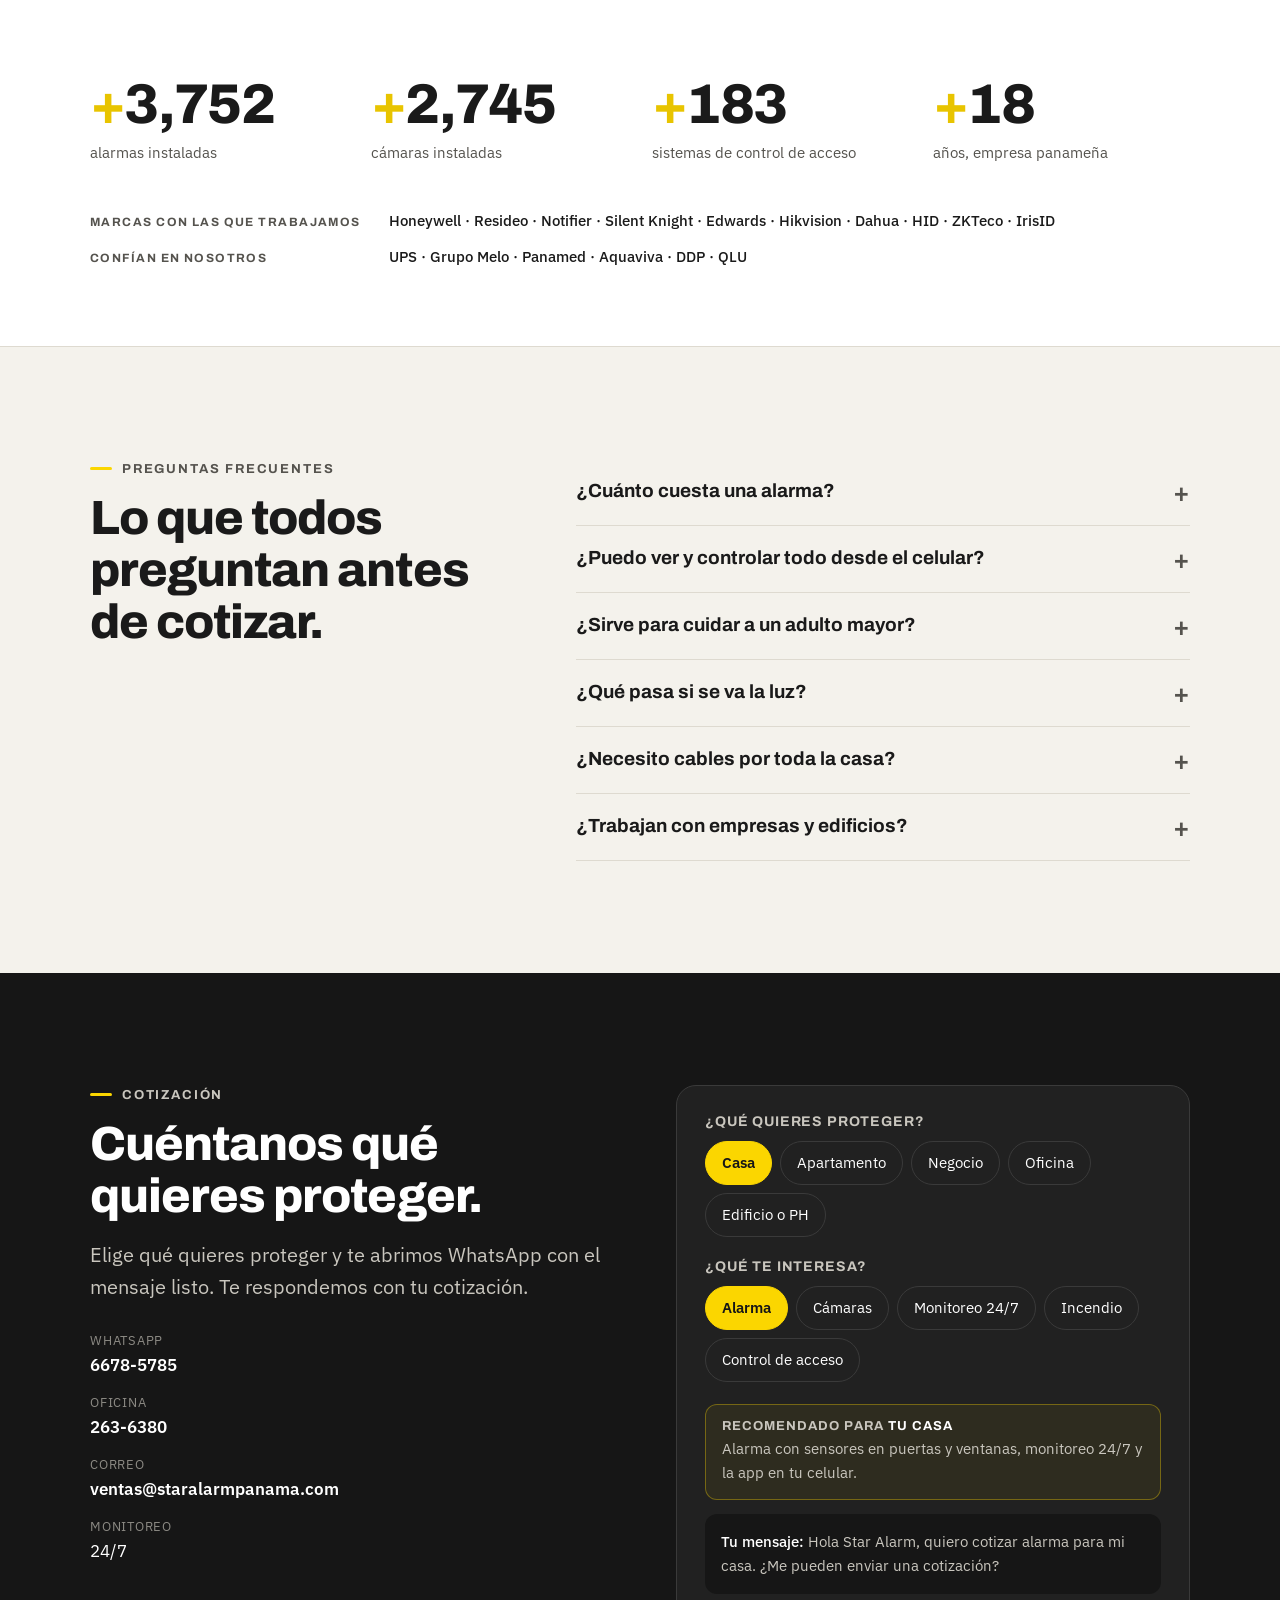
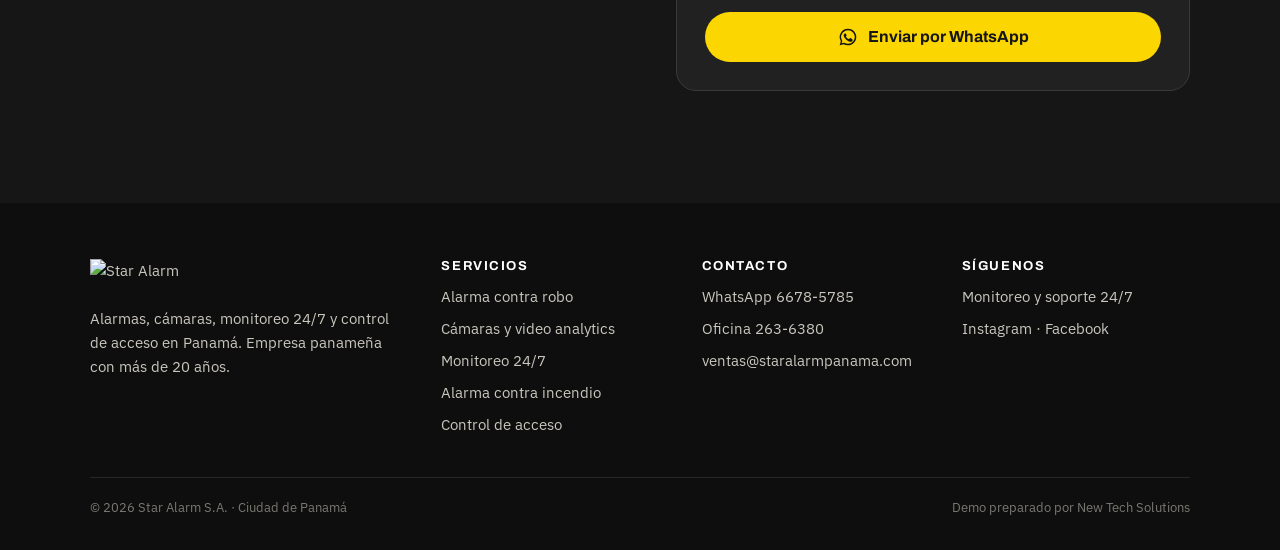
==== commit 961302e6: "Vista previa de enlaces: imagen Open Graph, metadatos y favicon Co-Authored-By: Claude Opus 5.5 <nor" ====
--- a/index.html
+++ b/index.html
@@ -8,9 +8,23 @@
 <!-- DEMO: quitar noindex al lanzar -->
 <meta name="robots" content="noindex, nofollow">
 <link rel="canonical" href="https://www.staralarmpanama.com/">
+<meta property="og:type" content="website">
+<meta property="og:site_name" content="Star Alarm">
+<meta property="og:locale" content="es_PA">
+<meta property="og:url" content="https://star-alarm-demo.vercel.app/">
 <meta property="og:title" content="Star Alarm · Si algo pasa, te enteras primero">
-<meta property="og:description" content="Alarmas, cámaras y monitoreo 24/7 en Panamá.">
-<meta property="og:locale" content="es_PA">
+<meta property="og:description" content="Alarmas, cámaras y monitoreo 24/7 para casas, negocios y edificios en Panamá.">
+<meta property="og:image" content="https://star-alarm-demo.vercel.app/og.jpg">
+<meta property="og:image:secure_url" content="https://star-alarm-demo.vercel.app/og.jpg">
+<meta property="og:image:type" content="image/jpeg">
+<meta property="og:image:width" content="1200">
+<meta property="og:image:height" content="630">
+<meta property="og:image:alt" content="Star Alarm: si algo pasa, te enteras primero">
+<meta name="twitter:card" content="summary_large_image">
+<meta name="twitter:title" content="Star Alarm · Si algo pasa, te enteras primero">
+<meta name="twitter:description" content="Alarmas, cámaras y monitoreo 24/7 para casas, negocios y edificios en Panamá.">
+<meta name="twitter:image" content="https://star-alarm-demo.vercel.app/og.jpg">
+<link rel="icon" href="data:image/svg+xml,%3Csvg xmlns='http://www.w3.org/2000/svg' viewBox='0 0 32 32'%3E%3Crect width='32' height='32' rx='7' fill='%23161616'/%3E%3Cpath d='M16 6 27 26H5z' fill='%23FBD600'/%3E%3C/svg%3E">
 <meta name="theme-color" content="#161616">
 <link rel="preconnect" href="https://fonts.googleapis.com"><link rel="preconnect" href="https://fonts.gstatic.com" crossorigin><link href="https://fonts.googleapis.com/css2?family=Archivo:wght@600;700;800&family=IBM+Plex+Sans:wght@400;500;600&display=swap" rel="stylesheet">
 <link rel="stylesheet" href="/styles.css">
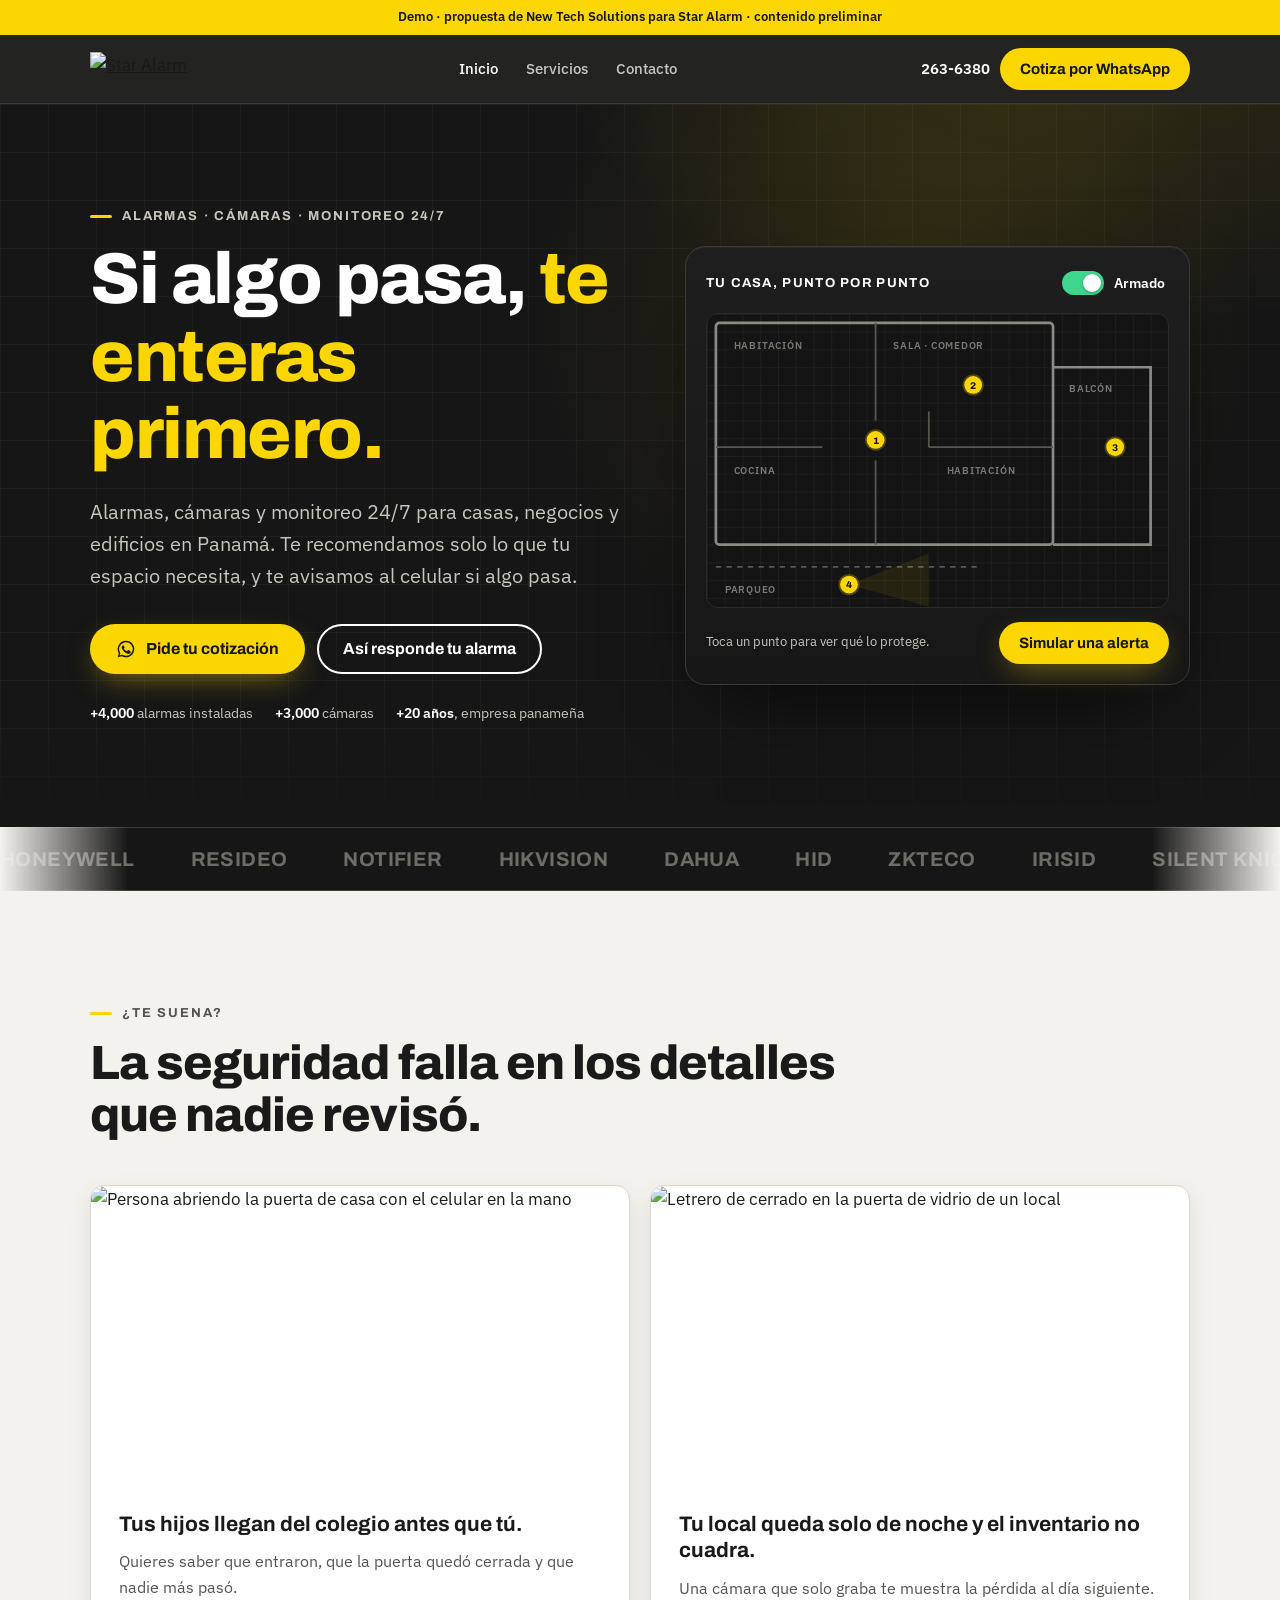
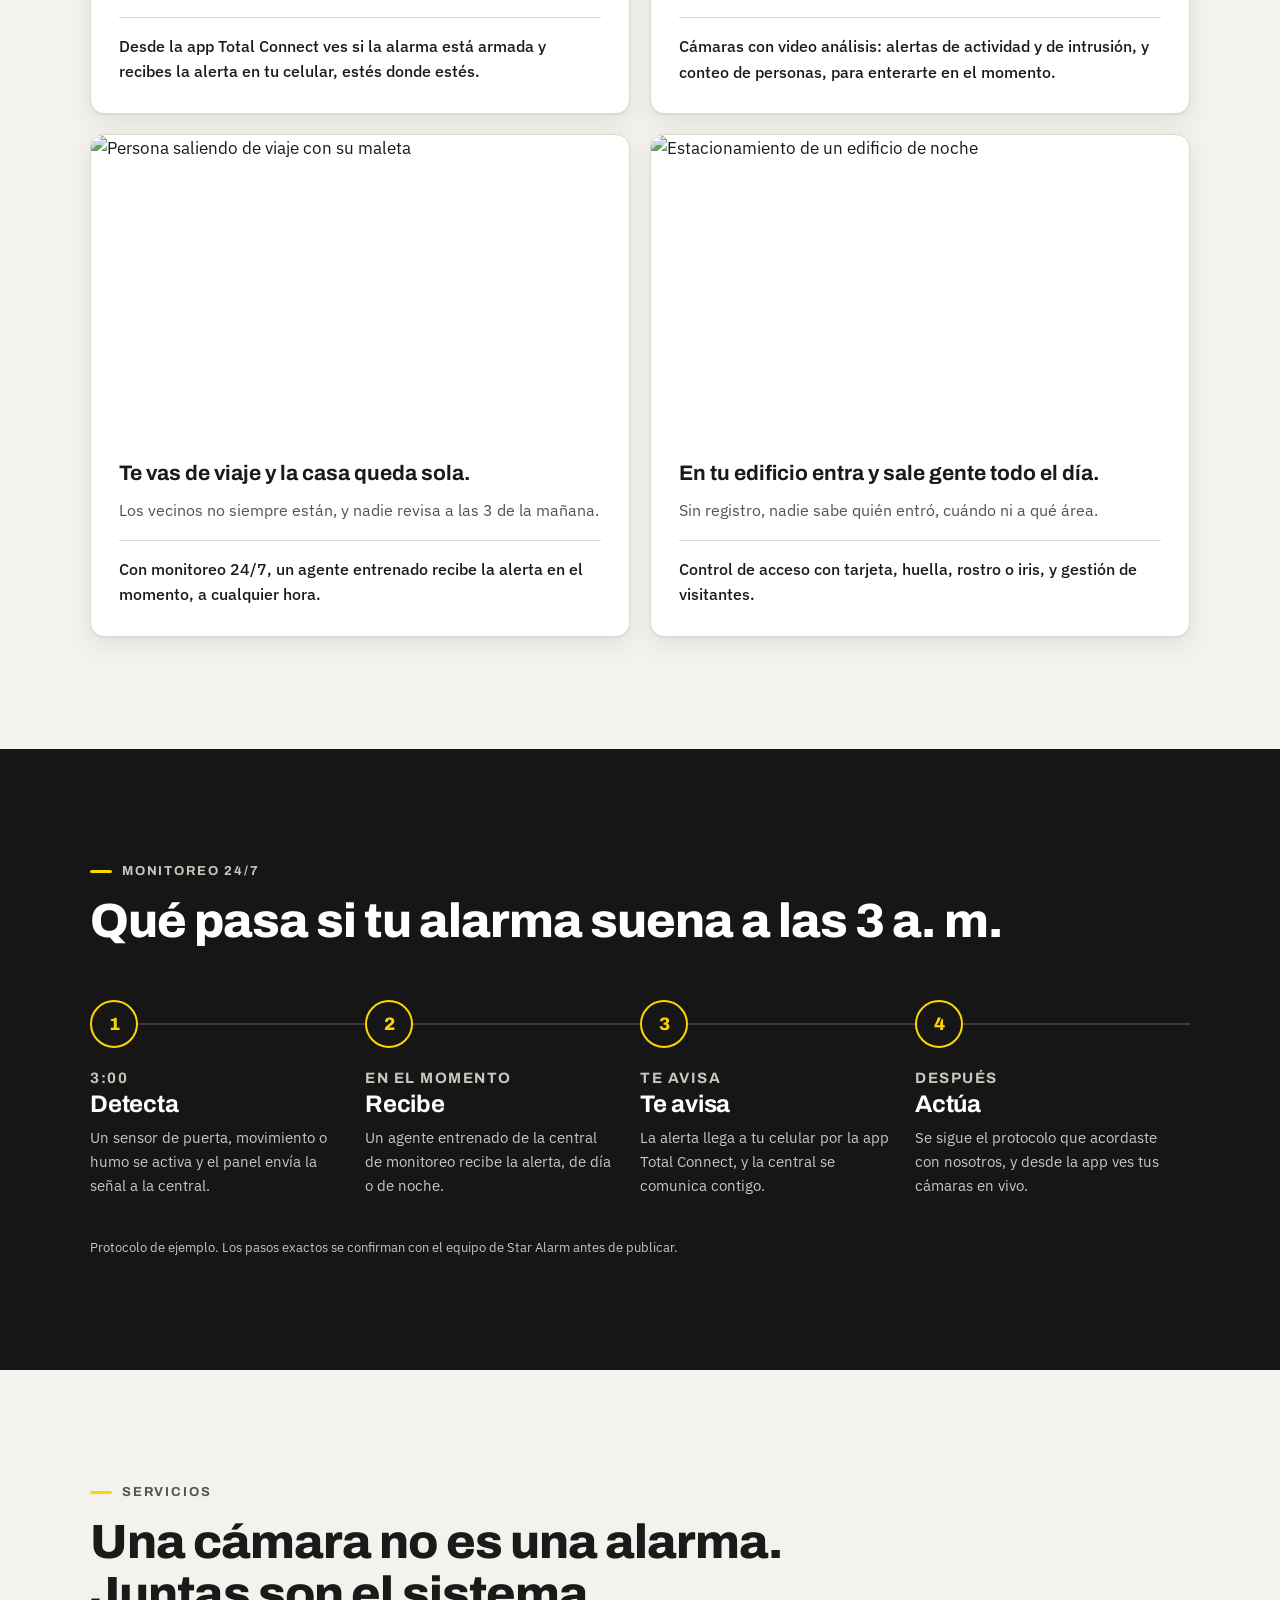
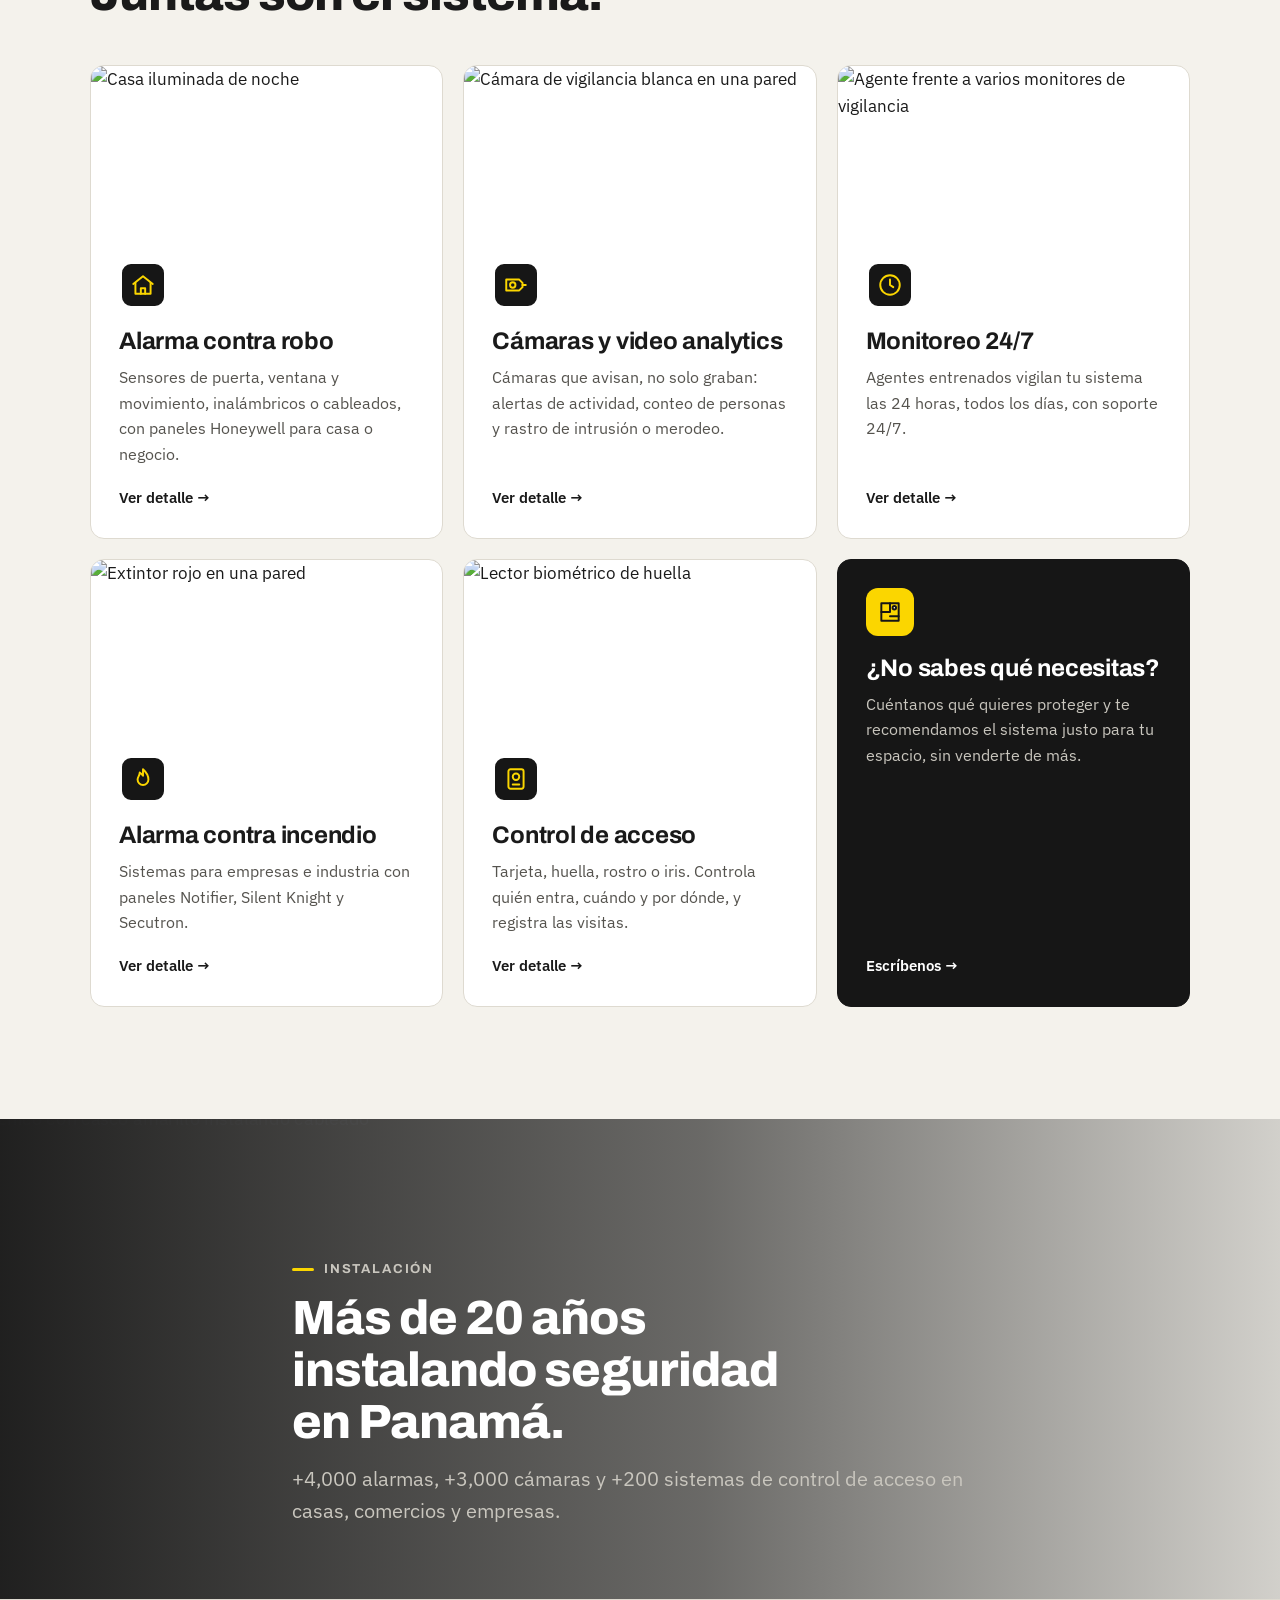
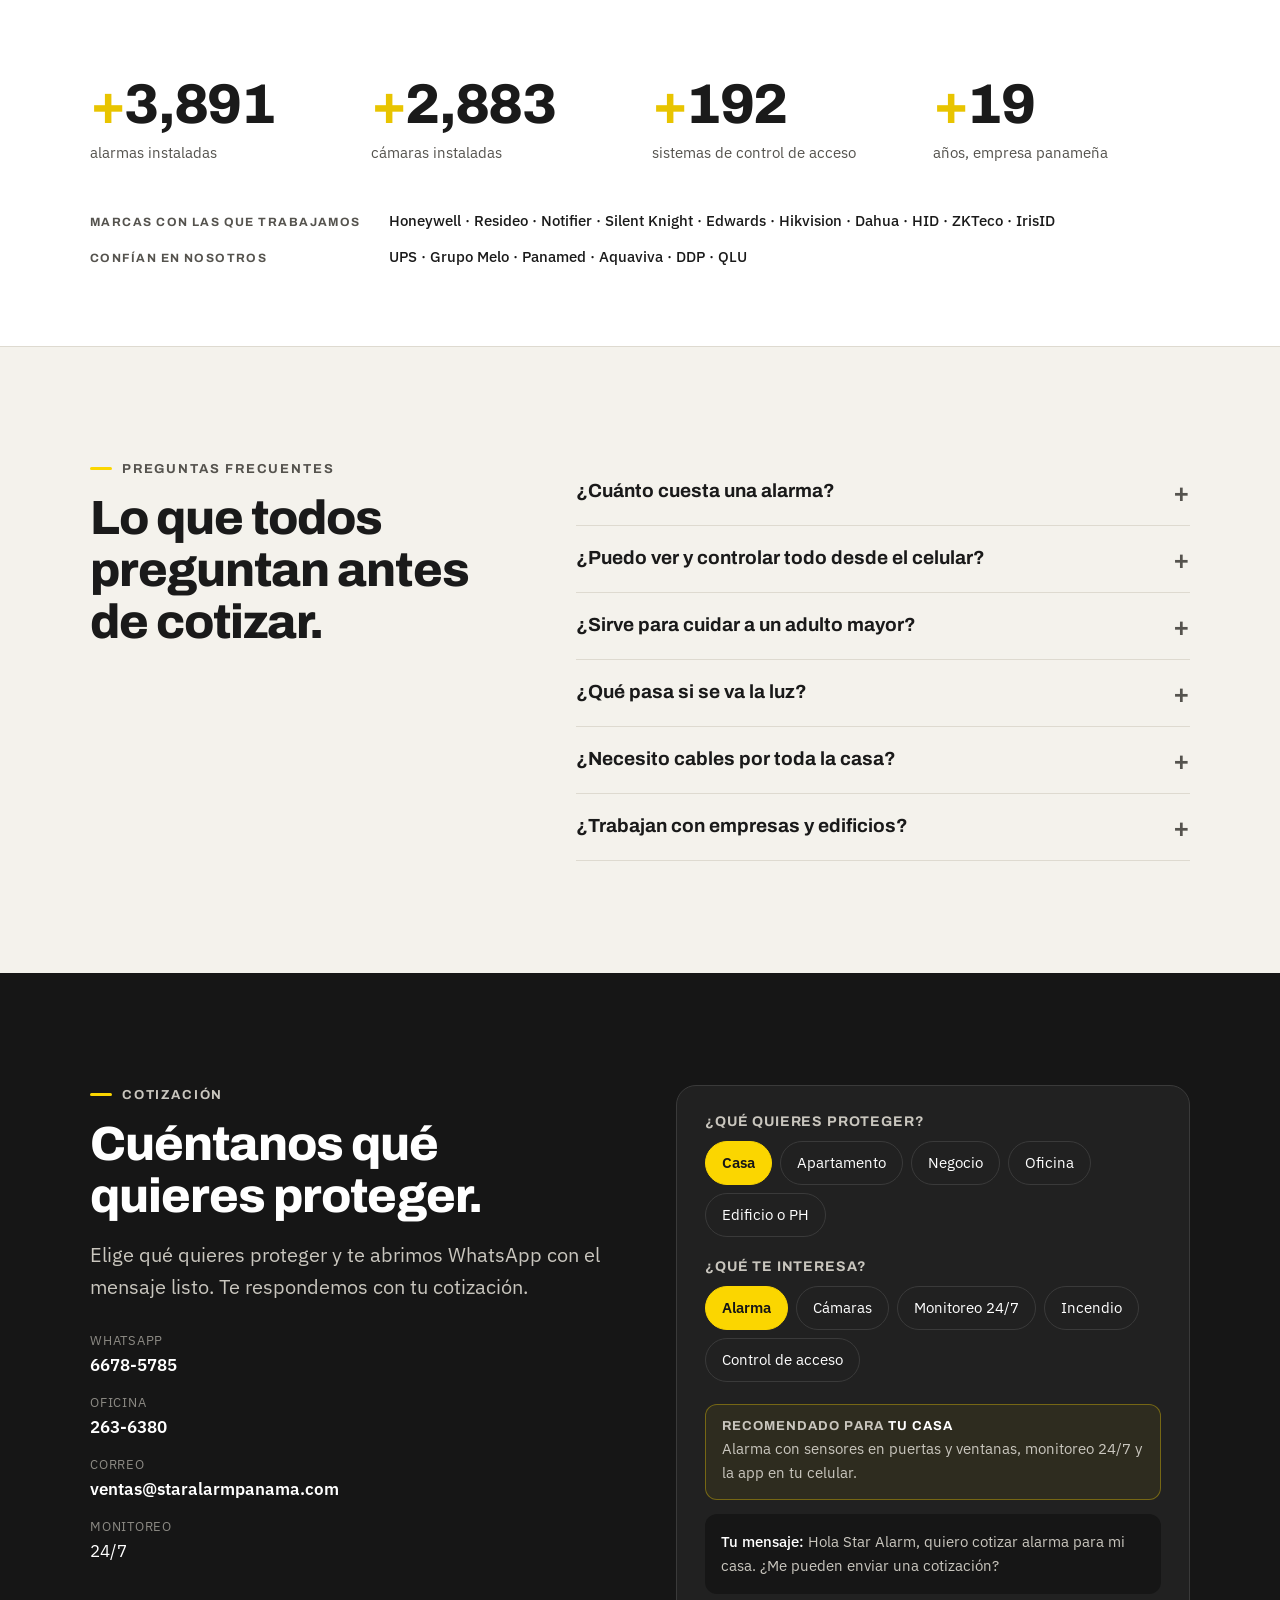
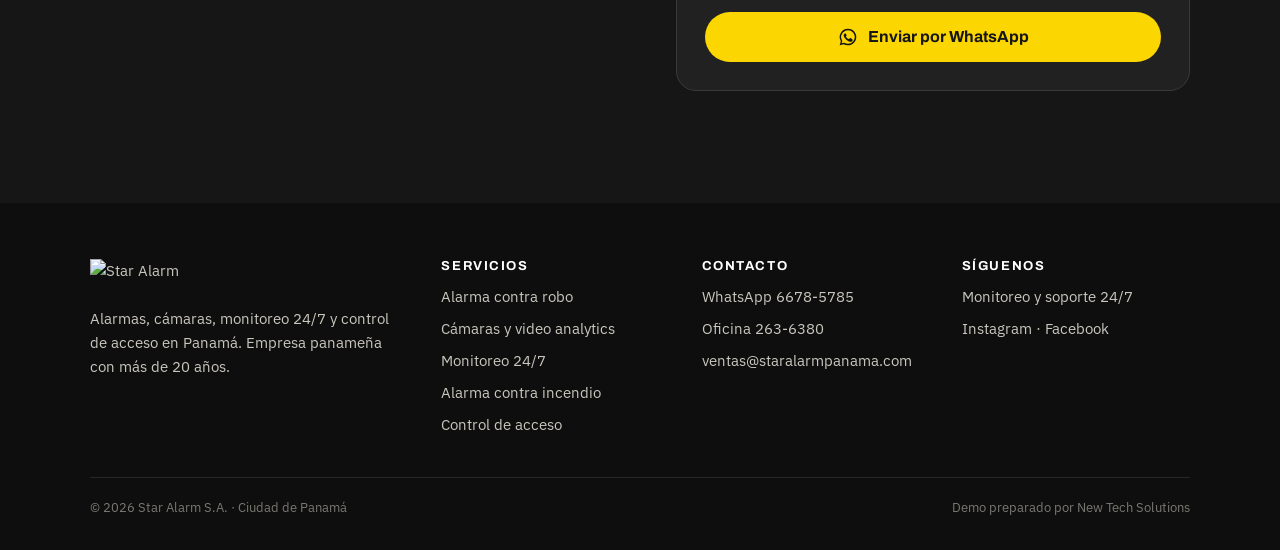
==== commit 05a69720: "Barra de navegación flotante en móvil con botón central de cotizar Co-Authored-By: Claude Opus 5.5 <" ====
--- a/index.html
+++ b/index.html
@@ -56,6 +56,14 @@
   </div>
 </header>
 
+<nav class="tabbar" aria-label="Navegación móvil">
+  <a href="/" aria-current="page"><svg viewBox="0 0 24 24" aria-hidden="true"><path d="M3 11 12 4l9 7"/><path d="M5 10v10h14V10"/></svg><span>Inicio</span></a>
+  <a href="/servicios" ><svg viewBox="0 0 24 24" aria-hidden="true"><rect x="4" y="4" width="7" height="7" rx="1.5"/><rect x="13" y="4" width="7" height="7" rx="1.5"/><rect x="4" y="13" width="7" height="7" rx="1.5"/><rect x="13" y="13" width="7" height="7" rx="1.5"/></svg><span>Servicios</span></a>
+  <a class="tabbar__cta" href="https://wa.me/50766785785?text=Hola%20Star%20Alarm%2C%20quiero%20cotizar%20un%20sistema%20de%20seguridad." data-wa aria-label="Cotizar por WhatsApp"><svg viewBox="0 0 24 24" aria-hidden="true" fill="currentColor"><path d="M12 2a10 10 0 0 0-8.6 15.1L2 22l5-1.3A10 10 0 1 0 12 2Zm0 18.2c-1.5 0-3-.4-4.3-1.2l-.3-.2-3 .8.8-2.9-.2-.3A8.2 8.2 0 1 1 12 20.2Zm4.5-6.1c-.2-.1-1.5-.7-1.7-.8-.2-.1-.4-.1-.6.1l-.8 1c-.1.2-.3.2-.5.1a6.7 6.7 0 0 1-3.3-2.9c-.2-.4.2-.4.7-1.3.1-.2 0-.3 0-.4l-.8-1.8c-.2-.5-.4-.4-.6-.4h-.5a1 1 0 0 0-.7.3 3 3 0 0 0-.9 2.2 5.2 5.2 0 0 0 1.1 2.8 11.9 11.9 0 0 0 4.6 4c1.7.7 2.3.8 3.2.7.5-.1 1.5-.6 1.7-1.2.2-.6.2-1.1.2-1.2-.1-.1-.3-.2-.5-.3Z"/></svg><span>Cotizar</span></a>
+  <a href="/contacto" ><svg viewBox="0 0 24 24" aria-hidden="true"><path d="M12 21s-7-6.2-7-11.5A7 7 0 0 1 19 9.5C19 14.8 12 21 12 21Z"/><circle cx="12" cy="9.5" r="2.5"/></svg><span>Contacto</span></a>
+  <a href="tel:+5072636380"><svg viewBox="0 0 24 24" aria-hidden="true"><path d="M5 4h4l2 5-2.5 1.5a11 11 0 0 0 5 5L15 13l5 2v4a2 2 0 0 1-2 2A16 16 0 0 1 3 6a2 2 0 0 1 2-2Z"/></svg><span>Llamar</span></a>
+</nav>
+
 <main>
 
 <!-- SECTION: hero -->
--- a/styles.css
+++ b/styles.css
@@ -337,3 +337,23 @@
 @media (prefers-reduced-motion:reduce){.titulo-anim span{animation:none;opacity:1;transform:none}.marq__pista{animation:none}.zona-alerta.is-alerta{animation:none}.notif{transition:none}}
 
 @media (max-width:760px){.notif{top:auto;bottom:118px;left:12px;right:12px;width:auto}.plano__tit{font-size:11px}}
+
+/* SECTION: tabbar movil */
+.tabbar{display:none}
+@media (max-width:760px){
+  body{padding-bottom:104px}
+  .tabbar{position:fixed;left:50%;bottom:calc(14px + env(safe-area-inset-bottom));transform:translateX(-50%);z-index:50;display:flex;align-items:flex-end;gap:2px;width:min(92vw,400px);padding:8px 8px;border-radius:26px;background:rgba(18,18,18,.94);backdrop-filter:blur(18px) saturate(1.4);-webkit-backdrop-filter:blur(18px) saturate(1.4);border:1px solid rgba(255,255,255,.08);box-shadow:0 18px 40px -10px rgba(0,0,0,.6),inset 0 1px 0 rgba(255,255,255,.06);animation:tabin .6s .3s cubic-bezier(.2,.8,.2,1) both}
+  .tabbar a{flex:1;display:flex;flex-direction:column;align-items:center;gap:4px;padding:6px 0 4px;border-radius:16px;color:#9C9A94;text-decoration:none;font:600 10.5px var(--f-texto);letter-spacing:.02em;transition:color .2s,background-color .2s}
+  .tabbar a svg{width:22px;height:22px;fill:none;stroke:currentColor;stroke-width:1.8;stroke-linecap:round;stroke-linejoin:round}
+  .tabbar a[aria-current]{color:var(--amarillo)}
+  .tabbar a[aria-current]::after{content:"";width:4px;height:4px;border-radius:50%;background:var(--amarillo);margin-top:-1px}
+  .tabbar a:active{background:rgba(255,255,255,.06)}
+  .tabbar .tabbar__cta{flex:1.15;margin-top:-26px;color:var(--carbon)}
+  .tabbar__cta svg{box-sizing:content-box;width:26px!important;height:26px!important;padding:15px;border-radius:50%;background:var(--amarillo);fill:currentColor!important;stroke:none!important;box-shadow:0 10px 24px -6px rgba(251,214,0,.65),0 0 0 6px rgba(18,18,18,.94);transition:transform .2s}
+  .tabbar__cta:active svg{transform:scale(.94)}
+  .tabbar__cta span{color:var(--amarillo)}
+  .nav__cta .btn{display:none}
+  .nav .wrap{justify-content:center}
+}
+@keyframes tabin{from{opacity:0;transform:translate(-50%,30px)}}
+@media (prefers-reduced-motion:reduce){.tabbar{animation:none}}
